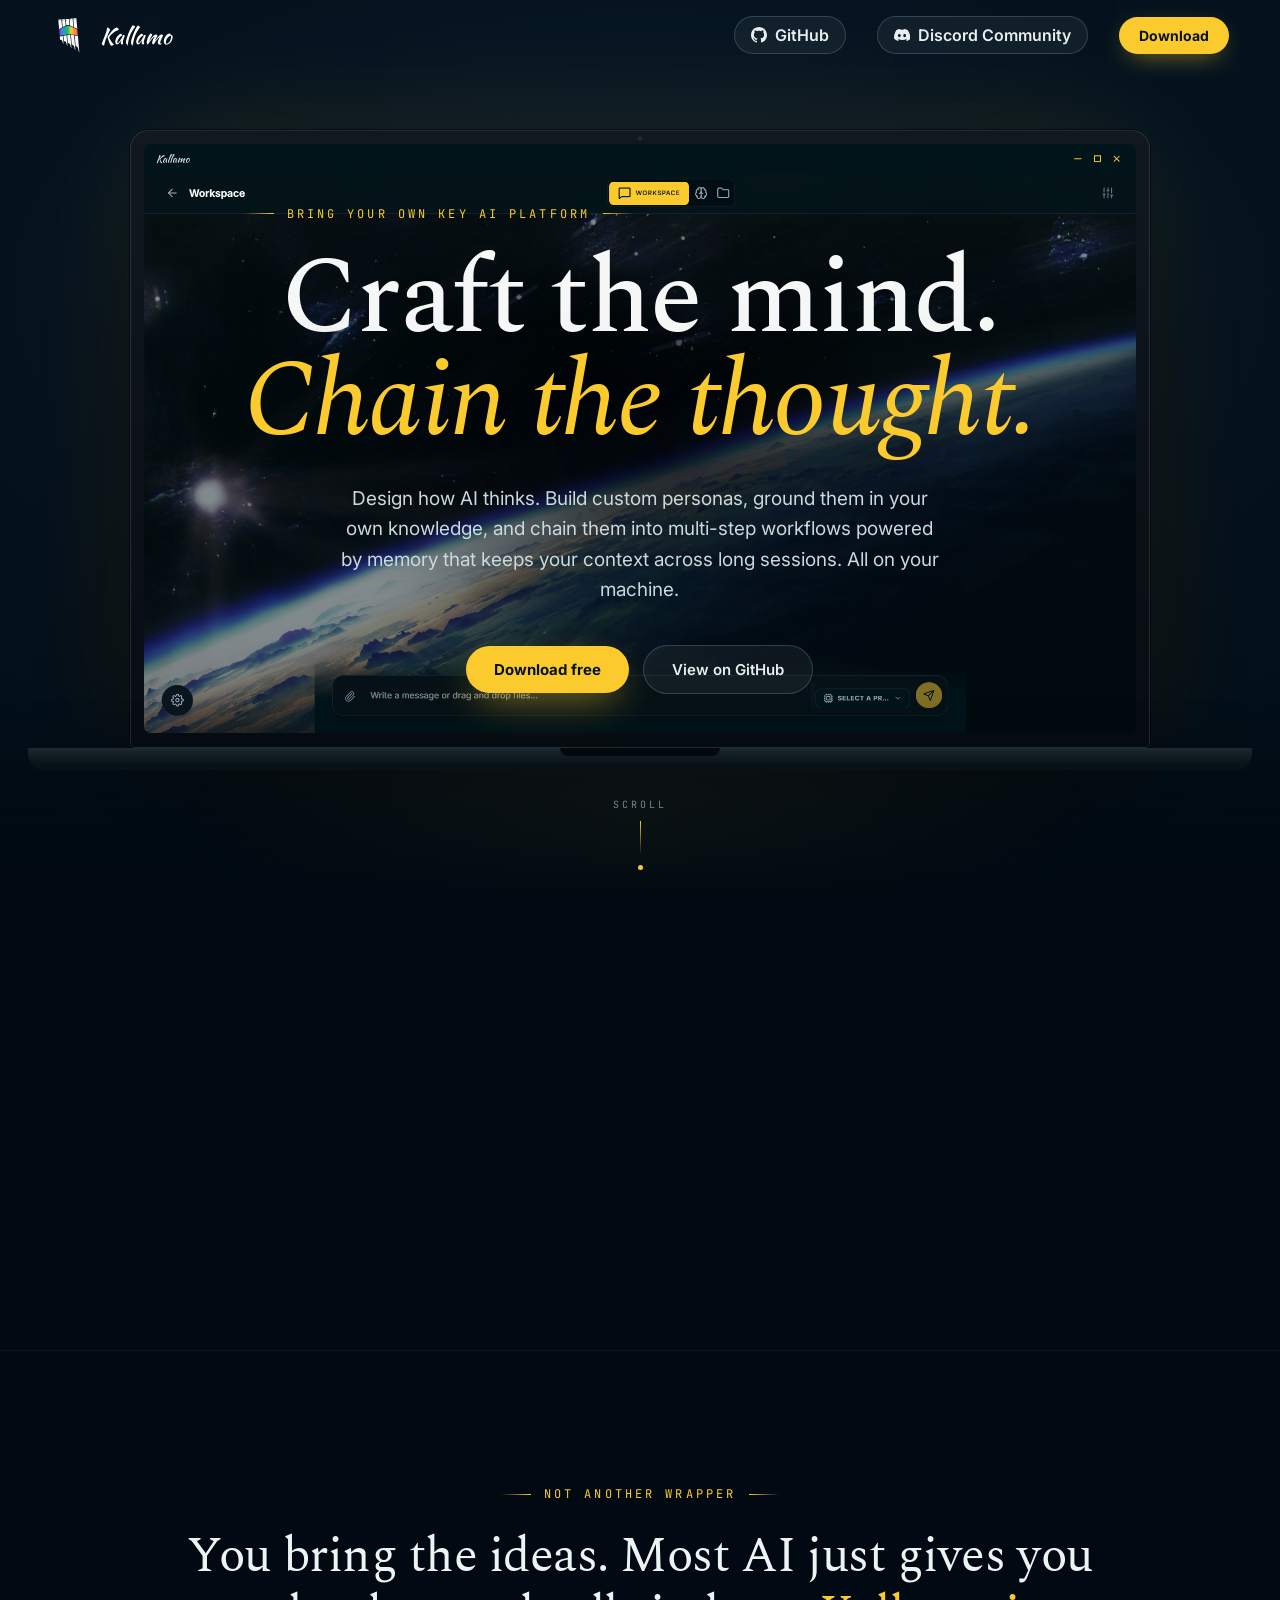
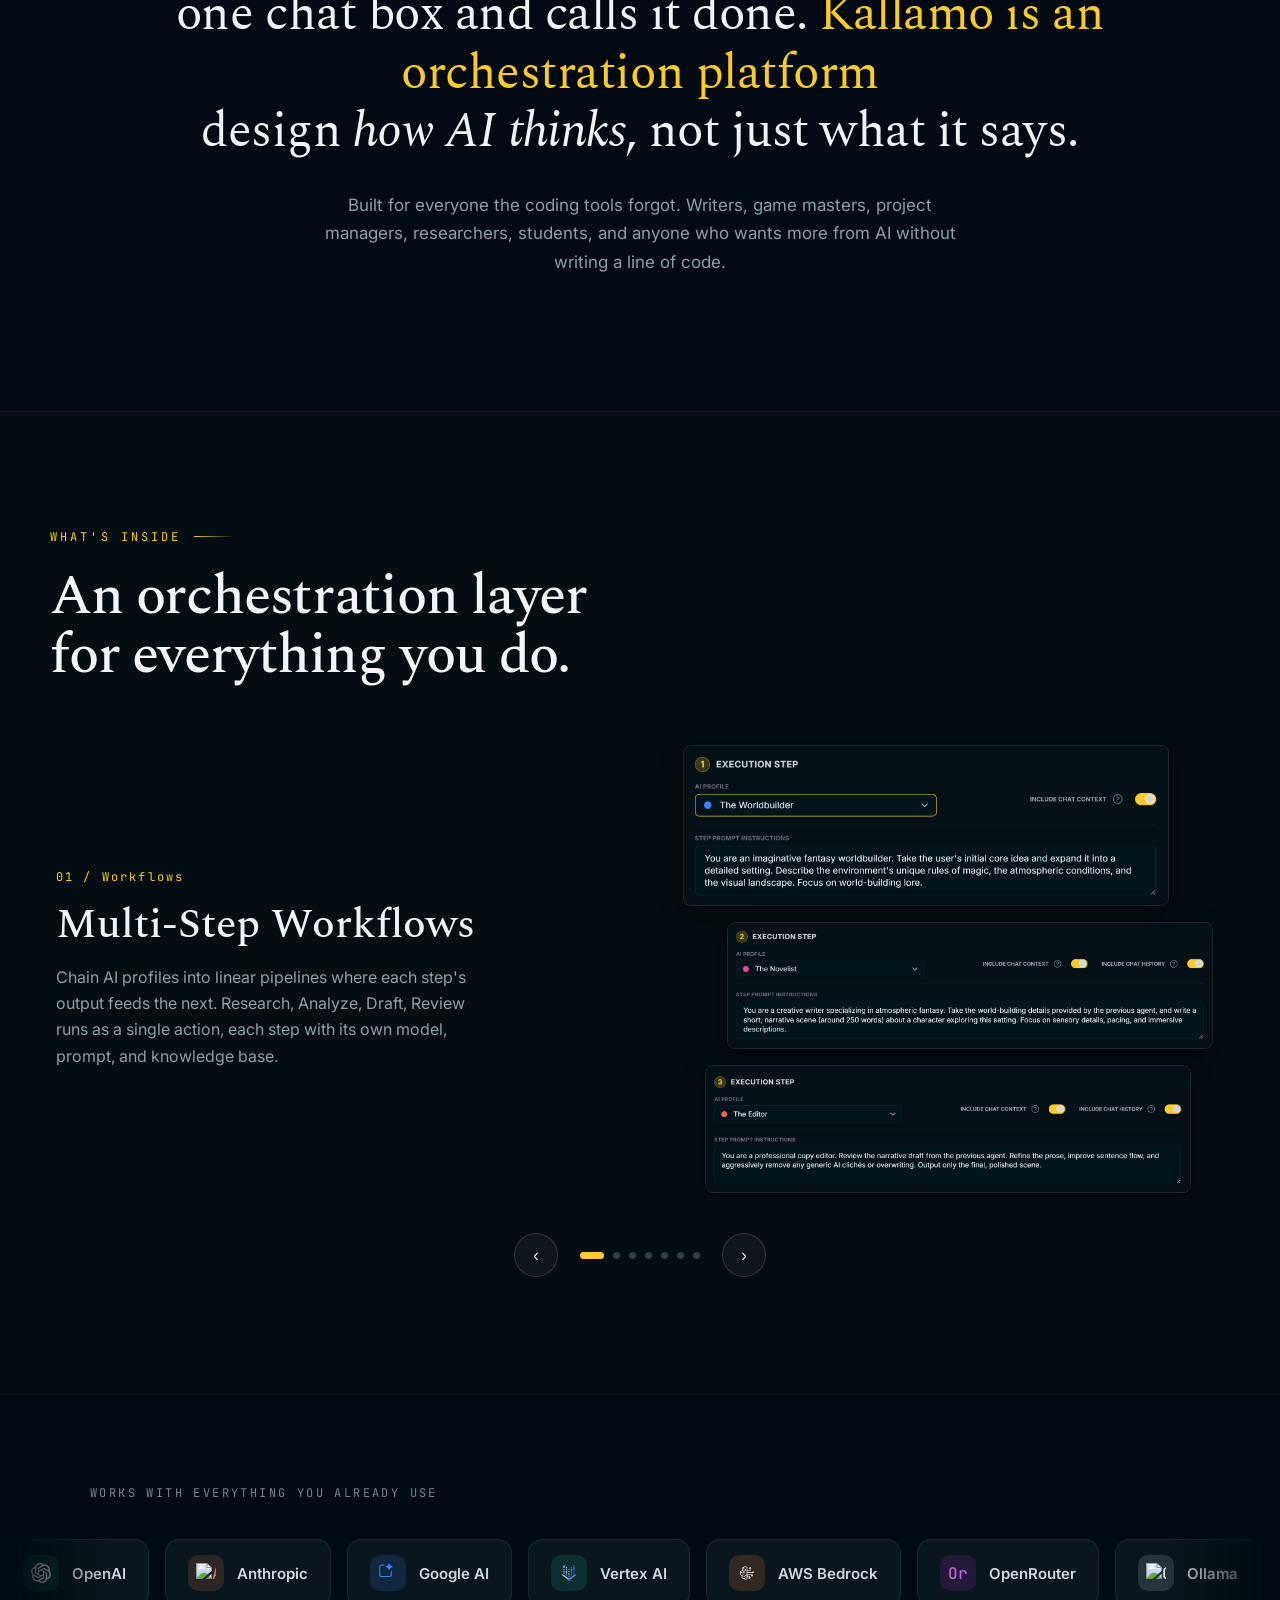
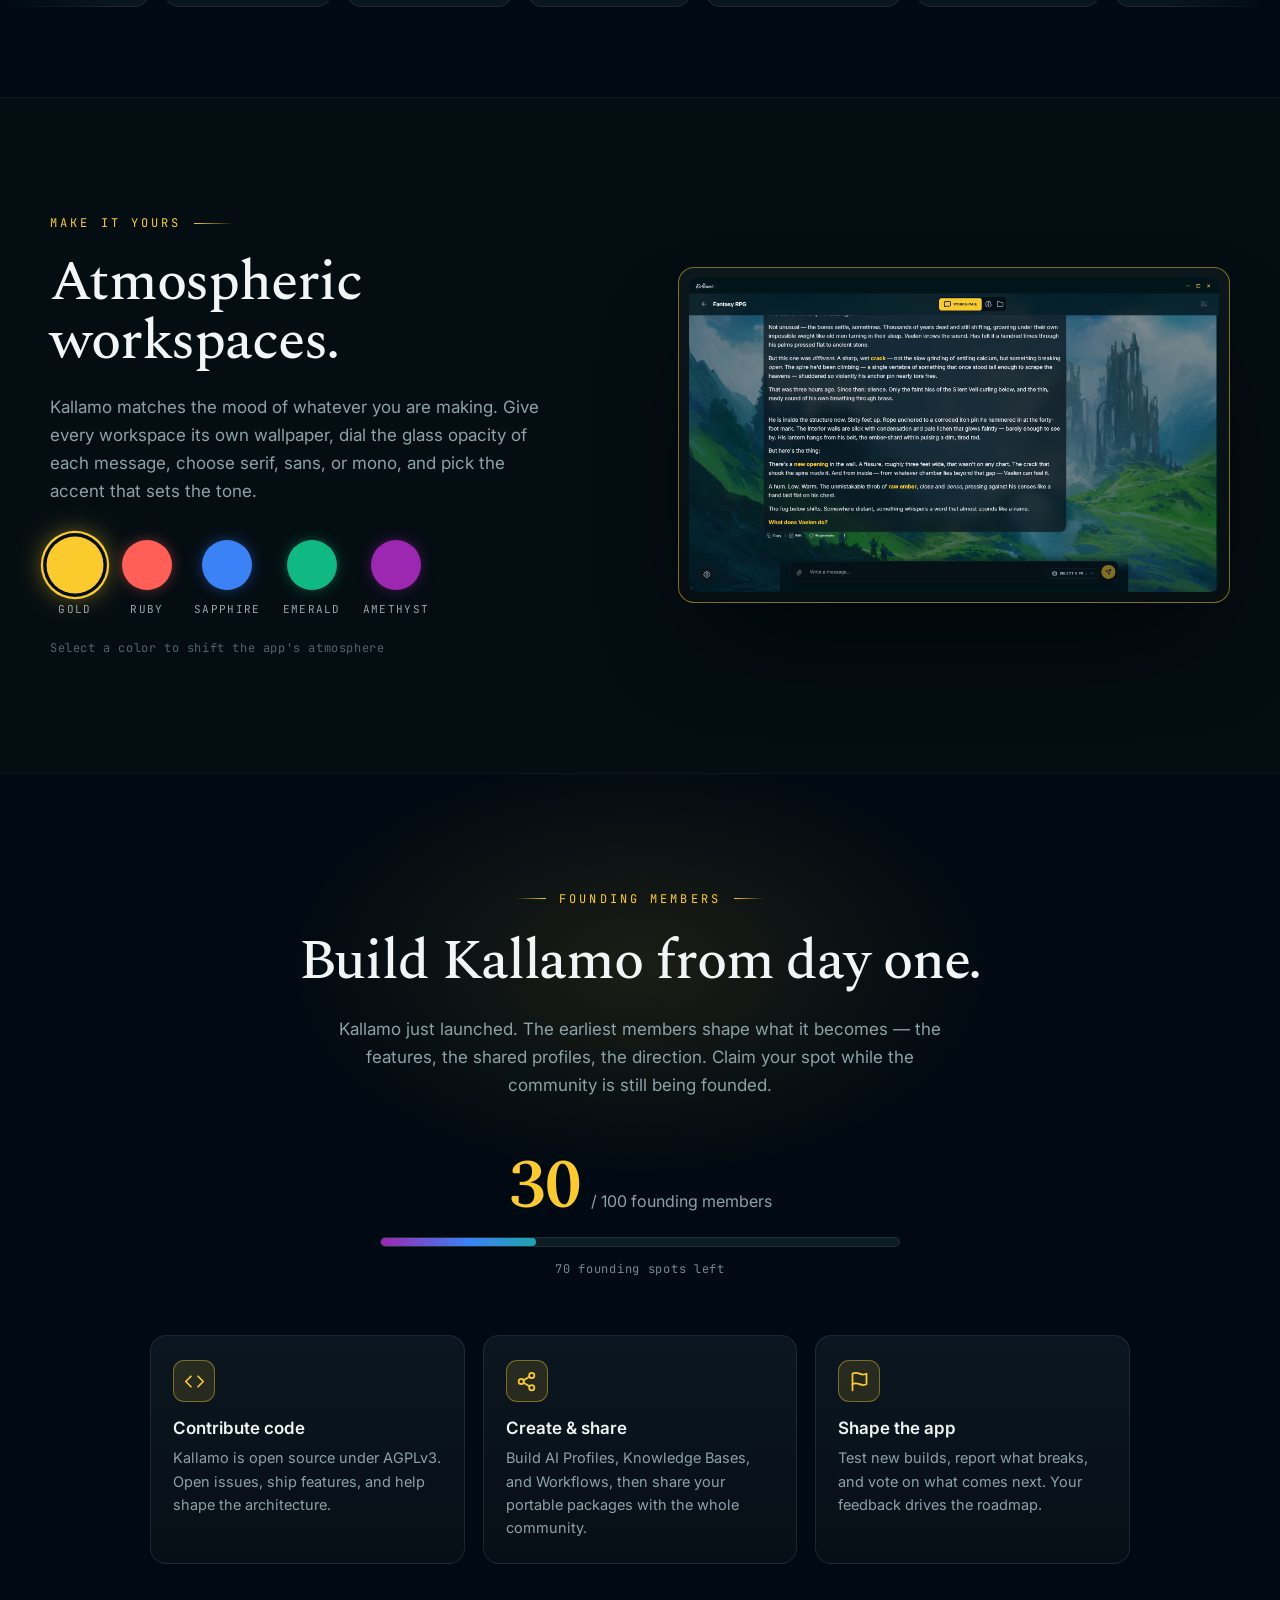
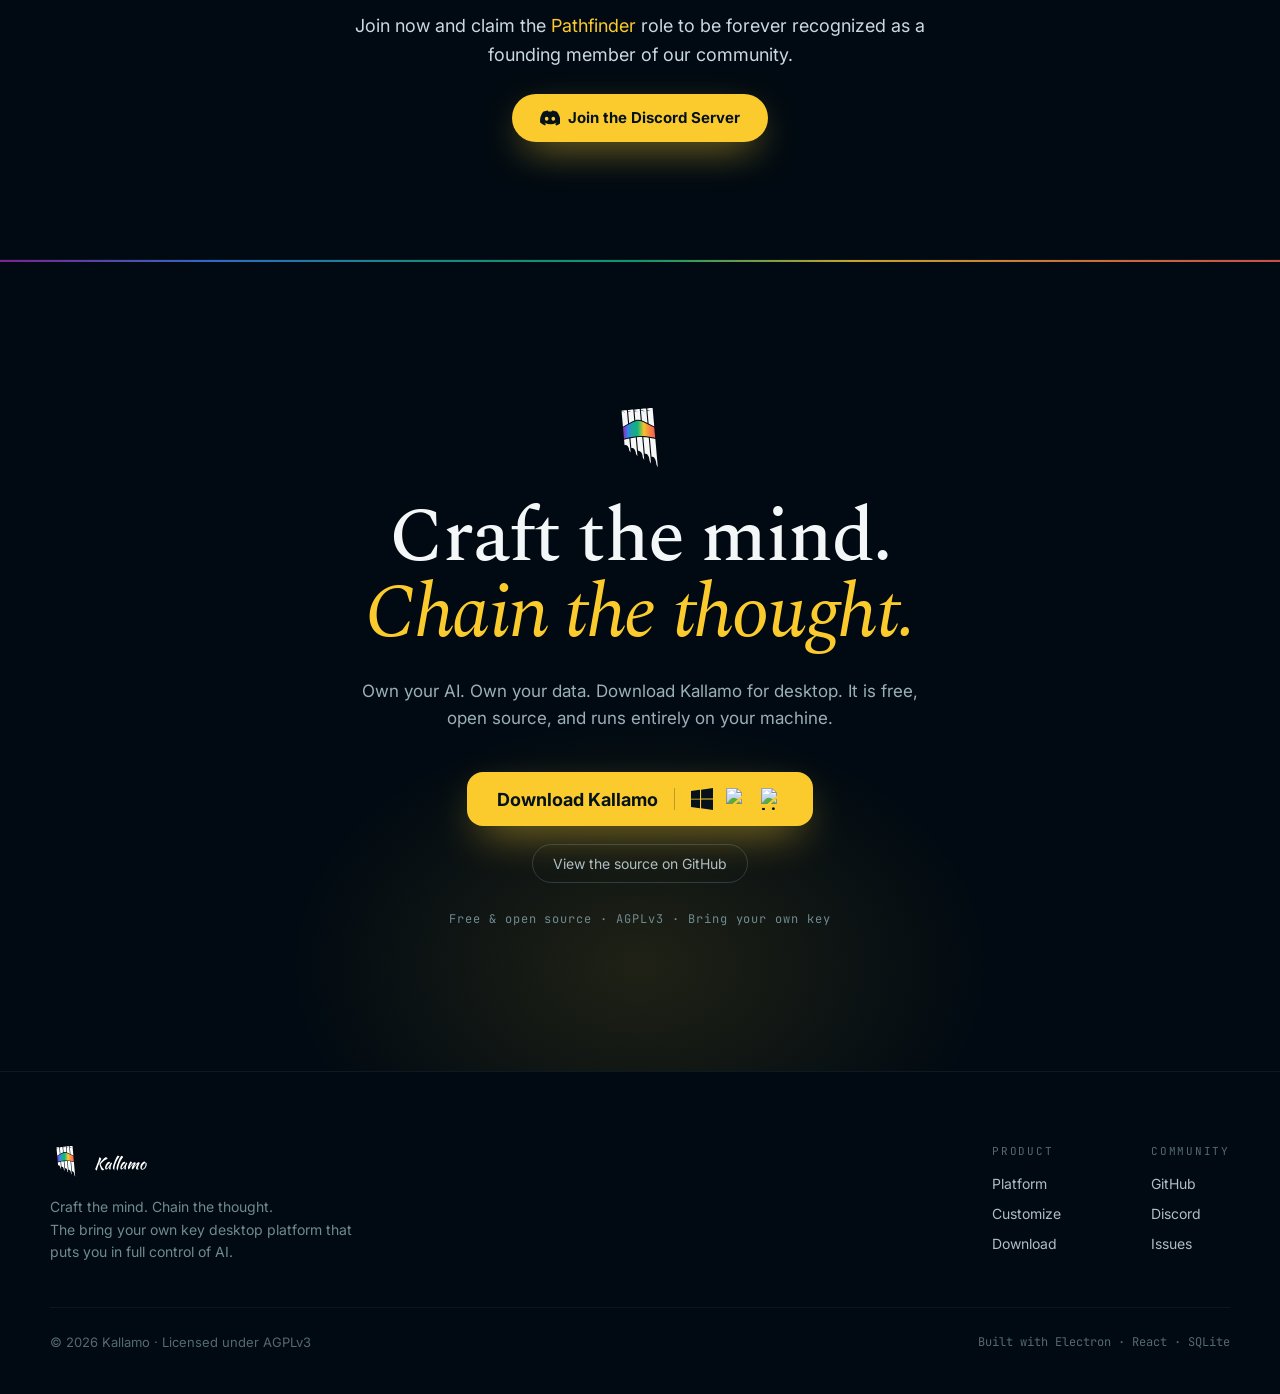
==== index.html @ 747aa19b "Initial commit of Kallamo landing page" ====
<!DOCTYPE html>
<html lang="en">

<head>
  <meta charset="utf-8">
  <meta name="viewport" content="width=device-width, initial-scale=1">
  <title>Kallamo — Orchestrate AI, don't just chat with it</title>
  <meta name="description"
    content="Kallamo is a bring-your-own-key desktop platform for orchestrating AI. Build custom personas, ground them in your own knowledge, and chain them into multi-step workflows that remember everything. Free, open source, runs on your machine.">
  <meta name="theme-color" content="#010a12">
  <link rel="icon" href="assets/logo.svg" type="image/svg+xml">

  <meta property="og:type" content="website">
  <meta property="og:url" content="https://kallamo.github.io/">
  <meta property="og:title" content="Kallamo — Orchestrate AI, don't just chat with it">
  <meta property="og:description"
    content="Build custom AI personas, feed them your own documents, chain them into multi-step workflows, and let them remember across sessions. Bring your own key — your data stays on your machine.">
  <meta property="og:image" content="https://kallamo.github.io/assets/kallamo-preview.png">

  <meta name="twitter:card" content="summary_large_image">
  <meta name="twitter:title" content="Kallamo — Orchestrate AI, don't just chat with it">
  <meta name="twitter:description"
    content="A bring-your-own-key desktop platform for orchestrating AI: personas, knowledge, and chained workflows that remember everything.">
  <meta name="twitter:image" content="https://kallamo.github.io/assets/kallamo-preview.png">

  <link rel="preconnect" href="https://fonts.googleapis.com">
  <link rel="preconnect" href="https://fonts.gstatic.com" crossorigin>
  <link
    href="https://fonts.googleapis.com/css2?family=Inter:wght@400;500;600;700&family=JetBrains+Mono:wght@400;500&family=Spectral:ital,wght@0,300;0,400;0,500;0,600;1,400;1,500&display=swap"
    rel="stylesheet">
  <link rel="stylesheet" href="style.css">
</head>

<body>

  <header class="site-header">
    <div class="site-header__bg" id="kl-headerbg" aria-hidden="true"></div>
    <a class="brand" href="#top">
      <img class="brand__mark" src="assets/logo.svg" alt="Kallamo logo">
      <img class="brand__type" src="assets/logotype.svg" alt="Kallamo">
    </a>
    <nav class="site-nav">
      <a class="btn-pill btn-pill--ghost" href="https://github.com/Kallamo/Kallamo" target="_blank" rel="noopener">
        <svg xmlns="http://www.w3.org/2000/svg" viewBox="0 0 24 24" width="16" height="16" fill="currentColor">
          <path
            d="M12 0c-6.626 0-12 5.373-12 12 0 5.302 3.438 9.8 8.207 11.387.599.111.793-.261.793-.577v-2.234c-3.338.726-4.033-1.416-4.033-1.416-.546-1.387-1.333-1.756-1.333-1.756-1.089-.745.083-.729.083-.729 1.205.084 1.839 1.237 1.839 1.237 1.07 1.834 2.807 1.304 3.492.997.107-.775.418-1.305.762-1.604-2.665-.305-5.467-1.334-5.467-5.931 0-1.311.469-2.381 1.236-3.221-.124-.303-.535-1.524.117-3.176 0 0 1.008-.322 3.301 1.23.957-.266 1.983-.399 3.003-.404 1.02.005 2.047.138 3.006.404 2.291-1.552 3.297-1.23 3.297-1.23.653 1.653.242 2.874.118 3.176.77.84 1.235 1.911 1.235 3.221 0 4.609-2.807 5.624-5.479 5.921.43.372.823 1.102.823 2.222v3.293c0 .319.192.694.801.576 4.765-1.589 8.199-6.086 8.199-11.386 0-6.627-5.373-12-12-12z" />
        </svg>
        GitHub
      </a>
      <a class="btn-pill btn-pill--ghost" href="https://discord.com/invite/CE4C9JRS9H" target="_blank" rel="noopener">
        <svg xmlns="http://www.w3.org/2000/svg" viewBox="0 0 127.14 96.36" width="16" height="16" fill="currentColor">
          <path
            d="M107.7,8.07A105.15,105.15,0,0,0,77.26,0a77.19,77.19,0,0,0-3.3,6.83A96.67,96.67,0,0,0,53.22,6.83,77.19,77.19,0,0,0,49.88,0,105.15,105.15,0,0,0,19.44,8.07C3.66,31.58-1.86,54.65,1,77.53A105.73,105.73,0,0,0,32,96.36a77.7,77.7,0,0,0,6.63-10.85,68.43,68.43,0,0,1-10.5-5c1.1-.8,2.17-1.64,3.2-2.5a75.6,75.6,0,0,0,71.7,0c1,1,2.1,1.7,3.2,2.5a68.43,68.43,0,0,1-10.5,5,77.7,77.7,0,0,0,6.63,10.85,105.73,105.73,0,0,0,31-18.83C129.07,50.12,122.9,27.28,107.7,8.07ZM42.45,65.69C36.18,65.69,31,60,31,53S36.18,40.36,42.45,40.36,53.83,46,53.83,53,48.72,65.69,42.45,65.69Zm42.24,0C78.41,65.69,73.24,60,73.24,53S78.41,40.36,84.69,40.36,96.07,46,96.07,53,91,65.69,84.69,65.69Z" />
        </svg>
        Discord Community
      </a>
      <a class="btn-pill btn-pill--gold" href="download.html">Download</a>
    </nav>
  </header>

  <section class="hero" id="top" data-screen-label="Hero">
    <div class="hero__stage">
      <div class="hero__glow" id="kl-glow" aria-hidden="true"></div>
      <span class="hero__twinkle hero__twinkle--a" aria-hidden="true"></span>
      <span class="hero__twinkle hero__twinkle--b" aria-hidden="true"></span>
      <span class="hero__twinkle hero__twinkle--c" aria-hidden="true"></span>

      <div class="hero__mockwrap">
        <div class="hero__mock" id="kl-mock">
          <div class="device">
            <div class="device__screen">
              <span class="device__cam"></span>
              <img src="assets/ws-space.png" alt="Kallamo workspace">
            </div>
            <div class="device__base"><span class="device__notch"></span></div>
          </div>
        </div>
      </div>

      <div class="hero__text" id="kl-text">
        <div class="hero__textinner">
          <div class="hero__veil" aria-hidden="true"></div>
          <div class="hero__content">
            <div class="eyebrow">
              <span class="eyebrow__line eyebrow__line--l"></span>
              <span class="eyebrow__label">Bring your own key AI platform</span>
              <span class="eyebrow__line eyebrow__line--r"></span>
            </div>
            <h1 class="hero__title">Craft the mind.<br><span class="accent-italic">Chain the thought.</span></h1>
            <p class="hero__lede">Design how AI thinks. Build custom personas, ground them in your own knowledge, and
              chain them into multi-step workflows powered by memory that keeps your context across long sessions. All
              on your machine.</p>
            <div class="hero__actions">
              <a class="btn-pill btn-pill--gold btn-pill--lg" href="https://github.com/Kallamo/Kallamo/releases/latest"
                target="_blank" rel="noopener">Download free</a>
              <a class="btn-pill btn-pill--ghost btn-pill--lg" href="https://github.com/Kallamo/Kallamo" target="_blank"
                rel="noopener">View on GitHub</a>
            </div>
          </div>
        </div>
      </div>

      <div class="hero__fade" aria-hidden="true"></div>
      <div class="hero__cue" id="kl-cue">
        <span class="hero__cue-label">Scroll</span>
        <span class="hero__cue-line"></span>
        <span class="hero__cue-dot"></span>
      </div>
    </div>
  </section>

  <section class="statement">
    <div class="statement__inner" data-reveal>
      <div class="eyebrow eyebrow--center">
        <span class="eyebrow__line eyebrow__line--l"></span>
        <span class="eyebrow__label">Not another wrapper</span>
        <span class="eyebrow__line eyebrow__line--r"></span>
      </div>
      <h2 class="statement__head">You bring the ideas. Most AI just gives you one chat box and calls it done. <span
          class="accent">Kallamo is an orchestration platform</span> <br> design <em>how AI thinks</em>, not just what
        it
        says.</h2>
      <p class="statement__sub">Built for everyone the coding tools forgot. Writers, game masters, project managers,
        researchers, students, and anyone who wants more from AI without writing a line of code.</p>
    </div>
  </section>

  <section class="features" id="features" data-screen-label="Platform">
    <div class="features__inner">
      <div class="features__head" data-reveal>
        <div class="kicker">
          <span class="kicker__label">What's inside</span>
          <span class="kicker__line"></span>
        </div>
        <h2 class="section-title">An orchestration layer<br>for everything you do.</h2>
      </div>

      <div class="carousel" id="cs-root" data-reveal>
        <div class="carousel__viewport" id="cs-viewport">
          <div class="carousel__track" id="cs-track">

            <div class="slide">
              <div class="slide__copy">
                <div class="slide__index">01 / Workflows</div>
                <h3 class="slide__title">Multi-Step Workflows</h3>
                <p class="slide__text">Chain AI profiles into linear pipelines where each step's output feeds the next.
                  Research, Analyze, Draft, Review runs as a single action, each step with its own model, prompt, and
                  knowledge base.</p>
              </div>
              <div class="panel panel--workflow-steps">
                <img class="wf-step wf-step--1" src="assets/WorkflowStep1.png" alt="Workflow Step 1">
                <img class="wf-step wf-step--2" src="assets/WorkflowStep2.png" alt="Workflow Step 2">
                <img class="wf-step wf-step--3" src="assets/WorkflowStep3.png" alt="Workflow Step 3">
              </div>
            </div>

            <div class="slide">
              <div class="slide__copy">
                <div class="slide__index">02 / Retrieval</div>
                <h3 class="slide__title">Hybrid RAG Engine</h3>
                <p class="slide__text">Ground every answer in your own documents. Dense vector search fused with keyword
                  BM25 through Reciprocal Rank Fusion, all stored locally in SQLite.</p>
              </div>
              <div class="panel panel--rag">
                <div class="rag__rows">
                  <div class="rag__row rag__row--blue"><span class="rag__name">Vector search</span><span
                      class="rag__tag">cosine</span></div>
                  <div class="rag__row rag__row--teal"><span class="rag__name">Keyword BM25</span><span
                      class="rag__tag">FTS5</span></div>
                </div>
                <div class="rag__fuse"><span class="rag__rule"></span>Reciprocal Rank Fusion<span
                    class="rag__rule"></span></div>
                <div class="rag__out"><span class="rag__chip">Ranked context &#8594; answer</span></div>
              </div>
            </div>

            <div class="slide">
              <div class="slide__copy">
                <div class="slide__index">03 / Agent</div>
                <h3 class="slide__title">Agentic RAG Mode</h3>
                <p class="slide__text">For deeper research, an autonomous Thought to Action loop decides which knowledge
                  bases to search and which files to read in full, then writes a research brief before answering.</p>
              </div>
              <div class="panel panel--agent">
                <div class="agent__line"><span class="agent__kind agent__kind--gold">THOUGHT</span><span
                    class="agent__say">Which sources answer this?</span></div>
                <div class="agent__tools">
                  <span class="agent__tool">Search KB</span>
                  <span class="agent__tool">Read file</span>
                  <span class="agent__tool">Recall memory</span>
                </div>
                <div class="agent__line"><span class="agent__kind agent__kind--teal">ACTION</span><span
                    class="agent__say">Synthesize research brief</span></div>
                <div class="agent__loop">&#8635; loops up to 2 turns, then answers</div>
              </div>
            </div>

            <div class="slide">
              <div class="slide__copy">
                <div class="slide__index">04 / Memory</div>
                <h3 class="slide__title">Smart Chat Memory</h3>
                <p class="slide__text">When a conversation grows past your token threshold, older messages auto archive
                  into vectorized memory blocks that stay searchable forever. Recall details from thousands of messages
                  ago.</p>
              </div>
              <div class="panel panel--memory-screenshot">
                <img class="memory-screenshot" src="assets/Summarization.png"
                  alt="Smart Chat Memory summarization screenshot">
              </div>
            </div>

            <div class="slide">
              <div class="slide__copy">
                <div class="slide__index">05 / Knowledge</div>
                <h3 class="slide__title">Knowledge Base Manager</h3>
                <p class="slide__text">Build and organize knowledge bases visually. Drop in PDFs, DOCX, and text, watch
                  them chunk and vectorize, then attach any base to any profile in a click.</p>
              </div>
              <div class="panel panel--kb-manager">
                <img class="kb-manager-screenshot" src="assets/KBManager.png" alt="Knowledge Base Manager screenshot">
              </div>
            </div>

            <div class="slide">
              <div class="slide__copy">
                <div class="slide__index">06 / Portability</div>
                <h3 class="slide__title">Portable Profiles</h3>
                <p class="slide__text">Export any persona, workflow, or knowledge base as a shareable package. Hand your
                  RPG narrator or project planner to anyone, complete with prompts, files, and config.</p>
              </div>
              <div class="panel--portable">
                <img class="portable-screenshot" src="assets/ExportProfile.png"
                  alt="Portable profiles export screenshot">
                <div class="portable-tags-box">
                  <div class="pkg__exts">
                    <span class="pkg__ext">.klp for profiles</span>
                    <span class="pkg__ext">.klw for workflows</span>
                    <span class="pkg__ext">.klkb for knowledge bases</span>
                  </div>
                </div>
              </div>
            </div>

            <div class="slide">
              <div class="slide__copy">
                <div class="slide__index">07 / Providers</div>
                <h3 class="slide__title">Bring Your Own Key</h3>
                <p class="slide__text">Connect OpenAI, Anthropic, Google, Bedrock, OpenRouter, or any local model. Keys
                  are encrypted at rest. Use the cheapest model to brainstorm and the strongest for final output, all in
                  one workflow.</p>
              </div>
              <div class="panel panel--keys">
                <div class="key__row"><span class="key__name">OpenAI</span><span
                    class="key__val">sk-&bull;&bull;&bull;&bull;&bull;&bull;2f</span><span class="key__dot"></span>
                </div>
                <div class="key__row"><span class="key__name">Anthropic</span><span
                    class="key__val">sk-ant-&bull;&bull;&bull;&bull;9c</span><span class="key__dot"></span></div>
                <div class="key__row"><span class="key__name">Local · Ollama</span><span
                    class="key__val">localhost:11434</span><span class="key__dot"></span></div>
                <div class="key__note">encrypted at rest · safeStorage</div>
              </div>
            </div>

          </div>
        </div>

        <div class="carousel__controls">
          <button class="carousel__arrow" id="cs-prev" aria-label="Previous">&#8249;</button>
          <div class="carousel__dots">
            <button class="carousel__dot is-active" id="cs-dot-0" data-idx="0" aria-label="Slide 1"></button>
            <button class="carousel__dot" id="cs-dot-1" data-idx="1" aria-label="Slide 2"></button>
            <button class="carousel__dot" id="cs-dot-2" data-idx="2" aria-label="Slide 3"></button>
            <button class="carousel__dot" id="cs-dot-3" data-idx="3" aria-label="Slide 4"></button>
            <button class="carousel__dot" id="cs-dot-4" data-idx="4" aria-label="Slide 5"></button>
            <button class="carousel__dot" id="cs-dot-5" data-idx="5" aria-label="Slide 6"></button>
            <button class="carousel__dot" id="cs-dot-6" data-idx="6" aria-label="Slide 7"></button>
          </div>
          <button class="carousel__arrow" id="cs-next" aria-label="Next">&#8250;</button>
        </div>
      </div>
    </div>
  </section>

  <section class="marquee-section">
    <div class="marquee-section__head" data-reveal>
      <p class="marquee-section__label">Works with everything you already use</p>
    </div>
    <div class="marquee">
      <div class="marquee__row" id="kl-marquee-row">
        <div class="prov"><span class="prov__logo prov__logo--oa"><svg xmlns="http://www.w3.org/2000/svg" width="256"
              height="260" preserveAspectRatio="xMidYMid" viewBox="0 0 256 260">
              <path fill="#ffffff"
                d="M239.184 106.203a64.716 64.716 0 0 0-5.576-53.103C219.452 28.459 191 15.784 163.213 21.74A65.586 65.586 0 0 0 52.096 45.22a64.716 64.716 0 0 0-43.23 31.36c-14.31 24.602-11.061 55.634 8.033 76.74a64.665 64.665 0 0 0 5.525 53.102c14.174 24.65 42.644 37.324 70.446 31.36a64.72 64.72 0 0 0 48.754 21.744c28.481.025 53.714-18.361 62.414-45.481a64.767 64.767 0 0 0 43.229-31.36c14.137-24.558 10.875-55.423-8.083-76.483Zm-97.56 136.338a48.397 48.397 0 0 1-31.105-11.255l1.535-.87 51.67-29.825a8.595 8.595 0 0 0 4.247-7.367v-72.85l21.845 12.636c.218.111.37.32.409.563v60.367c-.056 26.818-21.783 48.545-48.601 48.601Zm-104.466-44.61a48.345 48.345 0 0 1-5.781-32.589l1.534.921 51.722 29.826a8.339 8.339 0 0 0 8.441 0l63.181-36.425v25.221a.87.87 0 0 1-.358.665l-52.335 30.184c-23.257 13.398-52.97 5.431-66.404-17.803ZM23.549 85.38a48.499 48.499 0 0 1 25.58-21.333v61.39a8.288 8.288 0 0 0 4.195 7.316l62.874 36.272-21.845 12.636a.819.819 0 0 1-.767 0L41.353 151.53c-23.211-13.454-31.171-43.144-17.804-66.405v.256Zm179.466 41.695-63.08-36.63L161.73 77.86a.819.819 0 0 1 .768 0l52.233 30.184a48.6 48.6 0 0 1-7.316 87.635v-61.391a8.544 8.544 0 0 0-4.4-7.213Zm21.742-32.69-1.535-.922-51.619-30.081a8.39 8.39 0 0 0-8.492 0L99.98 99.808V74.587a.716.716 0 0 1 .307-.665l52.233-30.133a48.652 48.652 0 0 1 72.236 50.391v.205ZM88.061 139.097l-21.845-12.585a.87.87 0 0 1-.41-.614V65.685a48.652 48.652 0 0 1 79.757-37.346l-1.535.87-51.67 29.825a8.595 8.595 0 0 0-4.246 7.367l-.051 72.697Zm11.868-25.58 28.138-16.217 28.188 16.218v32.434l-28.086 16.218-28.188-16.218-.052-32.434Z" />
            </svg></span><span class="prov__name">OpenAI</span>
        </div>
        <div class="prov"><span class="prov__logo prov__logo--an"><img class="prov__ico"
              src="https://cdn.simpleicons.org/anthropic/d97757" alt="An"></span><span
            class="prov__name">Anthropic</span></div>
        <div class="prov"><span class="prov__logo prov__logo--go"><svg xmlns="http://www.w3.org/2000/svg"
              viewBox="0 0 32 32" fill="currentColor" fill-rule="evenodd">
              <title>AI Studio (Google)</title>
              <path
                d="M9.921 4.196H6.328A2.705 2.705 0 003.623 6.9v11.362a2.705 2.705 0 002.705 2.705h11.363a2.705 2.705 0 002.705-2.705v-4.756l1.623-1.113v5.87a4.329 4.329 0 01-4.328 4.328H6.328A4.329 4.329 0 012 18.263V6.901a4.328 4.328 0 014.328-4.329h4.545l-.952 1.624z" />
              <path
                d="M17.82 0c.145 0 .268.104.299.246a7 7 0 001.9 3.484 7 7 0 003.485 1.901c.142.031.246.154.246.3a.308.308 0 01-.246.298A7 7 0 0020.02 8.13a7 7 0 00-1.912 3.535.297.297 0 01-.288.238.297.297 0 01-.288-.238A7 7 0 0015.62 8.13a7 7 0 00-3.535-1.912.297.297 0 01-.238-.288c0-.14.1-.26.238-.288A7 7 0 0015.62 3.73 7.001 7.001 0 0017.521.246.308.308 0 0117.82 0z" />
            </svg></span><span class="prov__name">Google
            AI</span></div>
        <div class="prov"><span class="prov__logo prov__logo--vx"><svg xmlns="http://www.w3.org/2000/svg"
              viewBox="0 0 24 24">
              <path
                d="M20 13.89a.77.77 0 0 0-1-.16l-7 5.14v.22a.72.72 0 1 1 0 1.43.74.74 0 0 0 .45-.15l7.41-5.47a.76.76 0 0 0 .14-1.01Z"
                style="fill:#669df6" />
              <path
                d="M12 20.52a.72.72 0 0 1 0-1.43v-.22l-7-5.14a.76.76 0 0 0-1 .16.74.74 0 0 0 .16 1l7.41 5.47a.73.73 0 0 0 .44.15Z"
                style="fill:#aecbfa" />
              <path
                d="M12 18.34a1.47 1.47 0 1 0 1.47 1.47A1.47 1.47 0 0 0 12 18.34Zm0 2.18a.72.72 0 1 1 .72-.71.71.71 0 0 1-.72.71Z"
                style="fill:#4285f4" />
              <path d="M6 6.11a.76.76 0 0 1-.75-.75V3.48a.76.76 0 1 1 1.51 0v1.88a.76.76 0 0 1-.76.75Z"
                style="fill:#aecbfa" />
              <circle cx="5.98" cy="12" r=".76" style="fill:#aecbfa" />
              <circle cx="5.98" cy="9.79" r=".76" style="fill:#aecbfa" />
              <circle cx="5.98" cy="7.57" r=".76" style="fill:#aecbfa" />
              <path d="M18 8.31a.76.76 0 0 1-.75-.76V5.67a.75.75 0 1 1 1.5 0v1.88a.75.75 0 0 1-.75.76Z"
                style="fill:#4285f4" />
              <circle cx="18.02" cy="12.01" r=".76" style="fill:#4285f4" />
              <circle cx="18.02" cy="9.76" r=".76" style="fill:#4285f4" />
              <circle cx="18.02" cy="3.48" r=".76" style="fill:#4285f4" />
              <path d="M12 15a.76.76 0 0 1-.75-.75v-1.91a.76.76 0 0 1 1.51 0v1.89A.76.76 0 0 1 12 15Z"
                style="fill:#669df6" />
              <circle cx="12" cy="16.45" r=".76" style="fill:#669df6" />
              <circle cx="12" cy="10.14" r=".76" style="fill:#669df6" />
              <circle cx="12" cy="7.92" r=".76" style="fill:#669df6" />
              <path d="M15 10.54a.76.76 0 0 1-.75-.75V7.91a.76.76 0 1 1 1.51 0v1.88a.76.76 0 0 1-.76.75Z"
                style="fill:#4285f4" />
              <circle cx="15.01" cy="5.69" r=".76" style="fill:#4285f4" />
              <circle cx="15.01" cy="14.19" r=".76" style="fill:#4285f4" />
              <circle cx="15.01" cy="11.97" r=".76" style="fill:#4285f4" />
              <circle cx="8.99" cy="14.19" r=".76" style="fill:#aecbfa" />
              <circle cx="8.99" cy="7.92" r=".76" style="fill:#aecbfa" />
              <circle cx="8.99" cy="5.69" r=".76" style="fill:#aecbfa" />
              <path d="M9 12.73a.76.76 0 0 1-.76-.73v-1.9a.75.75 0 1 1 1.5 0V12a.75.75 0 0 1-.74.73Z"
                style="fill:#aecbfa" />
            </svg></span><span class="prov__name">Vertex
            AI</span></div>
        <div class="prov"><span class="prov__logo prov__logo--br">
            <svg viewBox="0 0 64 64" xmlns="http://www.w3.org/2000/svg" xmlns:xlink="http://www.w3.org/1999/xlink">
              <title>Icon-Architecture/48/Arch_Amazon-Bedrock_48</title>
              <g id="Icon-Architecture/48/Arch_Amazon-Bedrock_48" stroke="none" stroke-width="1" fill="none"
                fill-rule="evenodd">
                <g id="Icon-Service/48/Amazon-Bedrock_48" transform="translate(10.000000, 10.000000)" fill="#FFFFFF">
                  <path
                    d="M41,20.9998818 C40.448,20.9998818 40,20.5508818 40,19.9998818 C40,19.4488818 40.448,18.9998818 41,18.9998818 C41.552,18.9998818 42,19.4488818 42,19.9998818 C42,20.5508818 41.552,20.9998818 41,20.9998818 L41,20.9998818 Z M16.977,41.8478818 L13.774,40.1018818 L17.515,37.8568818 L16.485,36.1428818 L11.738,38.9908818 L7,36.4058818 L7,30.5658818 L11.515,27.8568818 L10.485,26.1428818 L6,28.8338818 L2,26.4338818 L2,22.6178818 L7.447,19.8948818 L6.553,18.1048818 L2,20.3818818 L2,17.6178818 L6.956,15.1398818 L11,17.5658818 L11,20.3818818 L7.553,22.1048818 L8.447,23.8948818 L12.003,22.1168818 L15.557,23.8768818 L16.443,22.0848818 L13,20.3798818 L13,17.5658818 L17.515,14.8568818 C17.815,14.6768818 18,14.3508818 18,13.9998818 L18,8.99988178 L16,8.99988178 L16,13.4338818 L12,15.8338818 L8,13.4338818 L8,6.58788178 L11,4.92188178 L11,10.9998818 L13,10.9998818 L13,3.81088178 L16.024,2.12988178 L21.002,4.61588178 L21.001,26.4498818 L10.463,33.1558818 L11.537,34.8438818 L21.001,28.8218818 L21,39.4338818 L16.977,41.8478818 Z M38,28.9998818 C38.552,28.9998818 39,29.4488818 39,29.9998818 C39,30.5508818 38.552,30.9998818 38,30.9998818 C37.448,30.9998818 37,30.5508818 37,29.9998818 C37,29.4488818 37.448,28.9998818 38,28.9998818 L38,28.9998818 Z M30,38.9998818 C29.448,38.9998818 29,38.5508818 29,37.9998818 C29,37.4488818 29.448,36.9998818 30,36.9998818 C30.552,36.9998818 31,37.4488818 31,37.9998818 C31,38.5508818 30.552,38.9998818 30,38.9998818 L30,38.9998818 Z M32,5.99988178 C32.552,5.99988178 33,6.44888178 33,6.99988178 C33,7.55088178 32.552,7.99988178 32,7.99988178 C31.448,7.99988178 31,7.55088178 31,6.99988178 C31,6.44888178 31.448,5.99988178 32,5.99988178 L32,5.99988178 Z M41,16.9998818 C39.698,16.9998818 38.598,17.8388818 38.184,18.9998818 L23.001,18.9998818 L23.001,14.9998818 L32,14.9998818 C32.553,14.9998818 33,14.5518818 33,13.9998818 L33,9.81588178 C34.161,9.40188178 35,8.30188178 35,6.99988178 C35,5.34588178 33.654,3.99988178 32,3.99988178 C30.346,3.99988178 29,5.34588178 29,6.99988178 C29,8.30188178 29.839,9.40188178 31,9.81588178 L31,12.9998818 L23.001,12.9998818 L23.002,3.99788178 C23.002,3.61888178 22.788,3.27288178 22.449,3.10388178 L16.447,0.104881781 C16.151,-0.0421182195 15.803,-0.0341182195 15.515,0.125881781 L6.515,5.12588178 C6.197,5.30188178 6,5.63688178 6,5.99988178 L6,13.3818818 L0.553,16.1048818 C0.214,16.2748818 0,16.6208818 0,16.9998818 L0,26.9998818 C0,27.3508818 0.185,27.6768818 0.485,27.8568818 L5,30.5658818 L5,36.9998818 C5,37.3658818 5.2,37.7028818 5.521,37.8778818 L16.521,43.8778818 C16.671,43.9588818 16.835,43.9998818 17,43.9998818 C17.179,43.9998818 17.356,43.9518818 17.515,43.8568818 L22.515,40.8568818 C22.815,40.6768818 23,40.3508818 23,39.9998818 L23,32.9998818 L29,32.9998818 L29,35.1838818 C27.839,35.5978818 27,36.6978818 27,37.9998818 C27,39.6538818 28.346,40.9998818 30,40.9998818 C31.654,40.9998818 33,39.6538818 33,37.9998818 C33,36.6978818 32.161,35.5978818 31,35.1838818 L31,31.9998818 C31,31.4478818 30.553,30.9998818 30,30.9998818 L23,30.9998818 L23.001,26.9998818 L33.586,26.9998818 L35.301,28.7148818 C35.113,29.1058818 35,29.5378818 35,29.9998818 C35,31.6538818 36.346,32.9998818 38,32.9998818 C39.654,32.9998818 41,31.6538818 41,29.9998818 C41,28.3458818 39.654,26.9998818 38,26.9998818 C37.538,26.9998818 37.106,27.1128818 36.715,27.3008818 L34.707,25.2928818 C34.52,25.1048818 34.266,24.9998818 34,24.9998818 L23.001,24.9998818 L23.001,20.9998818 L38.184,20.9998818 C38.598,22.1608818 39.698,22.9998818 41,22.9998818 C42.654,22.9998818 44,21.6538818 44,19.9998818 C44,18.3458818 42.654,16.9998818 41,16.9998818 L41,16.9998818 Z"
                    id="Fill-3"></path>
                </g>
              </g>
            </svg>
          </span><span class="prov__name">AWS
            Bedrock</span></div>
        <div class="prov"><span class="prov__logo prov__logo--or">Or</span><span class="prov__name">OpenRouter</span>
        </div>
        <div class="prov"><span class="prov__logo prov__logo--ol"><img class="prov__ico"
              src="https://cdn.simpleicons.org/ollama/cfe3ea" alt="Ol"></span><span class="prov__name">Ollama</span>
        </div>
        <div class="prov"><span class="prov__logo prov__logo--lm"><svg xmlns="http://www.w3.org/2000/svg"
              viewBox="0 0 24 24" fill="#ffffff" fill-rule="evenodd">
              <title>LM Studio</title>
              <path
                d="M2.84 2a1.273 1.273 0 100 2.547h14.107a1.273 1.273 0 100-2.547H2.84zM7.935 5.33a1.273 1.273 0 000 2.548H22.04a1.274 1.274 0 000-2.547H7.935zM3.624 9.935c0-.704.57-1.274 1.274-1.274h14.106a1.274 1.274 0 010 2.547H4.898c-.703 0-1.274-.57-1.274-1.273zM1.273 12.188a1.273 1.273 0 100 2.547H15.38a1.274 1.274 0 000-2.547H1.273zM3.624 16.792c0-.704.57-1.274 1.274-1.274h14.106a1.273 1.273 0 110 2.547H4.898c-.703 0-1.274-.57-1.274-1.273zM13.029 18.849a1.273 1.273 0 100 2.547h9.698a1.273 1.273 0 100-2.547h-9.698z"
                fill-opacity=".3" />
              <path
                d="M2.84 2a1.273 1.273 0 100 2.547h10.287a1.274 1.274 0 000-2.547H2.84zM7.935 5.33a1.273 1.273 0 000 2.548H18.22a1.274 1.274 0 000-2.547H7.935zM3.624 9.935c0-.704.57-1.274 1.274-1.274h10.286a1.273 1.273 0 010 2.547H4.898c-.703 0-1.274-.57-1.274-1.273zM1.273 12.188a1.273 1.273 0 100 2.547H11.56a1.274 1.274 0 000-2.547H1.273zM3.624 16.792c0-.704.57-1.274 1.274-1.274h10.286a1.273 1.273 0 110 2.547H4.898c-.703 0-1.274-.57-1.274-1.273zM13.029 18.849a1.273 1.273 0 100 2.547h5.78a1.273 1.273 0 100-2.547h-5.78z" />
            </svg></span><span class="prov__name">LM Studio</span>
        </div>
      </div>
    </div>
  </section>

  <section class="customize" id="customize" data-screen-label="Customize">
    <div class="customize__inner">
      <div class="customize__copy" data-reveal>
        <div class="kicker">
          <span class="kicker__label">Make it yours</span>
          <span class="kicker__line"></span>
        </div>
        <h2 class="section-title">Atmospheric workspaces.</h2>
        <p class="customize__text">Kallamo matches the mood of whatever you are making. Give every workspace its own
          wallpaper, dial the glass opacity of each message, choose serif, sans, or mono, and pick the accent that sets
          the tone.</p>
        <div class="swatches">
          <div class="swatch"><button class="swatch__btn" id="cl-sw-0" data-idx="0" aria-label="Gold"
              style="background:#FBCB2D"></button><span class="swatch__name">Gold</span></div>
          <div class="swatch"><button class="swatch__btn" id="cl-sw-1" data-idx="1" aria-label="Ruby"
              style="background:#ff5f56"></button><span class="swatch__name">Ruby</span></div>
          <div class="swatch"><button class="swatch__btn" id="cl-sw-2" data-idx="2" aria-label="Sapphire"
              style="background:#3b82f6"></button><span class="swatch__name">Sapphire</span></div>
          <div class="swatch"><button class="swatch__btn" id="cl-sw-3" data-idx="3" aria-label="Emerald"
              style="background:#10b981"></button><span class="swatch__name">Emerald</span></div>
          <div class="swatch"><button class="swatch__btn" id="cl-sw-4" data-idx="4" aria-label="Amethyst"
              style="background:#9c27b0"></button><span class="swatch__name">Amethyst</span></div>
        </div>
        <p class="swatches__hint">Select a color to shift the app's atmosphere</p>
      </div>
      <div class="customize__media" data-reveal>
        <div class="customize__glow" id="cl-glow" aria-hidden="true"></div>
        <div class="customize__frame" id="cl-imgframe">
          <img id="cl-img" src="assets/ws-gold.png" alt="Kallamo workspace accent preview">
        </div>
      </div>
    </div>
  </section>

  <section class="community" id="community" data-screen-label="Community">
    <div class="community__glow" aria-hidden="true"></div>
    <div class="community__inner">
      <div class="community__head" data-reveal>
        <div class="eyebrow eyebrow--center">
          <span class="eyebrow__line eyebrow__line--l"></span>
          <span class="eyebrow__label">Founding members</span>
          <span class="eyebrow__line eyebrow__line--r"></span>
        </div>
        <h2 class="community__title">Build Kallamo from day one.</h2>
        <p class="community__sub">Kallamo just launched. The earliest members shape what it becomes — the features, the
          shared profiles, the direction. Claim your spot while the community is still being founded.</p>
      </div>

      <div class="community__counter" id="cm-counter" data-reveal>
        <div class="counter__row">
          <span class="counter__now" id="cm-count">&mdash;</span>
          <span class="counter__goal">/ <span id="cm-goal">100</span> founding members</span>
        </div>
        <div class="counter__bar"><span class="counter__fill" id="cm-fill"></span></div>
        <p class="counter__hint" id="cm-hint">Spots are filling as we build.</p>
      </div>

      <div class="community__cards" data-reveal>
        <div class="ccard">
          <span class="ccard__ic"><svg viewBox="0 0 24 24" fill="none" stroke="currentColor" stroke-width="2"
              stroke-linecap="round" stroke-linejoin="round">
              <polyline points="16 18 22 12 16 6"></polyline>
              <polyline points="8 6 2 12 8 18"></polyline>
            </svg></span>
          <h3 class="ccard__title">Contribute code</h3>
          <p class="ccard__text">Kallamo is open source under AGPLv3. Open issues, ship features, and help shape the
            architecture.</p>
        </div>
        <div class="ccard">
          <span class="ccard__ic"><svg viewBox="0 0 24 24" fill="none" stroke="currentColor" stroke-width="2"
              stroke-linecap="round" stroke-linejoin="round">
              <circle cx="18" cy="5" r="3"></circle>
              <circle cx="6" cy="12" r="3"></circle>
              <circle cx="18" cy="19" r="3"></circle>
              <line x1="8.6" y1="13.5" x2="15.4" y2="17.5"></line>
              <line x1="15.4" y1="6.5" x2="8.6" y2="10.5"></line>
            </svg></span>
          <h3 class="ccard__title">Create &amp; share</h3>
          <p class="ccard__text">Build AI Profiles, Knowledge Bases, and Workflows, then share your portable packages
            with the whole community.</p>
        </div>
        <div class="ccard">
          <span class="ccard__ic"><svg viewBox="0 0 24 24" fill="none" stroke="currentColor" stroke-width="2"
              stroke-linecap="round" stroke-linejoin="round">
              <path d="M4 15s1-1 4-1 5 2 8 2 4-1 4-1V3s-1 1-4 1-5-2-8-2-4 1-4 1z"></path>
              <line x1="4" y1="22" x2="4" y2="15"></line>
            </svg></span>
          <h3 class="ccard__title">Shape the app</h3>
          <p class="ccard__text">Test new builds, report what breaks, and vote on what comes next. Your feedback drives
            the roadmap.</p>
        </div>
      </div>

      <p class="community__invite" data-reveal>Join now and claim the <span class="accent">Pathfinder</span> role to be
        forever recognized as a founding member of our community.</p>

      <div class="community__cta" data-reveal>
        <a class="btn-pill btn-pill--gold btn-pill--lg" href="https://discord.com/invite/CE4C9JRS9H" target="_blank"
          rel="noopener">
          <svg xmlns="http://www.w3.org/2000/svg" viewBox="0 0 127.14 96.36" width="20" height="20" fill="currentColor">
            <path
              d="M107.7,8.07A105.15,105.15,0,0,0,77.26,0a77.19,77.19,0,0,0-3.3,6.83A96.67,96.67,0,0,0,53.22,6.83,77.19,77.19,0,0,0,49.88,0,105.15,105.15,0,0,0,19.44,8.07C3.66,31.58-1.86,54.65,1,77.53A105.73,105.73,0,0,0,32,96.36a77.7,77.7,0,0,0,6.63-10.85,68.43,68.43,0,0,1-10.5-5c1.1-.8,2.17-1.64,3.2-2.5a75.6,75.6,0,0,0,71.7,0c1,1,2.1,1.7,3.2,2.5a68.43,68.43,0,0,1-10.5,5,77.7,77.7,0,0,0,6.63,10.85,105.73,105.73,0,0,0,31-18.83C129.07,50.12,122.9,27.28,107.7,8.07ZM42.45,65.69C36.18,65.69,31,60,31,53S36.18,40.36,42.45,40.36,53.83,46,53.83,53,48.72,65.69,42.45,65.69Zm42.24,0C78.41,65.69,73.24,60,73.24,53S78.41,40.36,84.69,40.36,96.07,46,96.07,53,91,65.69,84.69,65.69Z" />
          </svg>
          Join the Discord Server
        </a>
      </div>
    </div>
  </section>

  <section class="download" data-screen-label="Download">
    <div class="download__rainbow" aria-hidden="true"></div>
    <div class="download__glow" aria-hidden="true"></div>
    <div class="download__inner" data-reveal>
      <img class="download__logo" src="assets/logo.svg" alt="">
      <h2 class="download__head">Craft the mind.<br><span class="accent-italic">Chain the thought.</span></h2>
      <p class="download__sub">Own your AI. Own your data. Download Kallamo for desktop. It is free, open source, and
        runs entirely on your machine.</p>

      <div class="download__cta">
        <a class="dlbtn-main" href="download.html">
          Download Kallamo
          <span class="dlbtn-main__os">
            <svg class="os-ico os-ico--win" viewBox="0 0 24 24" aria-hidden="true">
              <path d="M0 3.4 9.8 2v9.6H0zM11 1.85 24 0v11.4H11zM0 12.6h9.8V22L0 20.6zM11 12.6H24V24l-13-1.85z"></path>
            </svg>
            <img class="os-ico" src="https://cdn.simpleicons.org/apple/05121a" alt="macOS">
            <img class="os-ico" src="https://cdn.simpleicons.org/linux/05121a" alt="Linux">
          </span>
        </a>
        <a class="download__github" href="https://github.com/Kallamo/Kallamo" target="_blank" rel="noopener">View the
          source on GitHub</a>
      </div>
      <p class="download__meta">Free &amp; open source · AGPLv3 · Bring your own key</p>
    </div>
  </section>

  <footer class="site-footer">
    <div class="site-footer__top">
      <div class="site-footer__brand">
        <div class="site-footer__logo">
          <img src="assets/logo.svg" alt="Kallamo">
          <img src="assets/logotype.svg" alt="Kallamo">
        </div>
        <p class="site-footer__tag">Craft the mind. Chain the thought. <br> The bring your own key desktop platform that
          puts
          you in full control of AI.</p>
      </div>
      <div class="site-footer__cols">
        <div class="site-footer__col">
          <span class="site-footer__heading">Product</span>
          <a href="#features">Platform</a>
          <a href="#customize">Customize</a>
          <a href="download.html">Download</a>
        </div>
        <div class="site-footer__col">
          <span class="site-footer__heading">Community</span>
          <a href="https://github.com/Kallamo/Kallamo" target="_blank" rel="noopener">GitHub</a>
          <a href="https://discord.com/invite/CE4C9JRS9H" target="_blank" rel="noopener">Discord</a>
          <a href="https://github.com/Kallamo/Kallamo/issues" target="_blank" rel="noopener">Issues</a>
        </div>
      </div>
    </div>
    <div class="site-footer__bottom">
      <span>&copy; 2026 Kallamo · Licensed under AGPLv3</span>
      <span class="site-footer__built">Built with Electron · React · SQLite</span>
    </div>
  </footer>

  <script src="script.js"></script>
</body>

</html>
---- style.css ----
/* ===== Tokens ===== */
:root {
  --bg: #010a12;
  --bg-alt: #040d12;
  --accent: #FBCB2D;
  --accent-rgb: 251, 203, 45;
  --gold: var(--accent);
  --teal: #19ac9b;
  --card: #0a161d;
  --panel-a: #0b1620;
  --panel-b: #070f16;
  --inset: #0e1c25;
  --text: #f3f4f6;
  --text-soft: #cad9dd;
  --text-mut: #8ba2a8;
  --text-dim: #6f8a90;
  --text-faint: #54696e;
  --line: rgba(140, 180, 190, 0.12);
  --line-strong: rgba(140, 180, 190, 0.24);
  --line-soft: rgba(130, 170, 180, 0.07);
  --gold-soft: rgba(var(--accent-rgb), 0.5);
  --font-sans: 'Inter', system-ui, sans-serif;
  --font-serif: 'Spectral', Georgia, serif;
  --font-mono: 'JetBrains Mono', monospace;
}

/* ===== Base ===== */
* {
  box-sizing: border-box;
}

html {
  scroll-behavior: smooth;
}

html,
body {
  height: auto;
  min-height: 100%;
  overflow-x: hidden;
}

body {
  margin: 0;
  background: var(--bg);
  color: var(--text);
  font-family: var(--font-sans);
  -webkit-font-smoothing: antialiased;
  text-rendering: optimizeLegibility;
}

img {
  display: block;
}

.accent {
  color: var(--gold);
}

.accent-italic {
  font-style: italic;
  font-weight: 400;
  color: var(--gold);
}

@keyframes kallamo-cue {

  0%,
  100% {
    transform: translateY(0);
    opacity: 0.3;
  }

  50% {
    transform: translateY(7px);
    opacity: 1;
  }
}

@keyframes kl-marquee {
  from {
    transform: translateX(0);
  }

  to {
    transform: translateX(-50%);
  }
}

@keyframes kl-twinkle {

  0%,
  100% {
    opacity: 0.25;
  }

  50% {
    opacity: 0.9;
  }
}

[data-reveal] {
  opacity: 0;
  transform: translateY(28px);
  transition: opacity 0.85s cubic-bezier(.2, .7, .2, 1), transform 0.85s cubic-bezier(.2, .7, .2, 1);
}

[data-reveal].is-revealed {
  opacity: 1;
  transform: none;
}

/* ===== Shared bits ===== */
.eyebrow {
  display: flex;
  align-items: center;
  gap: 13px;
  margin-bottom: 26px;
}

.eyebrow--center {
  justify-content: center;
}

.eyebrow__label {
  font-family: var(--font-mono);
  font-size: 12px;
  letter-spacing: 0.26em;
  text-transform: uppercase;
  color: var(--gold);
}

.eyebrow__line {
  width: 30px;
  height: 1px;
}

.eyebrow__line--l {
  background: linear-gradient(90deg, transparent, var(--gold));
}

.eyebrow__line--r {
  background: linear-gradient(90deg, var(--gold), transparent);
}

.kicker {
  display: flex;
  align-items: center;
  gap: 12px;
  margin-bottom: 22px;
}

.kicker__label {
  font-family: var(--font-mono);
  font-size: 12px;
  letter-spacing: 0.26em;
  text-transform: uppercase;
  color: var(--gold);
}

.kicker__line {
  width: 40px;
  height: 1px;
  background: linear-gradient(90deg, var(--gold), transparent);
}

.section-title {
  margin: 0;
  font-family: var(--font-serif);
  font-weight: 500;
  font-size: clamp(32px, 4.4vw, 58px);
  line-height: 1.05;
  letter-spacing: -0.02em;
  color: #f1f5f5;
}

.btn-pill {
  text-decoration: none;
  display: inline-flex;
  align-items: center;
  gap: 8px;
  border-radius: 999px;
  font-weight: 600;
  transition: transform 0.2s ease, box-shadow 0.2s ease, background 0.2s ease, border-color 0.2s ease;
}

.btn-pill--gold {
  background: var(--gold);
  color: #05121a;
  font-weight: 700;
  padding: 10px 20px;
  font-size: 14px;
  box-shadow: 0 8px 26px -10px rgba(var(--accent-rgb), 0.7);
}

.btn-pill--gold:hover {
  transform: translateY(-1px);
  box-shadow: 0 12px 30px -8px rgba(var(--accent-rgb), 0.85);
}

.btn-pill--ghost {
  background: rgba(255, 255, 255, 0.05);
  color: #e7eeef;
  border: 1px solid rgba(140, 180, 190, 0.26);
  padding: 8px 16px;
}

.btn-pill--ghost:hover {
  background: rgba(255, 255, 255, 0.1);
  border-color: rgba(140, 180, 190, 0.45);
  transform: translateY(-2px);
}

.btn-pill--lg {
  padding: 14px 28px;
  font-size: 15px;
}

.btn-pill--gold.btn-pill--lg {
  box-shadow: 0 14px 40px -12px rgba(var(--accent-rgb), 0.7);
}

.btn-pill--gold.btn-pill--lg:hover {
  transform: translateY(-2px);
}

/* ===== Header ===== */
.site-header {
  position: fixed;
  top: 0;
  left: 0;
  right: 0;
  z-index: 60;
  display: flex;
  align-items: center;
  justify-content: space-between;
  padding: 16px clamp(20px, 4vw, 52px);
}

.site-header__bg {
  position: absolute;
  inset: 0;
  background: rgba(2, 12, 18, 0.82);
  backdrop-filter: blur(16px);
  -webkit-backdrop-filter: blur(16px);
  border-bottom: 1px solid rgba(130, 170, 180, 0.12);
  pointer-events: none;
  transition: opacity 0.45s ease;
  opacity: 0;
}

.brand {
  position: relative;
  display: flex;
  align-items: center;
  gap: 13px;
  text-decoration: none;
}

.brand__mark {
  height: 38px;
  width: auto;
}

.brand__type {
  height: 25px;
  width: auto;
}

.site-nav {
  position: relative;
  display: flex;
  align-items: center;
  gap: clamp(18px, 2.4vw, 36px);
}

.site-nav__link {
  text-decoration: none;
  color: #aec2c7;
  font-size: 14px;
  font-weight: 500;
  transition: color 0.2s ease;
}

.site-nav__link:hover {
  color: #fff;
}

/* ===== Hero ===== */
.hero {
  position: relative;
  height: 150vh;
  background: var(--bg);
}

.hero__stage {
  position: sticky;
  top: 0;
  height: 100vh;
  overflow: hidden;
  background: radial-gradient(125% 95% at 50% 32%, #0a1c2c 0%, #05121d 48%, #010a12 100%);
}

.hero__glow {
  position: absolute;
  left: 50%;
  top: 52%;
  width: 1300px;
  max-width: 130vw;
  height: 760px;
  background: radial-gradient(closest-side, rgba(var(--accent-rgb), 0.12), rgba(var(--accent-rgb), 0) 70%);
  pointer-events: none;
  transform: translateX(-50%);
}

.hero__twinkle {
  position: absolute;
  border-radius: 50%;
  background: #cfe3ea;
}

.hero__twinkle--a {
  left: 22%;
  top: 26%;
  width: 4px;
  height: 4px;
  opacity: 0.6;
  animation: kl-twinkle 3.4s ease-in-out infinite;
}

.hero__twinkle--b {
  left: 78%;
  top: 20%;
  width: 3px;
  height: 3px;
  opacity: 0.5;
  animation: kl-twinkle 4.2s ease-in-out infinite 0.6s;
}

.hero__twinkle--c {
  left: 64%;
  top: 34%;
  width: 3px;
  height: 3px;
  opacity: 0.5;
  animation: kl-twinkle 3.8s ease-in-out infinite 1.1s;
}

.hero__mockwrap {
  position: absolute;
  inset: 0;
  display: flex;
  align-items: center;
  justify-content: center;
  padding: 0 24px;
}

.hero__mock {
  transform: scale(1);
  transform-origin: center center;
  will-change: transform, opacity;
}

.device {
  width: min(1020px, 90vw);
}

.device__screen {
  position: relative;
  background: linear-gradient(#11181e, #070d12);
  padding: 13px 13px 14px;
  border-radius: 18px 18px 5px 5px;
  border: 1px solid rgba(150, 185, 195, 0.18);
  box-shadow: 0 60px 150px -34px rgba(0, 0, 0, 0.92), 0 0 0 1px rgba(0, 0, 0, 0.5), 0 0 120px -22px rgba(var(--accent-rgb), 0.16);
}

.device__screen img {
  width: 100%;
  height: auto;
  border-radius: 7px;
}

.device__cam {
  position: absolute;
  top: 5px;
  left: 50%;
  transform: translateX(-50%);
  width: 5px;
  height: 5px;
  border-radius: 50%;
  background: #1c2a33;
}

.device__base {
  position: relative;
  height: 22px;
  width: 120%;
  margin-left: -10%;
  background: linear-gradient(#27343b, #0c161b 72%);
  border-radius: 0 0 16px 16px;
  box-shadow: 0 44px 64px -26px rgba(0, 0, 0, 0.8);
}

.device__notch {
  position: absolute;
  top: 0;
  left: 50%;
  transform: translateX(-50%);
  width: 160px;
  height: 8px;
  background: #05090b;
  border-radius: 0 0 11px 11px;
}

.hero__text {
  position: absolute;
  inset: 0;
  display: flex;
  align-items: center;
  justify-content: center;
  text-align: center;
  z-index: 5;
  pointer-events: none;
  transform: scale(1);
  will-change: transform, opacity;
}

.hero__textinner {
  position: relative;
  padding: 24px;
}

.hero__veil {
  position: absolute;
  left: 50%;
  top: 50%;
  transform: translate(-50%, -50%);
  width: 900px;
  max-width: 96vw;
  height: 560px;
  background: radial-gradient(closest-side, rgba(1, 8, 14, 0.82), rgba(1, 8, 14, 0) 72%);
  filter: blur(8px);
  pointer-events: none;
}

.hero__content {
  position: relative;
}

.hero__title {
  margin: 0;
  font-family: var(--font-serif);
  font-weight: 500;
  font-size: clamp(48px, 8.4vw, 110px);
  line-height: 0.96;
  letter-spacing: -0.015em;
  color: #f6f8f8;
  text-shadow: 0 10px 60px rgba(0, 0, 0, 0.7);
}

.hero__title .accent-italic {
  color: var(--gold);
}

.hero__lede {
  max-width: 600px;
  margin: 30px auto 0;
  font-size: clamp(16px, 1.5vw, 19px);
  line-height: 1.6;
  color: var(--text-soft);
}

.hero__actions {
  display: flex;
  align-items: center;
  justify-content: center;
  gap: 14px;
  margin-top: 40px;
  pointer-events: auto;
}

.hero__fade {
  position: absolute;
  left: 0;
  right: 0;
  bottom: 0;
  height: 200px;
  background: linear-gradient(to bottom, rgba(1, 10, 18, 0), var(--bg));
  pointer-events: none;
  z-index: 6;
}

.hero__cue {
  position: absolute;
  left: 50%;
  bottom: 30px;
  transform: translateX(-50%);
  display: flex;
  flex-direction: column;
  align-items: center;
  gap: 10px;
  z-index: 7;
}

.hero__cue-label {
  font-family: var(--font-mono);
  font-size: 10px;
  letter-spacing: 0.3em;
  text-transform: uppercase;
  color: var(--text-dim);
}

.hero__cue-line {
  width: 1px;
  height: 34px;
  background: linear-gradient(to bottom, var(--gold), transparent);
}

.hero__cue-dot {
  width: 5px;
  height: 5px;
  border-radius: 50%;
  background: var(--gold);
  animation: kallamo-cue 1.8s ease-in-out infinite;
}

/* ===== Statement ===== */
.statement {
  position: relative;
  z-index: 2;
  background: var(--bg);
  padding: clamp(96px, 15vh, 190px) clamp(24px, 5vw, 40px);
  border-top: 1px solid var(--line-soft);
}

.statement__inner {
  max-width: 940px;
  margin: 0 auto;
  text-align: center;
}

.statement__head {
  margin: 0;
  font-family: var(--font-serif);
  font-weight: 400;
  font-size: clamp(28px, 3.8vw, 52px);
  line-height: 1.2;
  letter-spacing: -0.01em;
  color: #eef3f4;
}

.statement__head em {
  font-style: italic;
}

.statement__sub {
  max-width: 660px;
  margin: 30px auto 0;
  font-size: 17px;
  line-height: 1.65;
  color: var(--text-mut);
}

/* ===== Features ===== */
.features {
  position: relative;
  z-index: 2;
  background: var(--bg-alt);
  padding: clamp(90px, 13vh, 160px) clamp(24px, 5vw, 40px);
  border-top: 1px solid var(--line-soft);
}

.features__inner {
  max-width: 1180px;
  margin: 0 auto;
}

.features__head {
  max-width: 760px;
  margin-bottom: 54px;
}

.features__head .section-title {
  font-weight: 500;
}

.carousel__viewport {
  overflow: hidden;
  border-radius: 22px;
}

.carousel__track {
  display: flex;
  transition: transform 0.7s cubic-bezier(.5, 0, .15, 1);
  will-change: transform;
}

.slide {
  flex: 0 0 100%;
  display: grid;
  grid-template-columns: repeat(auto-fit, minmax(290px, 1fr));
  gap: clamp(28px, 5vw, 64px);
  align-items: center;
  padding: 6px;
}

.slide__index {
  font-family: var(--font-mono);
  font-size: 12px;
  letter-spacing: 0.18em;
  color: var(--gold);
  margin-bottom: 18px;
}

.slide__title {
  margin: 0 0 16px;
  font-family: var(--font-serif);
  font-weight: 500;
  font-size: clamp(28px, 3.4vw, 42px);
  line-height: 1.06;
  color: #eef3f4;
}

.slide__text {
  margin: 0;
  font-size: 16px;
  line-height: 1.65;
  color: var(--text-mut);
  max-width: 440px;
}

.panel {
  position: relative;
  background: linear-gradient(var(--panel-a), var(--panel-b));
  border: 1px solid rgba(140, 180, 190, 0.14);
  border-radius: 18px;
  padding: 26px;
  box-shadow: 0 40px 80px -44px rgba(0, 0, 0, 0.8);
  min-height: 322px;
  display: flex;
  flex-direction: column;
  justify-content: center;
}

.panel--workflow-steps {
  display: flex;
  flex-direction: column;
  gap: 16px;
  width: 100%;
  border: none;
  background: transparent;
  box-shadow: none;
  padding: 0;
}

.wf-step {
  position: relative;
  width: 88%;
  height: auto;
  border-radius: 8px;
  border: 1px solid rgba(150, 185, 195, 0.16);
  box-shadow: 0 8px 22px rgba(0, 0, 0, 0.45);
  image-rendering: -webkit-optimize-contrast;
}

.wf-step--1 {
  align-self: flex-start;
  margin-left: 2%;
}

.wf-step--2 {
  align-self: flex-end;
  margin-right: 2%;
}

.wf-step--3 {
  align-self: flex-start;
  margin-left: 6%;
}

.panel--kb-manager {
  position: relative;
  width: 100%;
  display: flex;
  justify-content: center;
  align-items: center;
  overflow: visible;
  padding: 0;
  border: none;
  background: transparent;
  box-shadow: none;
}

.kb-manager-screenshot {
  width: 100%;
  height: auto;
  border-radius: 12px;
  border: 1px solid rgba(150, 185, 195, 0.18);
  box-shadow: 0 20px 45px rgba(0, 0, 0, 0.7);
  image-rendering: -webkit-optimize-contrast;
  transition: width 0.2s ease, margin 0.2s ease;
}

@media (min-width: 768px) {
  .kb-manager-screenshot {
    width: 114%;
    margin-left: -14%;
  }
}

.panel--memory-screenshot {
  position: relative;
  width: 100%;
  display: flex;
  justify-content: center;
  align-items: center;
  overflow: visible;
  padding: 0;
  border: none;
  background: transparent;
  box-shadow: none;
}

.memory-screenshot {
  display: block;
  width: auto;
  max-width: 100%;
  height: auto;
  max-height: 240px;
  border-radius: 12px;
  border: 1px solid rgba(150, 185, 195, 0.18);
  box-shadow: 0 20px 45px rgba(0, 0, 0, 0.7);
  image-rendering: -webkit-optimize-contrast;
  margin: 0 auto;
}

@media (min-width: 768px) {
  .memory-screenshot {
    max-height: 300px;
  }
}

.portable-screenshot {
  display: block;
  width: auto;
  max-width: 100%;
  height: auto;
  max-height: 280px;
  border-radius: 12px;
  border: 1px solid rgba(150, 185, 195, 0.18);
  box-shadow: 0 20px 45px rgba(0, 0, 0, 0.7);
  image-rendering: -webkit-optimize-contrast;
  margin: 0 auto;
}

@media (min-width: 768px) {
  .portable-screenshot {
    max-height: 380px;
  }
}

.panel--rag {
  gap: 16px;
}

.panel--agent {
  gap: 13px;
}

.panel--memory {
  gap: 14px;
}

.panel--portable {
  display: flex;
  flex-direction: column;
  align-items: center;
  justify-content: center;
  gap: 18px;
  width: 100%;
}

.portable-tags-box {
  background: linear-gradient(var(--panel-a), var(--panel-b));
  border: 1px solid rgba(140, 180, 190, 0.14);
  border-radius: 12px;
  padding: 8px 14px;
  box-shadow: 0 12px 28px -8px rgba(0, 0, 0, 0.5);
  display: inline-flex;
  justify-content: center;
  align-items: center;
}

.portable-tags-box .pkg__ext {
  font-size: 9.5px;
  padding: 4px 10px;
  border-color: rgba(140, 180, 190, 0.15);
}

.panel--keys {
  gap: 11px;
}

.rag__rows {
  display: flex;
  flex-direction: column;
  gap: 12px;
}

.rag__row {
  display: flex;
  justify-content: space-between;
  align-items: center;
  padding: 13px 16px;
  background: var(--inset);
  border-radius: 11px;
}

.rag__row--blue {
  border: 1px solid rgba(59, 130, 246, 0.3);
}

.rag__row--teal {
  border: 1px solid rgba(16, 185, 129, 0.3);
}

.rag__name {
  font-size: 14px;
  color: #dbe6e9;
  font-weight: 600;
}

.rag__tag {
  font-family: var(--font-mono);
  font-size: 11px;
  color: var(--text-dim);
}

.rag__fuse {
  display: flex;
  align-items: center;
  justify-content: center;
  gap: 12px;
  font-family: var(--font-mono);
  font-size: 12px;
  color: var(--text-dim);
}

.rag__rule {
  height: 1px;
  flex: 1;
  background: rgba(140, 180, 190, 0.25);
}

.rag__out {
  display: flex;
  justify-content: center;
}

.rag__chip {
  padding: 13px 22px;
  background: rgba(var(--accent-rgb), 0.12);
  border: 1px solid rgba(var(--accent-rgb), 0.45);
  border-radius: 11px;
  color: var(--gold);
  font-weight: 600;
  font-size: 14px;
}

.agent__line {
  display: flex;
  align-items: center;
  gap: 12px;
  padding: 13px 16px;
  background: var(--inset);
  border: 1px solid var(--line);
  border-radius: 11px;
}

.agent__kind {
  font-family: var(--font-mono);
  font-size: 11px;
}

.agent__kind--gold {
  color: var(--gold);
}

.agent__kind--teal {
  color: var(--teal);
}

.agent__say {
  font-size: 14px;
  color: #b8c8cc;
}

.agent__tools {
  display: flex;
  gap: 9px;
  flex-wrap: wrap;
}

.agent__tool {
  font-size: 12.5px;
  color: #cdd9dc;
  padding: 8px 14px;
  background: rgba(140, 180, 190, 0.08);
  border: 1px solid rgba(140, 180, 190, 0.16);
  border-radius: 999px;
}

.agent__loop {
  font-family: var(--font-mono);
  font-size: 11px;
  color: var(--text-dim);
  text-align: center;
}

.mem__meter-head {
  display: flex;
  justify-content: space-between;
  font-family: var(--font-mono);
  font-size: 11px;
  color: var(--text-dim);
  margin-bottom: 8px;
}

.mem__bar {
  height: 8px;
  border-radius: 999px;
  background: var(--inset);
  overflow: hidden;
}

.mem__fill {
  display: block;
  height: 100%;
  width: 100%;
  background: linear-gradient(90deg, var(--teal), var(--gold));
}

.mem__blocks {
  display: flex;
  flex-direction: column;
  gap: 10px;
}

.mem__block {
  display: flex;
  align-items: center;
  gap: 12px;
  padding: 12px 15px;
  background: var(--inset);
  border: 1px solid var(--line);
  border-radius: 11px;
}

.mem__dot {
  width: 8px;
  height: 8px;
  border-radius: 50%;
  background: var(--teal);
  flex: none;
}

.mem__name {
  font-size: 13.5px;
  color: #b8c8cc;
  flex: 1;
}

.mem__state {
  font-family: var(--font-mono);
  font-size: 10.5px;
  color: var(--text-dim);
}

.kb__search {
  display: flex;
  align-items: center;
  gap: 10px;
  padding: 11px 15px;
  background: var(--inset);
  border: 1px solid rgba(140, 180, 190, 0.14);
  border-radius: 11px;
  font-size: 13px;
  color: var(--text-dim);
}

.kb__search-ic {
  width: 13px;
  height: 13px;
  border-radius: 50%;
  border: 1.5px solid var(--text-dim);
  flex: none;
}

.kb__file {
  display: flex;
  align-items: center;
  gap: 12px;
  padding: 12px 15px;
  background: var(--inset);
  border: 1px solid var(--line);
  border-radius: 11px;
}

.kb__type {
  font-family: var(--font-mono);
  font-size: 10px;
  padding: 3px 7px;
  border-radius: 5px;
}

.kb__type--pdf {
  color: #ff8c42;
  background: rgba(255, 140, 66, 0.12);
}

.kb__type--docx {
  color: #3b82f6;
  background: rgba(59, 130, 246, 0.12);
}

.kb__type--txt {
  color: #93a9ae;
  background: rgba(147, 169, 174, 0.12);
}

.kb__name {
  font-size: 13.5px;
  color: #c8d6d9;
  flex: 1;
}

.kb__chunks {
  font-family: var(--font-mono);
  font-size: 10.5px;
  color: var(--teal);
}

.pkg {
  border: 1px dashed rgba(var(--accent-rgb), 0.4);
  border-radius: 14px;
  padding: 20px;
  background: rgba(var(--accent-rgb), 0.04);
}

.pkg__head {
  display: flex;
  align-items: center;
  justify-content: space-between;
  margin-bottom: 16px;
}

.pkg__file {
  font-family: var(--font-mono);
  font-size: 13px;
  color: var(--gold);
}

.pkg__tag {
  font-family: var(--font-mono);
  font-size: 10.5px;
  color: var(--text-dim);
}

.pkg__items {
  display: flex;
  flex-direction: column;
  gap: 9px;
}

.pkg__item {
  font-size: 13px;
  color: #c8d6d9;
  padding: 9px 13px;
  background: var(--inset);
  border-radius: 9px;
}

.pkg__exts {
  display: flex;
  gap: 9px;
  justify-content: center;
  flex-wrap: wrap;
}

.pkg__ext {
  font-family: var(--font-mono);
  font-size: 11px;
  color: #93a9ae;
  padding: 7px 13px;
  border: 1px solid rgba(140, 180, 190, 0.2);
  border-radius: 999px;
}

.key__row {
  display: flex;
  align-items: center;
  gap: 12px;
  padding: 12px 15px;
  background: var(--inset);
  border: 1px solid var(--line);
  border-radius: 11px;
}

.key__name {
  font-size: 13.5px;
  color: #dbe6e9;
  font-weight: 600;
  flex: 1;
}

.key__val {
  font-family: var(--font-mono);
  font-size: 12px;
  color: var(--text-dim);
  letter-spacing: 1px;
}

.key__dot {
  width: 8px;
  height: 8px;
  border-radius: 50%;
  background: var(--teal);
  flex: none;
}

.key__note {
  font-family: var(--font-mono);
  font-size: 11px;
  color: var(--text-dim);
  text-align: center;
  margin-top: 4px;
}

.carousel__controls {
  display: flex;
  align-items: center;
  justify-content: center;
  gap: 22px;
  margin-top: 34px;
}

.carousel__arrow {
  width: 44px;
  height: 44px;
  border-radius: 50%;
  background: rgba(255, 255, 255, 0.04);
  border: 1px solid var(--line-strong);
  color: #dbe6e9;
  font-size: 18px;
  cursor: pointer;
  display: flex;
  align-items: center;
  justify-content: center;
  transition: background 0.2s ease, border-color 0.2s ease;
}

.carousel__arrow:hover {
  background: rgba(255, 255, 255, 0.1);
  border-color: var(--gold-soft);
}

.carousel__dots {
  display: flex;
  align-items: center;
  gap: 9px;
}

.carousel__dot {
  width: 7px;
  height: 7px;
  border-radius: 999px;
  border: none;
  padding: 0;
  cursor: pointer;
  background: rgba(150, 180, 190, 0.3);
  transition: width 0.3s ease, background 0.3s ease;
}

.carousel__dot.is-active {
  width: 24px;
  background: var(--gold);
}

/* ===== Providers marquee ===== */
.marquee-section {
  position: relative;
  z-index: 2;
  background: var(--bg);
  padding: clamp(70px, 10vh, 120px) 0;
  border-top: 1px solid var(--line-soft);
  overflow: hidden;
}

.marquee-section__head {
  max-width: 1180px;
  margin: 0 auto 38px;
  padding: 0 clamp(24px, 5vw, 40px);
}

.marquee-section__label {
  margin: 0;
  font-family: var(--font-mono);
  font-size: 12px;
  letter-spacing: 0.2em;
  text-transform: uppercase;
  color: var(--text-dim);
}

.marquee {
  position: relative;
  -webkit-mask-image: linear-gradient(90deg, transparent, #000 9%, #000 91%, transparent);
  mask-image: linear-gradient(90deg, transparent, #000 9%, #000 91%, transparent);
}

.marquee__row {
  display: flex;
  gap: 16px;
  width: max-content;
  animation: kl-marquee 38s linear infinite;
}

.marquee__row:hover {
  animation-play-state: paused;
}

.prov {
  display: flex;
  align-items: center;
  gap: 13px;
  padding: 15px 22px;
  background: var(--card);
  border: 1px solid var(--line);
  border-radius: 14px;
  white-space: nowrap;
}

.prov__logo {
  width: 36px;
  height: 36px;
  border-radius: 10px;
  font-family: var(--font-mono);
  font-weight: 500;
  display: flex;
  align-items: center;
  justify-content: center;
}

.prov__name {
  font-size: 15px;
  font-weight: 600;
  color: #cdd9dc;
}

.prov__logo--oa {
  background: rgba(16, 185, 129, 0.16);
  color: #10b981;
}

.prov__logo--an {
  background: rgba(217, 119, 87, 0.16);
  color: #d97757;
}

.prov__logo--go {
  background: rgba(59, 130, 246, 0.16);
  color: #3b82f6;
}

.prov__logo--vx {
  background: rgba(25, 172, 155, 0.16);
  color: var(--teal);
}

.prov__logo--br {
  background: rgba(255, 140, 66, 0.16);
  color: #ff8c42;
}

.prov__logo--or {
  background: rgba(156, 39, 176, 0.18);
  color: #c264d4;
}

.prov__logo--ol {
  background: rgba(207, 227, 234, 0.14);
  color: #cfe3ea;
}

.prov__logo--lm {
  background: rgba(var(--accent-rgb), 0.16);
  color: var(--gold);
}

.prov__ico {
  width: 20px;
  height: 20px;
  display: block;
}

.prov__logo svg {
  width: 20px;
  height: 20px;
  display: block;
}

/* ===== Single download CTA (home) ===== */
.download__cta {
  display: flex;
  flex-direction: column;
  align-items: center;
  gap: 18px;
}

.dlbtn-main {
  text-decoration: none;
  display: inline-flex;
  align-items: center;
  gap: 16px;
  background: var(--accent);
  color: #05121a;
  padding: 16px 30px;
  border-radius: 16px;
  font-weight: 700;
  font-size: 18px;
  box-shadow: 0 16px 44px -14px rgba(var(--accent-rgb), 0.7);
  transition: transform 0.2s ease;
}

.dlbtn-main:hover {
  transform: translateY(-3px);
}

.dlbtn-main__os {
  display: inline-flex;
  align-items: center;
  gap: 13px;
  padding-left: 16px;
  border-left: 1px solid rgba(5, 18, 26, 0.25);
}

.os-ico {
  width: 22px;
  height: 22px;
  display: block;
}

.os-ico--win {
  fill: #05121a;
}

.download__github {
  display: inline-flex;
  align-items: center;
  gap: 8px;
  color: #aebfc3;
  text-decoration: none;
  font-size: 14px;
  border: 1px solid var(--line-strong);
  padding: 10px 20px;
  border-radius: 999px;
  transition: background 0.2s ease, border-color 0.2s ease, color 0.2s ease;
}

.download__github:hover {
  background: rgba(255, 255, 255, 0.06);
  border-color: rgba(140, 180, 190, 0.45);
  color: #fff;
}

/* ===== Download page ===== */
.dlpage {
  min-height: 100vh;
  display: flex;
  flex-direction: column;
}

.dlpage__bar {
  display: flex;
  align-items: center;
  justify-content: space-between;
  padding: 18px clamp(20px, 4vw, 52px);
  border-bottom: 1px solid var(--line-soft);
}

.dlpage__back {
  display: inline-flex;
  align-items: center;
  gap: 8px;
  color: #aec2c7;
  text-decoration: none;
  font-size: 14px;
  font-weight: 500;
  transition: color 0.2s ease;
}

.dlpage__back:hover {
  color: #fff;
}

.dlpage__main {
  flex: 1;
  display: flex;
  flex-direction: column;
  align-items: center;
  justify-content: center;
  text-align: center;
  padding: clamp(60px, 10vh, 110px) clamp(24px, 5vw, 40px);
  position: relative;
  overflow: hidden;
}

.dlpage__glow {
  position: absolute;
  left: 50%;
  top: 30%;
  width: 900px;
  max-width: 120vw;
  height: 600px;
  background: radial-gradient(closest-side, rgba(var(--accent-rgb), 0.12), transparent 70%);
  transform: translateX(-50%);
  pointer-events: none;
}

.dlpage__logo {
  height: 60px;
  width: auto;
  margin: 0 auto 26px;
  position: relative;
}

.dlpage__title {
  position: relative;
  margin: 0;
  font-family: var(--font-serif);
  font-weight: 500;
  font-size: clamp(34px, 5vw, 60px);
  line-height: 1.02;
  letter-spacing: -0.02em;
  color: #f4f7f7;
}

.dlpage__sub {
  position: relative;
  max-width: 540px;
  margin: 22px auto 44px;
  font-size: 17px;
  line-height: 1.6;
  color: #9bb0b5;
}

.dlpicker {
  position: relative;
  width: 100%;
  max-width: 800px;
  display: grid;
  grid-template-columns: 250px 1fr;
  gap: 18px;
  text-align: left;
}

.dlpicker__menu {
  display: flex;
  flex-direction: column;
  gap: 10px;
}

.dlpicker__item {
  display: flex;
  align-items: center;
  gap: 14px;
  width: 100%;
  text-align: left;
  background: var(--card);
  border: 1px solid var(--line);
  border-radius: 14px;
  padding: 14px 16px;
  cursor: pointer;
  color: #dbe6e9;
  font-family: var(--font-sans);
  transition: border-color 0.2s ease, background 0.2s ease, transform 0.2s ease;
}

.dlpicker__item:hover {
  border-color: var(--line-strong);
  transform: translateY(-1px);
}

.dlpicker__item.is-active {
  border-color: rgba(var(--accent-rgb), 0.55);
  background: rgba(var(--accent-rgb), 0.07);
}

.dlpicker__item-ic {
  width: 28px;
  height: 28px;
  flex: none;
  display: flex;
  align-items: center;
  justify-content: center;
  color: var(--accent);
}

.dlpicker__item-ic svg,
.dlpicker__item-ic img {
  width: 22px;
  height: 22px;
  display: block;
}

.dlpicker__item-tx {
  display: flex;
  flex-direction: column;
}

.dlpicker__item-tx b {
  font-size: 15px;
  font-weight: 600;
}

.dlpicker__item-tx small {
  font-family: var(--font-mono);
  font-size: 11px;
  color: var(--text-dim);
  margin-top: 2px;
}

.dlpicker__panel {
  background: linear-gradient(var(--panel-a), var(--panel-b));
  border: 1px solid var(--line);
  border-radius: 18px;
  padding: 38px 34px;
  display: flex;
  flex-direction: column;
  align-items: flex-start;
  justify-content: center;
  min-height: 320px;
}

.dlpicker__os-ico {
  width: 52px;
  height: 52px;
  display: flex;
  align-items: center;
  justify-content: center;
  color: var(--accent);
  margin-bottom: 18px;
}

.dlpicker__os-ico svg,
.dlpicker__os-ico img {
  width: 44px;
  height: 44px;
  display: block;
}

.dlpicker__os-name {
  margin: 0 0 12px;
  font-family: var(--font-serif);
  font-weight: 500;
  font-size: 30px;
  line-height: 1;
  color: #f1f5f5;
}

.dlpicker__os-desc {
  margin: 0 0 28px;
  font-size: 15px;
  line-height: 1.6;
  color: var(--text-mut);
  max-width: 440px;
  min-height: 48px;
}

.dlpicker__cta {
  align-self: flex-start;
}

.dlpicker__meta {
  margin: 18px 0 0;
  font-family: var(--font-mono);
  font-size: 12px;
  color: var(--text-dim);
}

.dlpicker__warn {
  display: flex;
  gap: 10px;
  align-items: flex-start;
  margin-top: 20px;
  padding: 12px 14px;
  background: rgba(var(--accent-rgb), 0.07);
  border: 1px solid rgba(var(--accent-rgb), 0.28);
  border-radius: 11px;
  max-width: 440px;
}

.dlpicker__warn[hidden] {
  display: none;
}

.dlpicker__warn svg {
  width: 16px;
  height: 16px;
  flex: none;
  color: var(--accent);
  margin-top: 2px;
}

.dlpicker__warn span {
  font-size: 13px;
  line-height: 1.55;
  color: #c7d3d7;
}

@media (max-width: 620px) {
  .dlpicker {
    grid-template-columns: 1fr;
  }

  .dlpicker__menu {
    flex-direction: row;
    flex-wrap: wrap;
  }

  .dlpicker__item {
    flex: 1 1 140px;
  }
}

/* ===== Customize ===== */
.customize {
  position: relative;
  z-index: 2;
  background: var(--bg-alt);
  padding: clamp(90px, 13vh, 160px) clamp(24px, 5vw, 40px);
  border-top: 1px solid var(--line-soft);
}

.customize__inner {
  max-width: 1180px;
  margin: 0 auto;
  display: grid;
  grid-template-columns: repeat(auto-fit, minmax(320px, 1fr));
  gap: clamp(40px, 6vw, 90px);
  align-items: center;
}

.customize__media {
  transition-delay: 0.12s;
}

.customize__text {
  margin: 0 0 34px;
  font-size: 17px;
  line-height: 1.65;
  color: var(--text-mut);
  max-width: 500px;
}

.customize__copy .section-title {
  margin-bottom: 22px;
}

.swatches {
  display: flex;
  flex-wrap: wrap;
  gap: 22px;
}

.swatch {
  display: flex;
  flex-direction: column;
  align-items: center;
  gap: 12px;
}

.swatch__btn {
  width: 50px;
  height: 50px;
  border-radius: 50%;
  border: none;
  padding: 0;
  cursor: pointer;
  transition: transform 0.25s ease, box-shadow 0.25s ease;
}

.swatch__name {
  font-family: var(--font-mono);
  font-size: 11px;
  letter-spacing: 0.12em;
  text-transform: uppercase;
  color: #93a9ae;
}

.swatches__hint {
  font-family: var(--font-mono);
  font-size: 12px;
  color: var(--text-dim);
  margin: 24px 0 0;
  opacity: 70%;
  letter-spacing: 0.05em;
}

.customize__media {
  position: relative;
}

.customize__glow {
  position: absolute;
  inset: -12% -8%;
  background: radial-gradient(closest-side, rgba(var(--accent-rgb), 0.22), transparent 70%);
  pointer-events: none;
  transition: background 0.5s ease;
}

.customize__frame {
  position: relative;
  background: linear-gradient(#0c171c, #060e11);
  padding: 10px;
  border-radius: 16px;
  border: 1px solid var(--gold-soft);
  box-shadow: 0 50px 110px -40px rgba(0, 0, 0, 0.85);
  transition: border-color 0.5s ease;
}

.customize__frame img {
  width: 100%;
  height: auto;
  border-radius: 9px;
}

/* ===== Download CTA ===== */
.download {
  position: relative;
  z-index: 2;
  background: var(--bg);
  padding: clamp(100px, 16vh, 200px) clamp(24px, 5vw, 40px);
  overflow: hidden;
  border-top: 1px solid var(--line-soft);
}

.download__rainbow {
  position: absolute;
  left: 0;
  right: 0;
  top: 0;
  height: 2px;
  background: linear-gradient(90deg, #9c27b0, #3b82f6, #19ac9b, #10b981, #fbca2d, #ff8c42, #ff5f56);
  opacity: 0.8;
}

.download__glow {
  position: absolute;
  left: 50%;
  bottom: -30%;
  width: 1000px;
  max-width: 120vw;
  height: 700px;
  background: radial-gradient(closest-side, rgba(var(--accent-rgb), 0.12), transparent 70%);
  transform: translateX(-50%);
  pointer-events: none;
}

.download__inner {
  position: relative;
  max-width: 820px;
  margin: 0 auto;
  text-align: center;
}

.download__logo {
  height: 66px;
  width: auto;
  margin: 0 auto 30px;
  opacity: 0.97;
}

.download__head {
  margin: 0;
  font-family: var(--font-serif);
  font-weight: 500;
  font-size: clamp(38px, 6vw, 76px);
  line-height: 1.0;
  letter-spacing: -0.02em;
  color: #f4f7f7;
}

.download__sub {
  max-width: 560px;
  margin: 26px auto 40px;
  font-size: 17px;
  line-height: 1.6;
  color: #9bb0b5;
}

.download__buttons {
  display: flex;
  flex-wrap: wrap;
  align-items: center;
  justify-content: center;
  gap: 14px;
}

.dlbtn {
  text-decoration: none;
  display: inline-flex;
  flex-direction: column;
  align-items: flex-start;
  gap: 2px;
  padding: 14px 26px;
  border-radius: 14px;
  min-width: 150px;
  background: rgba(255, 255, 255, 0.05);
  color: #eef3f4;
  border: 1px solid var(--line-strong);
  transition: background 0.2s ease, transform 0.2s ease, box-shadow 0.2s ease;
}

.dlbtn:hover {
  background: rgba(255, 255, 255, 0.1);
  transform: translateY(-3px);
}

.dlbtn__pre {
  font-family: var(--font-mono);
  font-size: 11px;
  letter-spacing: 0.1em;
  opacity: 0.6;
}

.dlbtn__os {
  font-size: 18px;
  font-weight: 700;
}

.dlbtn--primary {
  background: var(--gold);
  color: #05121a;
  border: none;
  box-shadow: 0 16px 44px -14px rgba(var(--accent-rgb), 0.7);
}

.dlbtn--primary .dlbtn__pre {
  opacity: 0.7;
}

.dlbtn--primary:hover {
  background: var(--gold);
  transform: translateY(-3px);
}

.download__meta {
  margin: 28px 0 0;
  font-family: var(--font-mono);
  font-size: 12px;
  letter-spacing: 0.08em;
  color: var(--text-dim);
}

.download__testers {
  margin: 18px 0 0;
  font-size: 14px;
  color: #9bb0b5;
}

.download__testers a {
  color: var(--gold);
  text-decoration: none;
}

.download__testers a:hover {
  text-decoration: underline;
}

/* ===== Footer ===== */
.site-footer {
  position: relative;
  z-index: 2;
  background: var(--bg);
  padding: clamp(56px, 8vh, 90px) clamp(24px, 5vw, 40px) 44px;
  border-top: 1px solid rgba(130, 170, 180, 0.1);
}

.site-footer__top {
  max-width: 1180px;
  margin: 0 auto;
  display: flex;
  flex-wrap: wrap;
  justify-content: space-between;
  gap: 40px;
}

.site-footer__brand {
  max-width: 320px;
}

.site-footer__logo {
  display: flex;
  align-items: center;
  gap: 12px;
  margin-bottom: 18px;
}

.site-footer__logo img:first-child {
  height: 34px;
  width: auto;
}

.site-footer__logo img:last-child {
  height: 18px;
  width: auto;
  margin-top: 3px;
}

.site-footer__tag {
  margin: 0;
  font-size: 14px;
  line-height: 1.6;
  color: var(--text-dim);
}

.site-footer__cols {
  display: flex;
  gap: clamp(40px, 8vw, 90px);
  flex-wrap: wrap;
}

.site-footer__col {
  display: flex;
  flex-direction: column;
  gap: 13px;
}

.site-footer__heading {
  font-family: var(--font-mono);
  font-size: 11px;
  letter-spacing: 0.16em;
  text-transform: uppercase;
  color: var(--text-faint);
  margin-bottom: 4px;
}

.site-footer__col a {
  text-decoration: none;
  font-size: 14px;
  color: #aebfc3;
  transition: color 0.2s ease;
}

.site-footer__col a:hover {
  color: #fff;
}

.site-footer__bottom {
  max-width: 1180px;
  margin: 44px auto 0;
  padding-top: 26px;
  border-top: 1px solid rgba(130, 170, 180, 0.08);
  display: flex;
  flex-wrap: wrap;
  justify-content: space-between;
  gap: 14px;
  font-size: 13px;
  color: var(--text-faint);
}

.site-footer__built {
  font-family: var(--font-mono);
  font-size: 12px;
}

/* ===== Community / founding members ===== */
.community {
  position: relative;
  z-index: 2;
  background: var(--bg);
  padding: clamp(90px, 13vh, 170px) clamp(24px, 5vw, 40px);
  border-top: 1px solid var(--line-soft);
  overflow: hidden;
}

.community__glow {
  position: absolute;
  left: 50%;
  top: -10%;
  width: 1000px;
  max-width: 120vw;
  height: 600px;
  background: radial-gradient(closest-side, rgba(var(--accent-rgb), 0.10), transparent 70%);
  transform: translateX(-50%);
  pointer-events: none;
  transition: background 0.5s ease;
}

.community__inner {
  position: relative;
  max-width: 980px;
  margin: 0 auto;
  text-align: center;
}

.community__title {
  margin: 0;
  font-family: var(--font-serif);
  font-weight: 500;
  font-size: clamp(30px, 4.4vw, 56px);
  line-height: 1.05;
  letter-spacing: -0.02em;
  color: #f1f5f5;
}

.community__sub {
  max-width: 620px;
  margin: 24px auto 0;
  font-size: 17px;
  line-height: 1.65;
  color: var(--text-mut);
}

.community__counter {
  max-width: 520px;
  margin: 54px auto 0;
}

.counter__row {
  display: flex;
  align-items: baseline;
  justify-content: center;
  gap: 10px;
  margin-bottom: 16px;
}

.counter__now {
  font-family: var(--font-serif);
  font-size: clamp(44px, 7vw, 68px);
  font-weight: 600;
  line-height: 1;
  color: var(--accent);
}

.counter__goal {
  font-size: 16px;
  color: var(--text-mut);
}

.counter__bar {
  height: 10px;
  border-radius: 999px;
  background: var(--inset);
  overflow: hidden;
  border: 1px solid var(--line);
}

.counter__fill {
  display: block;
  height: 100%;
  width: 0;
  background: linear-gradient(90deg, #9c27b0, #3b82f6, #19ac9b, #10b981, #fbca2d, #ff8c42, #ff5f56);
  background-size: 520px 100%;
  background-position: left center;
  background-repeat: no-repeat;
  border-radius: 999px;
  transition: width 1.1s cubic-bezier(.2, .7, .2, 1);
}

.counter__hint {
  margin: 14px 0 0;
  font-family: var(--font-mono);
  font-size: 12px;
  letter-spacing: 0.06em;
  color: var(--text-dim);
}

.community__cards {
  display: grid;
  grid-template-columns: repeat(auto-fit, minmax(240px, 1fr));
  gap: 18px;
  margin: 58px 0 0;
  text-align: left;
}

.ccard {
  background: linear-gradient(var(--panel-a), var(--panel-b));
  border: 1px solid rgba(140, 180, 190, 0.14);
  border-radius: 16px;
  padding: 24px 22px;
}

.ccard__ic {
  display: inline-flex;
  width: 42px;
  height: 42px;
  align-items: center;
  justify-content: center;
  border-radius: 11px;
  background: rgba(var(--accent-rgb), 0.12);
  border: 1px solid rgba(var(--accent-rgb), 0.4);
  color: var(--accent);
  margin-bottom: 16px;
}

.ccard__ic svg {
  width: 21px;
  height: 21px;
}

.ccard__title {
  margin: 0 0 8px;
  font-size: 17px;
  font-weight: 600;
  color: #eef3f4;
}

.ccard__text {
  margin: 0;
  font-size: 14.5px;
  line-height: 1.6;
  color: var(--text-mut);
}

.community__invite {
  text-align: center;
  font-size: clamp(15px, 1.6vw, 18px);
  color: var(--text-soft);
  max-width: 620px;
  margin: 48px auto 0px;
  line-height: 1.6;
}

.community__cta {
  margin: 24px 0 0;
}

/* ===== Responsive Header ===== */
@media (max-width: 767px) {
  .brand__type {
    display: none;
  }

  .site-header .btn-pill {
    padding: 6px 12px;
    font-size: 13px;
    gap: 6px;
  }

  .site-nav {
    gap: 8px;
  }
}

/* ===== Motion preferences ===== */
@media (prefers-reduced-motion: reduce) {
  [data-reveal] {
    opacity: 1;
    transform: none;
    transition: none;
  }

  .hero__cue-dot,
  .hero__twinkle,
  .marquee__row {
    animation: none;
  }
}
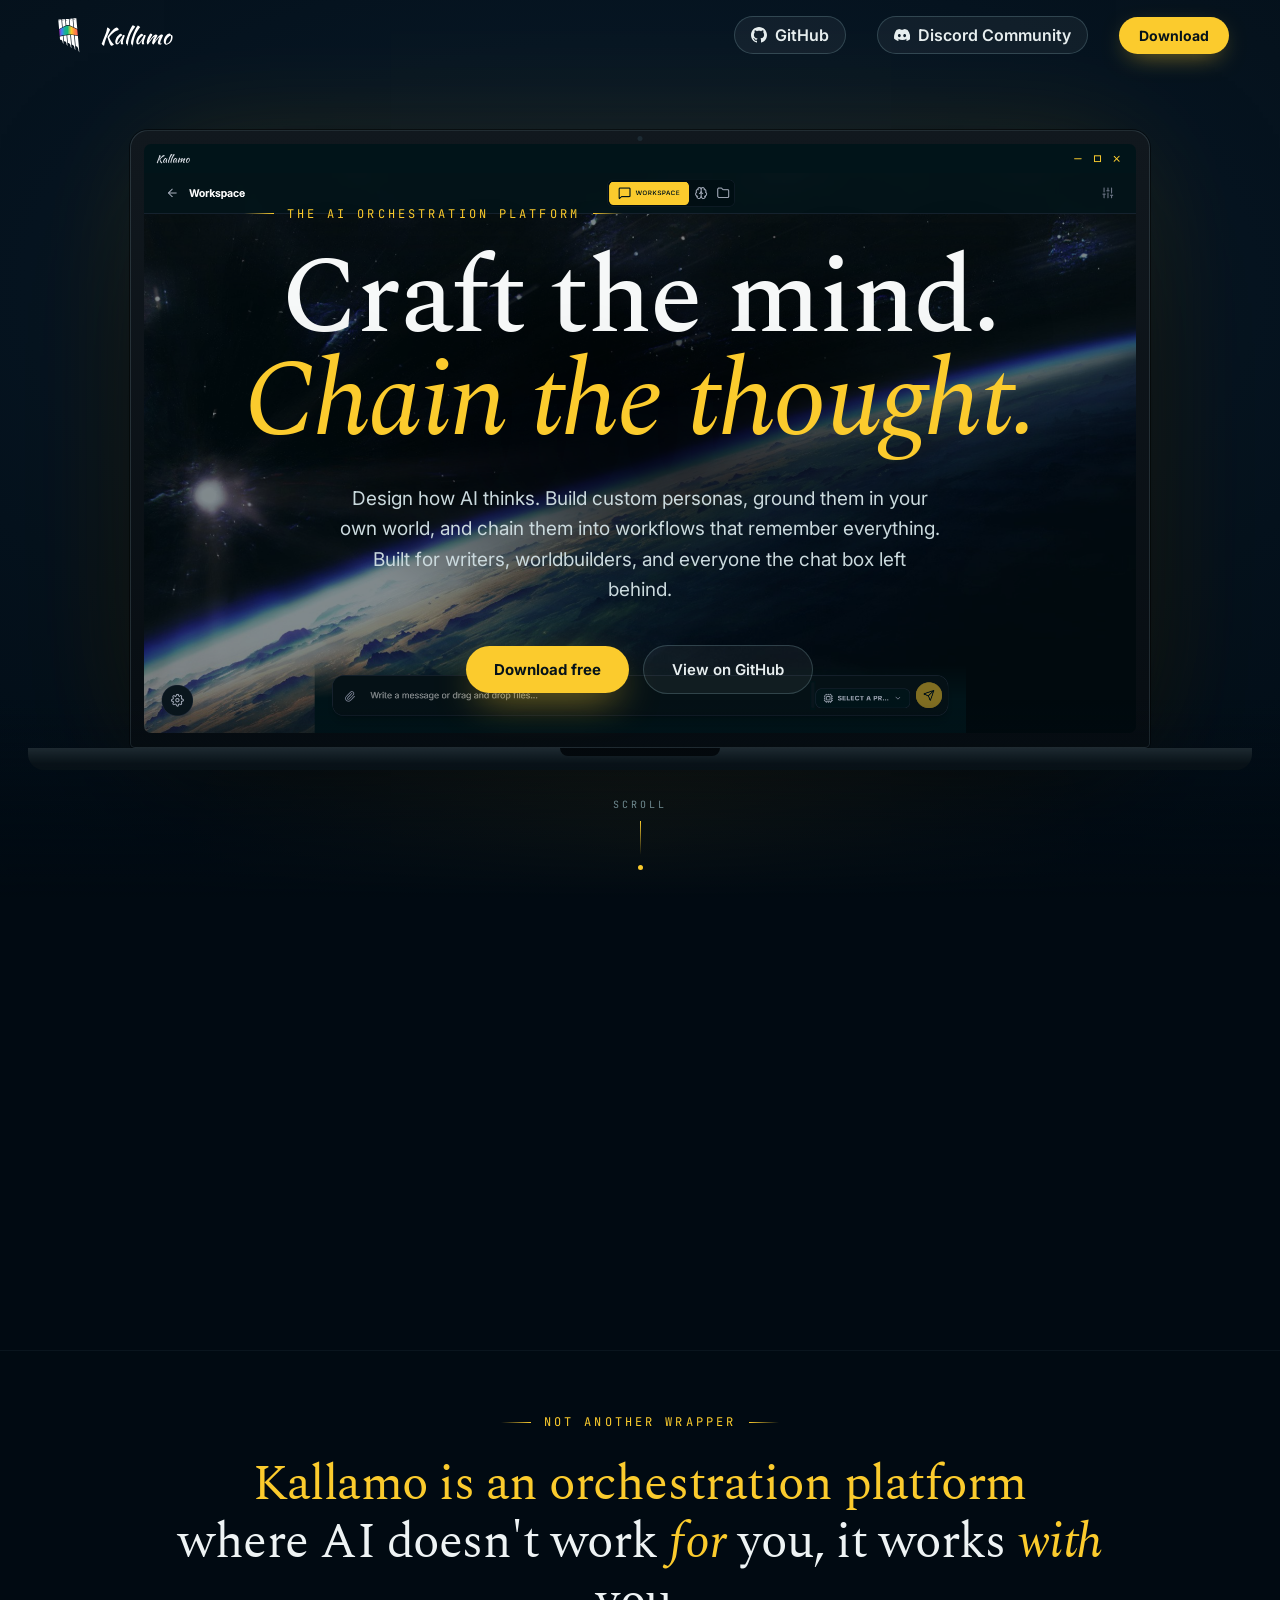
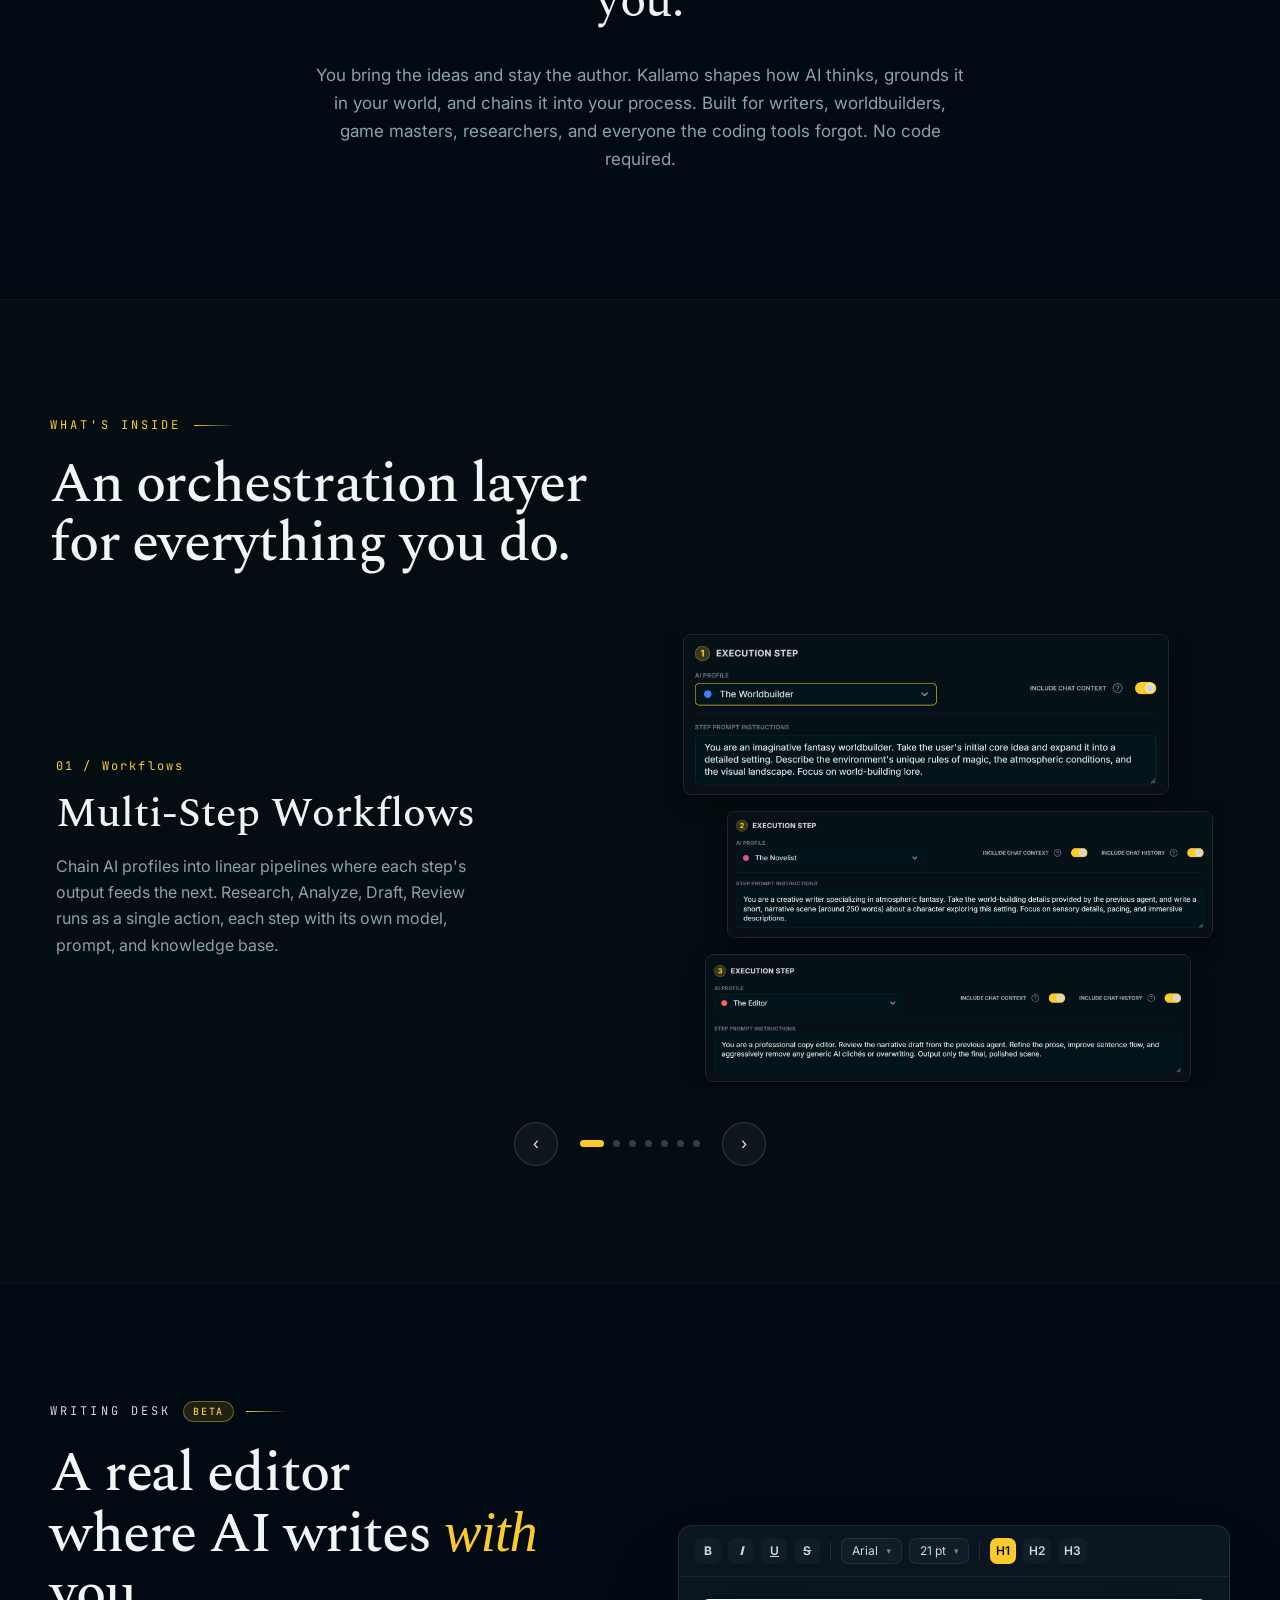
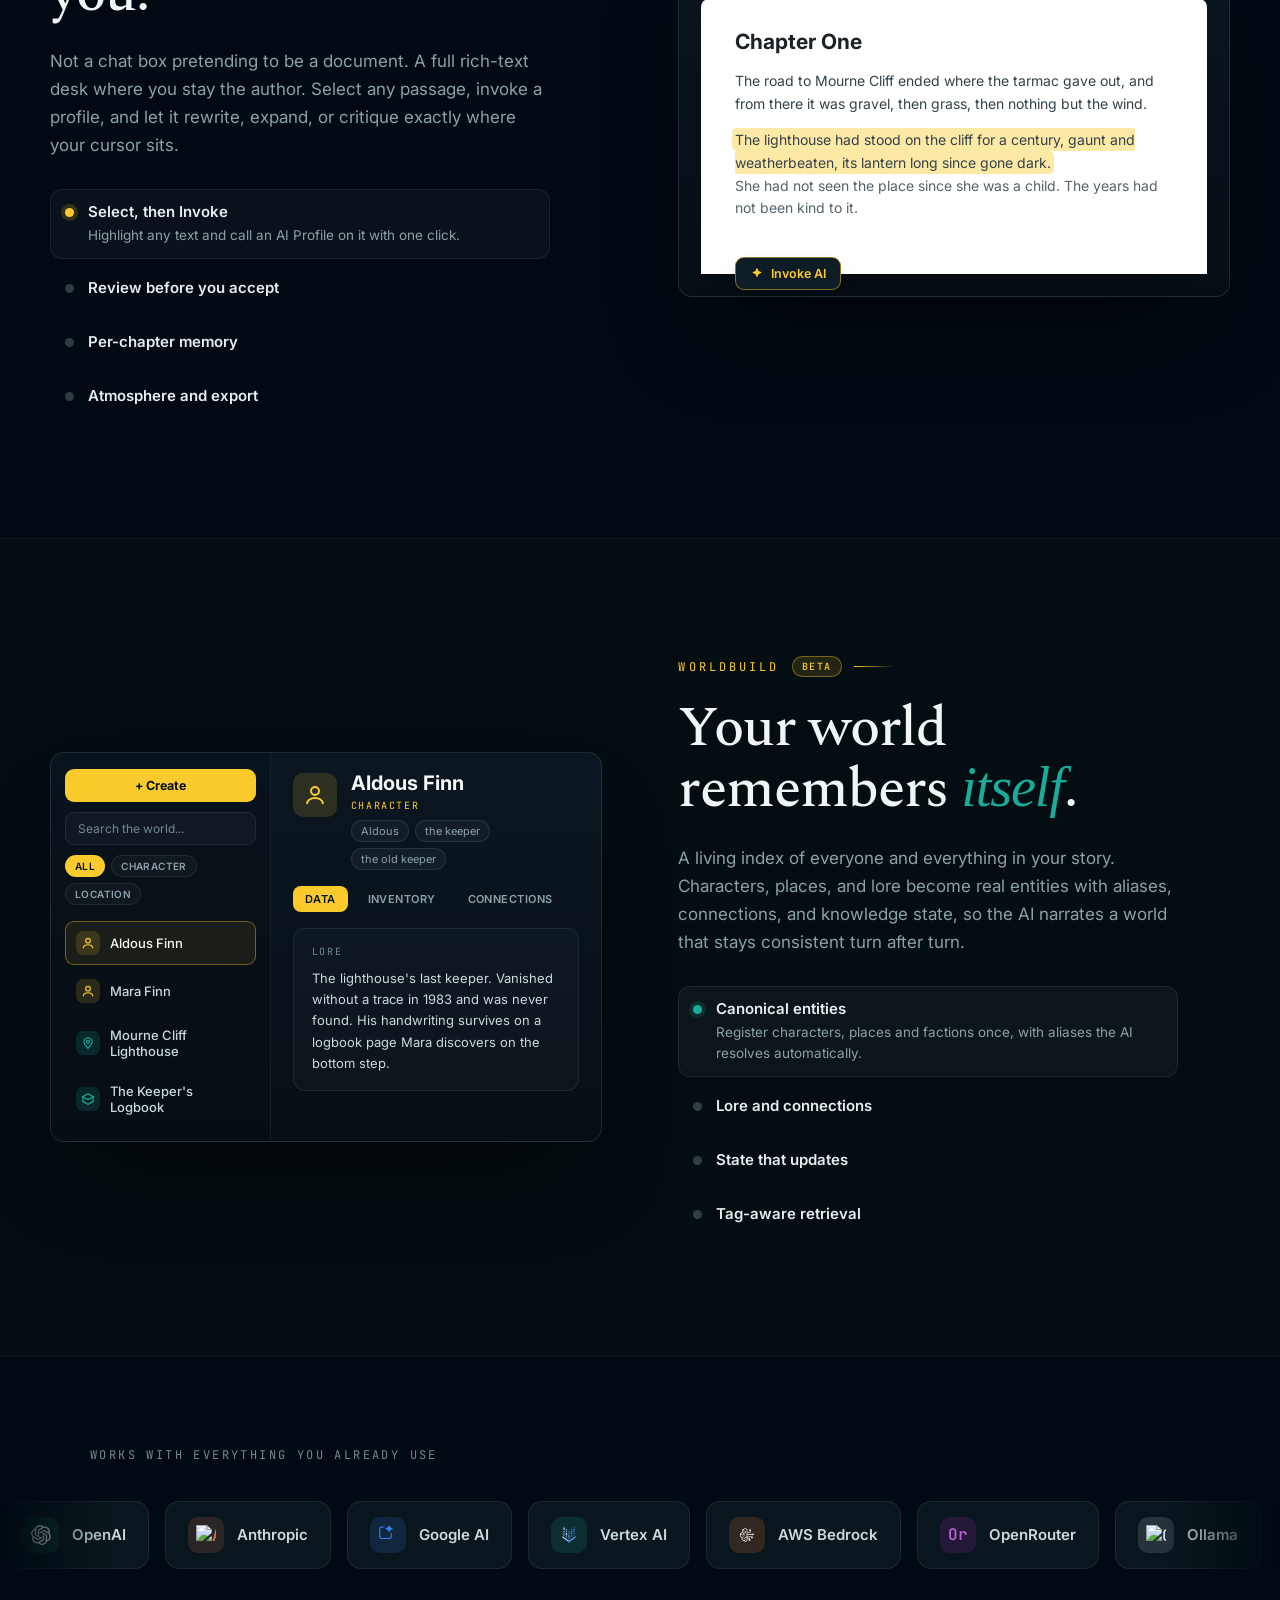
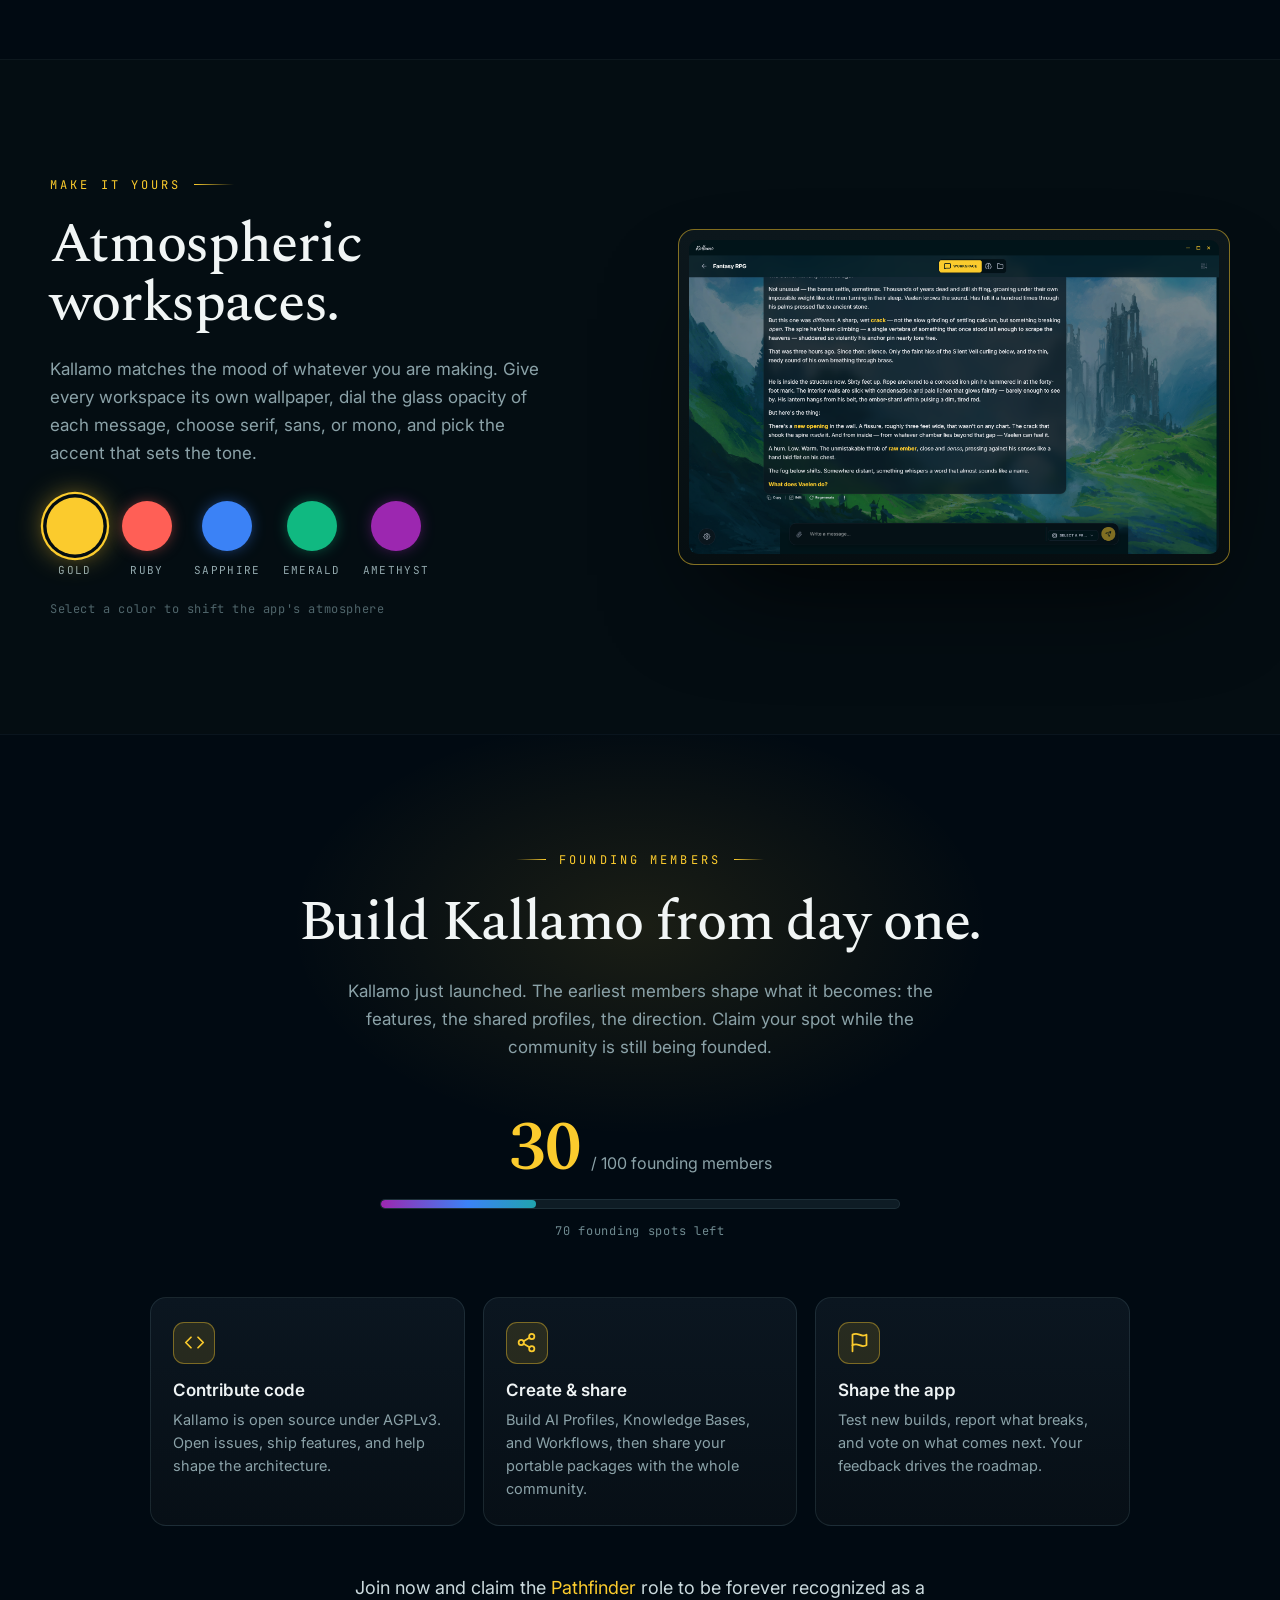
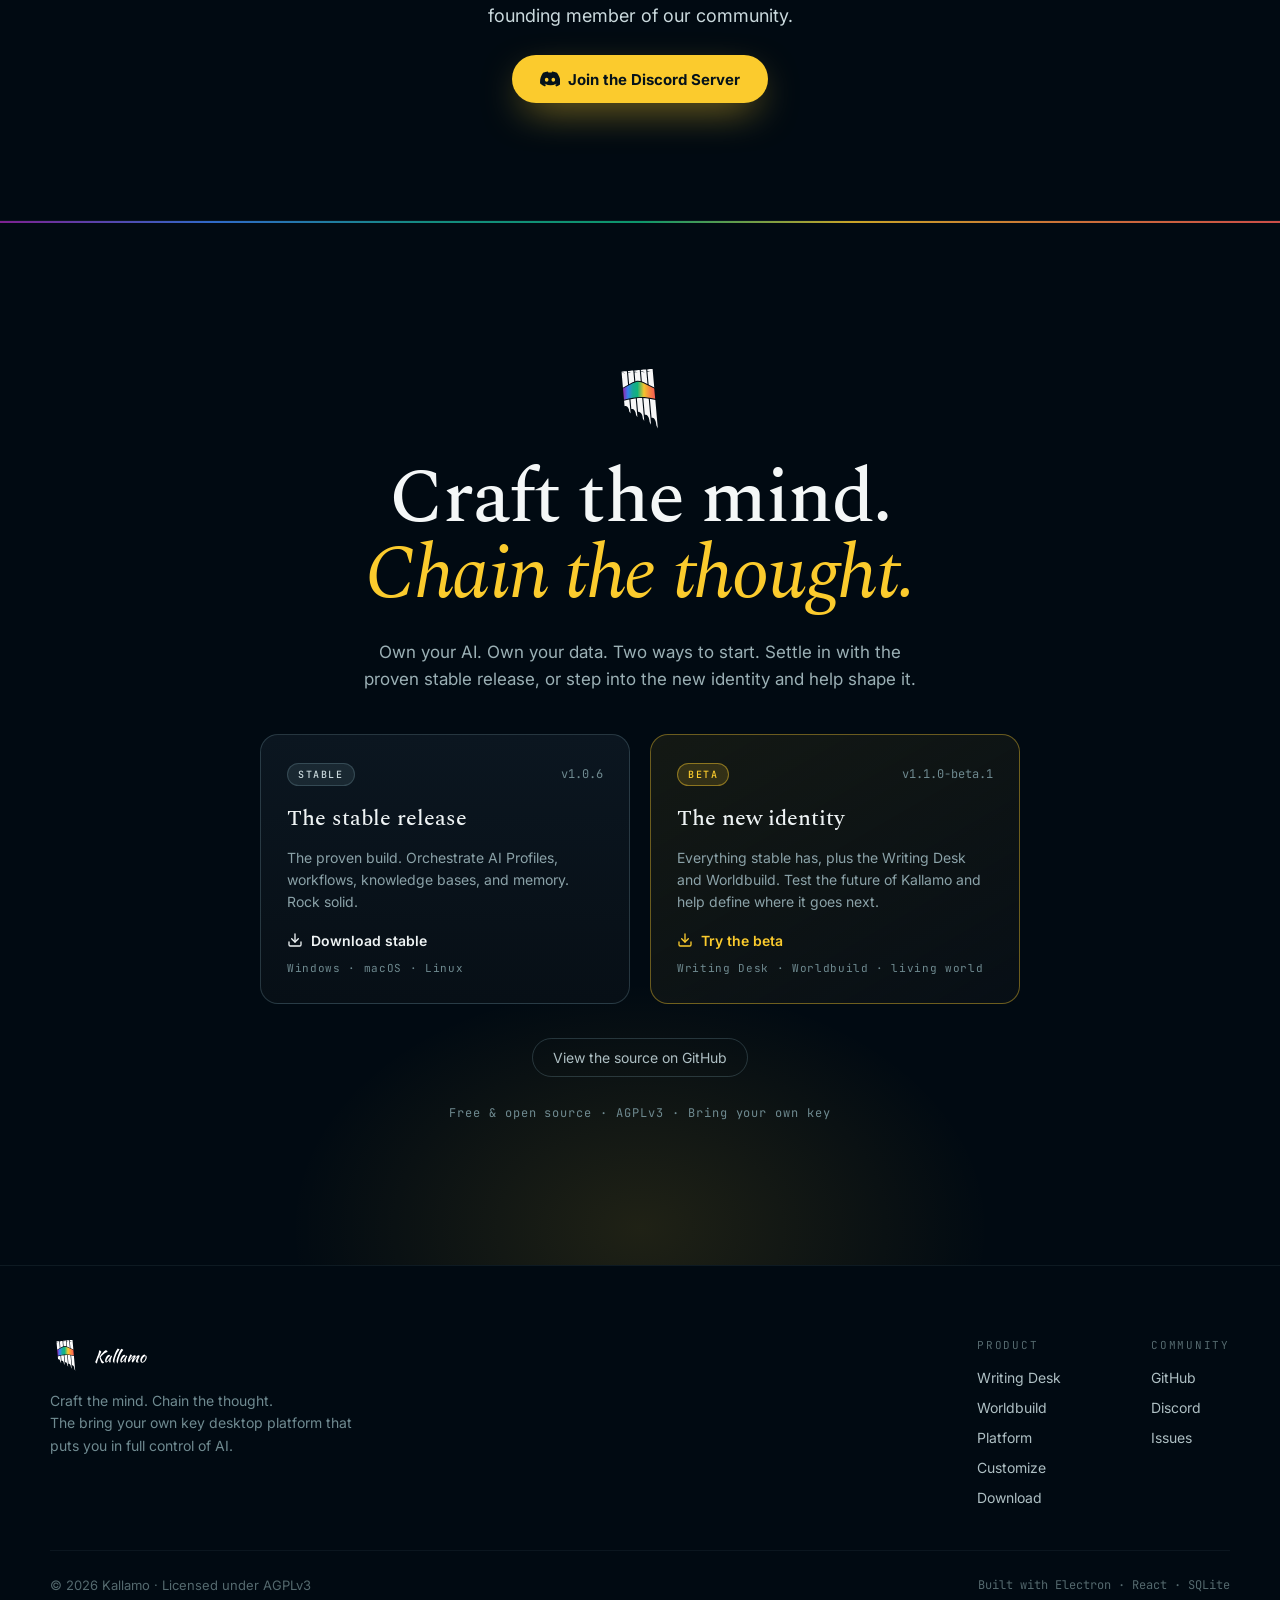
==== commit 8366e102: "feat(site): refresh identity around orchestration + Writing Desk & Worldbuild Rewrite the hero and s" ====
--- a/index.html
+++ b/index.html
@@ -6,7 +6,7 @@
   <meta name="viewport" content="width=device-width, initial-scale=1">
   <title>Kallamo — Orchestrate AI, don't just chat with it</title>
   <meta name="description"
-    content="Kallamo is a bring-your-own-key desktop platform for orchestrating AI. Build custom personas, ground them in your own knowledge, and chain them into multi-step workflows that remember everything. Free, open source, runs on your machine.">
+    content="Kallamo is a bring-your-own-key orchestration platform where AI works with you, not for you. Built for writers and worldbuilders: a real Writing Desk, a living Worldbuild index, custom AI personas, knowledge, and chained workflows. Free, open source, runs on your machine.">
   <meta name="theme-color" content="#010a12">
   <link rel="icon" href="assets/logo.svg" type="image/svg+xml">
 
@@ -54,7 +54,7 @@
         </svg>
         Discord Community
       </a>
-      <a class="btn-pill btn-pill--gold" href="download.html">Download</a>
+      <a class="btn-pill btn-pill--gold" href="#download">Download</a>
     </nav>
   </header>
 
@@ -83,16 +83,15 @@
           <div class="hero__content">
             <div class="eyebrow">
               <span class="eyebrow__line eyebrow__line--l"></span>
-              <span class="eyebrow__label">Bring your own key AI platform</span>
+              <span class="eyebrow__label">The AI orchestration platform</span>
               <span class="eyebrow__line eyebrow__line--r"></span>
             </div>
             <h1 class="hero__title">Craft the mind.<br><span class="accent-italic">Chain the thought.</span></h1>
-            <p class="hero__lede">Design how AI thinks. Build custom personas, ground them in your own knowledge, and
-              chain them into multi-step workflows powered by memory that keeps your context across long sessions. All
-              on your machine.</p>
+            <p class="hero__lede">Design how AI thinks. Build custom personas, ground them in your own world, and chain
+              them into workflows that remember everything. Built for writers, worldbuilders, and everyone the chat box
+              left behind.</p>
             <div class="hero__actions">
-              <a class="btn-pill btn-pill--gold btn-pill--lg" href="https://github.com/Kallamo/Kallamo/releases/latest"
-                target="_blank" rel="noopener">Download free</a>
+              <a class="btn-pill btn-pill--gold btn-pill--lg" href="#download">Download free</a>
               <a class="btn-pill btn-pill--ghost btn-pill--lg" href="https://github.com/Kallamo/Kallamo" target="_blank"
                 rel="noopener">View on GitHub</a>
             </div>
@@ -116,12 +115,12 @@
         <span class="eyebrow__label">Not another wrapper</span>
         <span class="eyebrow__line eyebrow__line--r"></span>
       </div>
-      <h2 class="statement__head">You bring the ideas. Most AI just gives you one chat box and calls it done. <span
-          class="accent">Kallamo is an orchestration platform</span> <br> design <em>how AI thinks</em>, not just what
-        it
-        says.</h2>
-      <p class="statement__sub">Built for everyone the coding tools forgot. Writers, game masters, project managers,
-        researchers, students, and anyone who wants more from AI without writing a line of code.</p>
+      <h2 class="statement__head"><span class="accent">Kallamo is an
+          orchestration platform</span> <br> where AI doesn't work <em>for</em> you, it
+        works <em>with</em> you.</h2>
+      <p class="statement__sub">You bring the ideas and stay the author. Kallamo shapes how AI thinks, grounds it in
+        your world, and chains it into your process. Built for writers, worldbuilders, game masters, researchers, and
+        everyone the coding tools forgot. No code required.</p>
     </div>
   </section>
 
@@ -276,6 +275,191 @@
             <button class="carousel__dot" id="cs-dot-6" data-idx="6" aria-label="Slide 7"></button>
           </div>
           <button class="carousel__arrow" id="cs-next" aria-label="Next">&#8250;</button>
+        </div>
+      </div>
+    </div>
+  </section>
+
+  <section class="spotlight" id="writing-desk" data-screen-label="Writing Desk">
+    <div class="spotlight__inner">
+      <div class="spotlight__copy" data-reveal>
+        <div class="kicker">
+          <span class="kicker__label">Writing Desk</span>
+          <span class="beta-tag">Beta</span>
+          <span class="kicker__line"></span>
+        </div>
+        <h2 class="section-title">A real editor<br>where AI writes <em>with</em> you.</h2>
+        <p class="spotlight__text">Not a chat box pretending to be a document. A full rich-text desk where you stay the
+          author. Select any passage, invoke a profile, and let it rewrite, expand, or critique exactly where your
+          cursor sits.</p>
+        <ul class="showcase__qualities" data-showcase="writing">
+          <li class="quality is-active">
+            <span class="quality__dot"></span>
+            <div class="quality__body"><b>Select, then Invoke</b><span>Highlight any text and call an AI Profile on it
+                with one click.</span></div>
+          </li>
+          <li class="quality">
+            <span class="quality__dot"></span>
+            <div class="quality__body"><b>Review before you accept</b><span>See the diff of every suggested rewrite and
+                accept or reject it inline.</span></div>
+          </li>
+          <li class="quality">
+            <span class="quality__dot"></span>
+            <div class="quality__body"><b>Per-chapter memory</b><span>Every chapter is vectorized, so the AI recalls
+                what you wrote hundreds of pages ago.</span></div>
+          </li>
+          <li class="quality">
+            <span class="quality__dot"></span>
+            <div class="quality__body"><b>Atmosphere and export</b><span>Set the mood with a wallpaper, then ship clean
+                DOCX and paginated PDF.</span></div>
+          </li>
+        </ul>
+      </div>
+
+      <div class="spotlight__media" data-reveal>
+        <div class="spotlight__glow" aria-hidden="true"></div>
+        <div class="wdmock" role="img"
+          aria-label="The Writing Desk editor with a selected paragraph and an Invoke AI button">
+          <div class="wdmock__bar">
+            <span class="wdmock__btn"><b>B</b></span>
+            <span class="wdmock__btn"><i>I</i></span>
+            <span class="wdmock__btn"><u>U</u></span>
+            <span class="wdmock__btn"><s>S</s></span>
+            <span class="wdmock__sep"></span>
+            <span class="wdmock__field">Arial <em>&#9662;</em></span>
+            <span class="wdmock__field">21 pt <em>&#9662;</em></span>
+            <span class="wdmock__sep"></span>
+            <span class="wdmock__btn wdmock__btn--on">H1</span>
+            <span class="wdmock__btn">H2</span>
+            <span class="wdmock__btn">H3</span>
+          </div>
+          <div class="wdmock__page">
+            <h4 class="wdmock__title">Chapter One</h4>
+            <p class="wdmock__p">The road to Mourne Cliff ended where the tarmac gave out, and from there it was
+              gravel, then grass, then nothing but the wind.</p>
+            <p class="wdmock__p wdmock__p--sel">The lighthouse had stood on the cliff for a century, gaunt and
+              weatherbeaten, its lantern long since gone dark.</p>
+            <p class="wdmock__p wdmock__p--mut">She had not seen the place since she was a child. The years had not
+              been kind to it.</p>
+            <span class="wdmock__invoke">
+              <svg viewBox="0 0 24 24" fill="none" stroke="currentColor" stroke-width="2" stroke-linecap="round"
+                stroke-linejoin="round" aria-hidden="true">
+                <path d="M12 3l1.9 4.6L18.5 9.5 13.9 11.4 12 16l-1.9-4.6L5.5 9.5l4.6-1.9z"></path>
+              </svg>
+              Invoke AI
+            </span>
+          </div>
+        </div>
+      </div>
+    </div>
+  </section>
+
+  <section class="spotlight spotlight--reverse spotlight--alt" id="worldbuild" data-screen-label="Worldbuild">
+    <div class="spotlight__inner">
+      <div class="spotlight__copy" data-reveal>
+        <div class="kicker">
+          <span class="kicker__label">Worldbuild</span>
+          <span class="beta-tag">Beta</span>
+          <span class="kicker__line"></span>
+        </div>
+        <h2 class="section-title">Your world<br>remembers <em>itself</em>.</h2>
+        <p class="spotlight__text">A living index of everyone and everything in your story. Characters, places, and lore
+          become real entities with aliases, connections, and knowledge state, so the AI narrates a world that stays
+          consistent turn after turn.</p>
+        <ul class="showcase__qualities" data-showcase="world">
+          <li class="quality is-active">
+            <span class="quality__dot"></span>
+            <div class="quality__body"><b>Canonical entities</b><span>Register characters, places and factions once,
+                with aliases the AI resolves automatically.</span></div>
+          </li>
+          <li class="quality">
+            <span class="quality__dot"></span>
+            <div class="quality__body"><b>Lore and connections</b><span>Give every entity its own lore, inventory, and
+                links to the rest of the world.</span></div>
+          </li>
+          <li class="quality">
+            <span class="quality__dot"></span>
+            <div class="quality__body"><b>State that updates</b><span>Facts and dispositions shift as the story moves,
+                captured at each summarization.</span></div>
+          </li>
+          <li class="quality">
+            <span class="quality__dot"></span>
+            <div class="quality__body"><b>Tag-aware retrieval</b><span>An agentic loop looks up entities and hops
+                relations to pull exactly the right lore.</span></div>
+          </li>
+        </ul>
+      </div>
+
+      <div class="spotlight__media" data-reveal>
+        <div class="spotlight__glow spotlight__glow--teal" aria-hidden="true"></div>
+        <div class="wbmock" role="img"
+          aria-label="The Worldbuild entity registry showing a character named Aldous Finn">
+          <div class="wbmock__side">
+            <span class="wbmock__create">+ Create</span>
+            <span class="wbmock__search">Search the world...</span>
+            <div class="wbmock__chips">
+              <span class="wbmock__chip wbmock__chip--on">All</span>
+              <span class="wbmock__chip">Character</span>
+              <span class="wbmock__chip">Location</span>
+            </div>
+            <ul class="wbmock__list">
+              <li class="wbmock__ent is-sel">
+                <span class="wbmock__ic wbmock__ic--gold"><svg viewBox="0 0 24 24" fill="none" stroke="currentColor"
+                    stroke-width="2">
+                    <circle cx="12" cy="8" r="4"></circle>
+                    <path d="M4 21c0-4 4-6 8-6s8 2 8 6"></path>
+                  </svg></span>
+                Aldous Finn
+              </li>
+              <li class="wbmock__ent">
+                <span class="wbmock__ic wbmock__ic--gold"><svg viewBox="0 0 24 24" fill="none" stroke="currentColor"
+                    stroke-width="2">
+                    <circle cx="12" cy="8" r="4"></circle>
+                    <path d="M4 21c0-4 4-6 8-6s8 2 8 6"></path>
+                  </svg></span>
+                Mara Finn
+              </li>
+              <li class="wbmock__ent">
+                <span class="wbmock__ic wbmock__ic--teal"><svg viewBox="0 0 24 24" fill="none" stroke="currentColor"
+                    stroke-width="2">
+                    <path d="M12 21s7-6.7 7-11a7 7 0 0 0-14 0c0 4.3 7 11 7 11z"></path>
+                    <circle cx="12" cy="10" r="2.5"></circle>
+                  </svg></span>
+                Mourne Cliff Lighthouse
+              </li>
+              <li class="wbmock__ent">
+                <span class="wbmock__ic wbmock__ic--teal"><svg viewBox="0 0 24 24" fill="none" stroke="currentColor"
+                    stroke-width="2">
+                    <path d="M21 8l-9-5-9 5 9 5 9-5z"></path>
+                    <path d="M3 8v8l9 5 9-5V8"></path>
+                  </svg></span>
+                The Keeper's Logbook
+              </li>
+            </ul>
+          </div>
+          <div class="wbmock__main">
+            <div class="wbmock__head">
+              <span class="wbmock__avatar"><svg viewBox="0 0 24 24" fill="none" stroke="currentColor" stroke-width="2">
+                  <circle cx="12" cy="8" r="4"></circle>
+                  <path d="M4 21c0-4 4-6 8-6s8 2 8 6"></path>
+                </svg></span>
+              <div class="wbmock__id">
+                <span class="wbmock__name">Aldous Finn</span>
+                <span class="wbmock__kind">Character</span>
+                <span class="wbmock__tags"><span>Aldous</span><span>the keeper</span><span>the old keeper</span></span>
+              </div>
+            </div>
+            <div class="wbmock__tabs">
+              <span class="wbmock__tab wbmock__tab--on">Data</span>
+              <span class="wbmock__tab">Inventory</span>
+              <span class="wbmock__tab">Connections</span>
+            </div>
+            <div class="wbmock__card">
+              <span class="wbmock__card-head">Lore</span>
+              <p class="wbmock__lore">The lighthouse's last keeper. Vanished without a trace in 1983 and was never
+                found. His handwriting survives on a logbook page Mara discovers on the bottom step.</p>
+            </div>
+          </div>
         </div>
       </div>
     </div>
@@ -420,7 +604,7 @@
           <span class="eyebrow__line eyebrow__line--r"></span>
         </div>
         <h2 class="community__title">Build Kallamo from day one.</h2>
-        <p class="community__sub">Kallamo just launched. The earliest members shape what it becomes — the features, the
+        <p class="community__sub">Kallamo just launched. The earliest members shape what it becomes: the features, the
           shared profiles, the direction. Claim your spot while the community is still being founded.</p>
       </div>
 
@@ -485,29 +669,59 @@
     </div>
   </section>
 
-  <section class="download" data-screen-label="Download">
+  <section class="download" id="download" data-screen-label="Download">
     <div class="download__rainbow" aria-hidden="true"></div>
     <div class="download__glow" aria-hidden="true"></div>
     <div class="download__inner" data-reveal>
       <img class="download__logo" src="assets/logo.svg" alt="">
       <h2 class="download__head">Craft the mind.<br><span class="accent-italic">Chain the thought.</span></h2>
-      <p class="download__sub">Own your AI. Own your data. Download Kallamo for desktop. It is free, open source, and
-        runs entirely on your machine.</p>
-
-      <div class="download__cta">
-        <a class="dlbtn-main" href="download.html">
-          Download Kallamo
-          <span class="dlbtn-main__os">
-            <svg class="os-ico os-ico--win" viewBox="0 0 24 24" aria-hidden="true">
-              <path d="M0 3.4 9.8 2v9.6H0zM11 1.85 24 0v11.4H11zM0 12.6h9.8V22L0 20.6zM11 12.6H24V24l-13-1.85z"></path>
+      <p class="download__sub">Own your AI. Own your data. Two ways to start. Settle in with the proven stable release,
+        or step into the new identity and help shape it.</p>
+
+      <div class="dlcards">
+        <a class="dlcard" href="download.html">
+          <div class="dlcard__top">
+            <span class="dlcard__tag dlcard__tag--stable">Stable</span>
+            <span class="dlcard__ver">v1.0.6</span>
+          </div>
+          <h3 class="dlcard__title">The stable release</h3>
+          <p class="dlcard__text">The proven build. Orchestrate AI Profiles, workflows,
+            knowledge bases, and memory. Rock solid.</p>
+          <span class="dlcard__cta">
+            <svg viewBox="0 0 24 24" fill="none" stroke="currentColor" stroke-width="2" stroke-linecap="round"
+              stroke-linejoin="round" aria-hidden="true">
+              <path d="M21 15v4a2 2 0 0 1-2 2H5a2 2 0 0 1-2-2v-4"></path>
+              <polyline points="7 10 12 15 17 10"></polyline>
+              <line x1="12" y1="15" x2="12" y2="3"></line>
             </svg>
-            <img class="os-ico" src="https://cdn.simpleicons.org/apple/05121a" alt="macOS">
-            <img class="os-ico" src="https://cdn.simpleicons.org/linux/05121a" alt="Linux">
+            Download stable
           </span>
+          <span class="dlcard__meta">Windows · macOS · Linux</span>
         </a>
-        <a class="download__github" href="https://github.com/Kallamo/Kallamo" target="_blank" rel="noopener">View the
-          source on GitHub</a>
-      </div>
+
+        <a class="dlcard dlcard--beta" href="download-beta.html">
+          <div class="dlcard__top">
+            <span class="dlcard__tag dlcard__tag--beta">Beta</span>
+            <span class="dlcard__ver">v1.1.0-beta.1</span>
+          </div>
+          <h3 class="dlcard__title">The new identity</h3>
+          <p class="dlcard__text">Everything stable has, plus the Writing Desk and Worldbuild. Test the future of
+            Kallamo and help define where it goes next.</p>
+          <span class="dlcard__cta">
+            <svg viewBox="0 0 24 24" fill="none" stroke="currentColor" stroke-width="2" stroke-linecap="round"
+              stroke-linejoin="round" aria-hidden="true">
+              <path d="M21 15v4a2 2 0 0 1-2 2H5a2 2 0 0 1-2-2v-4"></path>
+              <polyline points="7 10 12 15 17 10"></polyline>
+              <line x1="12" y1="15" x2="12" y2="3"></line>
+            </svg>
+            Try the beta
+          </span>
+          <span class="dlcard__meta">Writing Desk · Worldbuild · living world</span>
+        </a>
+      </div>
+
+      <a class="download__github" href="https://github.com/Kallamo/Kallamo" target="_blank" rel="noopener">View the
+        source on GitHub</a>
       <p class="download__meta">Free &amp; open source · AGPLv3 · Bring your own key</p>
     </div>
   </section>
@@ -526,9 +740,11 @@
       <div class="site-footer__cols">
         <div class="site-footer__col">
           <span class="site-footer__heading">Product</span>
+          <a href="#writing-desk">Writing Desk</a>
+          <a href="#worldbuild">Worldbuild</a>
           <a href="#features">Platform</a>
           <a href="#customize">Customize</a>
-          <a href="download.html">Download</a>
+          <a href="#download">Download</a>
         </div>
         <div class="site-footer__col">
           <span class="site-footer__heading">Community</span>
--- a/style.css
+++ b/style.css
@@ -529,7 +529,7 @@
   position: relative;
   z-index: 2;
   background: var(--bg);
-  padding: clamp(96px, 15vh, 190px) clamp(24px, 5vw, 40px);
+  padding: clamp(48px, 7vh, 90px) clamp(24px, 5vw, 40px) clamp(90px, 14vh, 170px);
   border-top: 1px solid var(--line-soft);
 }
 
@@ -551,6 +551,13 @@
 
 .statement__head em {
   font-style: italic;
+  color: var(--gold);
+}
+
+.hero__lede em {
+  font-style: italic;
+  color: #f6f8f8;
+  font-weight: 500;
 }
 
 .statement__sub {
@@ -1372,6 +1379,662 @@
   color: #fff;
 }
 
+/* ===== Flagship spotlights (Writing Desk / Worldbuild) ===== */
+.beta-tag {
+  font-family: var(--font-mono);
+  font-size: 10px;
+  font-weight: 500;
+  letter-spacing: 0.16em;
+  text-transform: uppercase;
+  color: var(--gold);
+  background: rgba(var(--accent-rgb), 0.12);
+  border: 1px solid rgba(var(--accent-rgb), 0.4);
+  border-radius: 999px;
+  padding: 3px 9px;
+}
+
+.spotlight {
+  position: relative;
+  z-index: 2;
+  background: var(--bg);
+  padding: clamp(90px, 13vh, 160px) clamp(24px, 5vw, 40px);
+  border-top: 1px solid var(--line-soft);
+}
+
+.spotlight--alt {
+  background: var(--bg-alt);
+}
+
+.spotlight__inner {
+  max-width: 1180px;
+  margin: 0 auto;
+  display: grid;
+  grid-template-columns: repeat(auto-fit, minmax(320px, 1fr));
+  gap: clamp(40px, 6vw, 84px);
+  align-items: center;
+}
+
+.spotlight__copy .kicker {
+  gap: 12px;
+}
+
+.spotlight__copy .kicker__label {
+  color: var(--text-soft);
+}
+
+.spotlight--alt .spotlight__copy .kicker__label {
+  color: var(--gold);
+}
+
+.spotlight__text {
+  margin: 24px 0 30px;
+  font-size: 17px;
+  line-height: 1.65;
+  color: var(--text-mut);
+  max-width: 500px;
+}
+
+.spotlight__copy .section-title {
+  margin: 0;
+}
+
+.spotlight__copy .section-title em {
+  font-style: italic;
+  color: var(--gold);
+}
+
+.spotlight--alt .spotlight__copy .section-title em {
+  color: var(--teal);
+}
+
+.spotlight__media {
+  position: relative;
+  transition-delay: 0.12s;
+}
+
+.spotlight__glow {
+  position: absolute;
+  inset: -14% -10%;
+  background: radial-gradient(closest-side, rgba(var(--accent-rgb), 0.18), transparent 70%);
+  pointer-events: none;
+}
+
+.spotlight__glow--teal {
+  background: radial-gradient(closest-side, rgba(25, 172, 155, 0.16), transparent 70%);
+}
+
+/* qualities slider (shared) */
+.showcase__qualities {
+  list-style: none;
+  margin: 0;
+  padding: 0;
+  display: flex;
+  flex-direction: column;
+  gap: 6px;
+  max-width: 500px;
+}
+
+.quality {
+  display: flex;
+  align-items: flex-start;
+  gap: 14px;
+  padding: 12px 14px;
+  border-radius: 12px;
+  border: 1px solid transparent;
+  transition: background 0.4s ease, border-color 0.4s ease;
+}
+
+.quality.is-active {
+  background: rgba(255, 255, 255, 0.035);
+  border-color: var(--line);
+}
+
+.quality__dot {
+  flex: none;
+  width: 9px;
+  height: 9px;
+  margin-top: 6px;
+  border-radius: 50%;
+  background: rgba(140, 180, 190, 0.3);
+  transition: background 0.4s ease, box-shadow 0.4s ease;
+}
+
+.quality.is-active .quality__dot {
+  background: var(--gold);
+  box-shadow: 0 0 0 4px rgba(var(--accent-rgb), 0.16);
+}
+
+.spotlight--alt .quality.is-active .quality__dot {
+  background: var(--teal);
+  box-shadow: 0 0 0 4px rgba(25, 172, 155, 0.16);
+}
+
+.quality__body {
+  display: flex;
+  flex-direction: column;
+  gap: 3px;
+}
+
+.quality__body b {
+  font-size: 15px;
+  font-weight: 600;
+  color: #e7eef0;
+}
+
+.quality__body span {
+  font-size: 13.5px;
+  line-height: 1.55;
+  color: var(--text-mut);
+  max-height: 0;
+  opacity: 0;
+  overflow: hidden;
+  transition: max-height 0.45s ease, opacity 0.45s ease, margin 0.45s ease;
+}
+
+.quality.is-active .quality__body span {
+  max-height: 70px;
+  opacity: 1;
+  margin-top: 1px;
+}
+
+/* ---- Writing Desk mockup ---- */
+.wdmock {
+  position: relative;
+  border-radius: 14px;
+  overflow: hidden;
+  background: linear-gradient(#0b1620, #070f16);
+  border: 1px solid rgba(140, 180, 190, 0.16);
+  box-shadow: 0 50px 100px -44px rgba(0, 0, 0, 0.85);
+  font-family: var(--font-sans);
+}
+
+.wdmock__bar {
+  display: flex;
+  align-items: center;
+  gap: 7px;
+  padding: 12px 16px;
+  border-bottom: 1px solid rgba(140, 180, 190, 0.1);
+  flex-wrap: wrap;
+}
+
+.wdmock__btn {
+  min-width: 26px;
+  height: 26px;
+  padding: 0 6px;
+  display: inline-flex;
+  align-items: center;
+  justify-content: center;
+  font-size: 12px;
+  font-weight: 600;
+  color: var(--text-soft);
+  border-radius: 7px;
+  background: rgba(255, 255, 255, 0.03);
+}
+
+.wdmock__btn--on {
+  background: var(--gold);
+  color: #05121a;
+}
+
+.wdmock__field {
+  display: inline-flex;
+  align-items: center;
+  gap: 8px;
+  height: 26px;
+  padding: 0 10px;
+  font-size: 12px;
+  color: var(--text-soft);
+  border-radius: 7px;
+  background: rgba(255, 255, 255, 0.03);
+  border: 1px solid rgba(140, 180, 190, 0.12);
+}
+
+.wdmock__field em {
+  font-style: normal;
+  color: var(--text-dim);
+  font-size: 9px;
+}
+
+.wdmock__sep {
+  width: 1px;
+  height: 18px;
+  background: rgba(140, 180, 190, 0.14);
+  margin: 0 3px;
+}
+
+.wdmock__page {
+  position: relative;
+  margin: 22px;
+  padding: 30px 34px 40px;
+  background: #ffffff;
+  border-radius: 8px 8px 0 0;
+  box-shadow: 0 30px 50px -30px rgba(0, 0, 0, 0.6);
+}
+
+.wdmock__title {
+  margin: 0 0 16px;
+  font-size: 21px;
+  font-weight: 700;
+  color: #1a2228;
+}
+
+.wdmock__p {
+  margin: 0 0 14px;
+  font-size: 14px;
+  line-height: 1.62;
+  color: #33414a;
+}
+
+.wdmock__p--mut {
+  color: #55636c;
+}
+
+.wdmock__p--sel {
+  display: inline;
+  background: rgba(251, 203, 45, 0.42);
+  box-shadow: 0 0 0 3px rgba(251, 203, 45, 0.42);
+  border-radius: 2px;
+}
+
+.wdmock__invoke {
+  position: absolute;
+  left: 34px;
+  bottom: -16px;
+  display: inline-flex;
+  align-items: center;
+  gap: 7px;
+  padding: 8px 14px;
+  border-radius: 9px;
+  background: #0e1c25;
+  border: 1px solid rgba(251, 203, 45, 0.5);
+  color: var(--gold);
+  font-size: 12.5px;
+  font-weight: 600;
+  box-shadow: 0 12px 24px -10px rgba(0, 0, 0, 0.7);
+  animation: wd-invoke 3.4s ease-in-out infinite;
+}
+
+.wdmock__invoke svg {
+  width: 14px;
+  height: 14px;
+  fill: var(--gold);
+  stroke: var(--gold);
+}
+
+@keyframes wd-invoke {
+  0%, 100% { transform: translateY(0); box-shadow: 0 12px 24px -10px rgba(0, 0, 0, 0.7); }
+  50% { transform: translateY(-3px); box-shadow: 0 18px 30px -10px rgba(251, 203, 45, 0.35); }
+}
+
+/* ---- Worldbuild mockup ---- */
+.wbmock {
+  position: relative;
+  display: grid;
+  grid-template-columns: 0.9fr 1.35fr;
+  border-radius: 14px;
+  overflow: hidden;
+  background: linear-gradient(#0b1620, #070f16);
+  border: 1px solid rgba(140, 180, 190, 0.16);
+  box-shadow: 0 50px 100px -44px rgba(0, 0, 0, 0.85);
+  font-family: var(--font-sans);
+  min-height: 340px;
+}
+
+.wbmock__side {
+  padding: 16px 14px;
+  border-right: 1px solid rgba(140, 180, 190, 0.1);
+  display: flex;
+  flex-direction: column;
+  gap: 10px;
+  background: rgba(0, 0, 0, 0.14);
+}
+
+.wbmock__create {
+  display: block;
+  text-align: center;
+  padding: 9px;
+  border-radius: 9px;
+  background: var(--gold);
+  color: #05121a;
+  font-size: 12.5px;
+  font-weight: 700;
+}
+
+.wbmock__search {
+  padding: 8px 12px;
+  border-radius: 9px;
+  background: rgba(255, 255, 255, 0.03);
+  border: 1px solid rgba(140, 180, 190, 0.12);
+  color: var(--text-dim);
+  font-size: 12px;
+}
+
+.wbmock__chips {
+  display: flex;
+  flex-wrap: wrap;
+  gap: 6px;
+}
+
+.wbmock__chip {
+  padding: 4px 9px;
+  border-radius: 999px;
+  font-size: 10px;
+  font-weight: 600;
+  letter-spacing: 0.04em;
+  text-transform: uppercase;
+  color: var(--text-mut);
+  background: rgba(255, 255, 255, 0.03);
+  border: 1px solid rgba(140, 180, 190, 0.12);
+}
+
+.wbmock__chip--on {
+  background: var(--gold);
+  color: #05121a;
+  border-color: transparent;
+}
+
+.wbmock__list {
+  list-style: none;
+  margin: 6px 0 0;
+  padding: 0;
+  display: flex;
+  flex-direction: column;
+  gap: 4px;
+}
+
+.wbmock__ent {
+  display: flex;
+  align-items: center;
+  gap: 10px;
+  padding: 9px 10px;
+  border-radius: 9px;
+  font-size: 13px;
+  font-weight: 500;
+  color: var(--text-soft);
+  border: 1px solid transparent;
+}
+
+.wbmock__ent.is-sel {
+  background: rgba(251, 203, 45, 0.08);
+  border-color: rgba(251, 203, 45, 0.4);
+  color: #f6f8f8;
+}
+
+.wbmock__ic {
+  flex: none;
+  width: 24px;
+  height: 24px;
+  border-radius: 7px;
+  display: inline-flex;
+  align-items: center;
+  justify-content: center;
+}
+
+.wbmock__ic svg {
+  width: 14px;
+  height: 14px;
+}
+
+.wbmock__ic--gold {
+  background: rgba(251, 203, 45, 0.14);
+  color: var(--gold);
+}
+
+.wbmock__ic--teal {
+  background: rgba(25, 172, 155, 0.16);
+  color: var(--teal);
+}
+
+.wbmock__main {
+  padding: 20px 22px;
+  display: flex;
+  flex-direction: column;
+  gap: 16px;
+}
+
+.wbmock__head {
+  display: flex;
+  align-items: flex-start;
+  gap: 14px;
+}
+
+.wbmock__avatar {
+  flex: none;
+  width: 44px;
+  height: 44px;
+  border-radius: 10px;
+  background: rgba(251, 203, 45, 0.14);
+  color: var(--gold);
+  display: inline-flex;
+  align-items: center;
+  justify-content: center;
+}
+
+.wbmock__avatar svg {
+  width: 24px;
+  height: 24px;
+}
+
+.wbmock__id {
+  display: flex;
+  flex-direction: column;
+  gap: 6px;
+}
+
+.wbmock__name {
+  font-size: 20px;
+  font-weight: 700;
+  color: #f6f8f8;
+  line-height: 1;
+}
+
+.wbmock__kind {
+  font-family: var(--font-mono);
+  font-size: 10px;
+  letter-spacing: 0.16em;
+  text-transform: uppercase;
+  color: var(--gold);
+}
+
+.wbmock__tags {
+  display: flex;
+  flex-wrap: wrap;
+  gap: 6px;
+  margin-top: 2px;
+}
+
+.wbmock__tags span {
+  padding: 3px 9px;
+  border-radius: 999px;
+  font-size: 11px;
+  color: var(--text-mut);
+  background: rgba(255, 255, 255, 0.04);
+  border: 1px solid rgba(140, 180, 190, 0.14);
+}
+
+.wbmock__tabs {
+  display: flex;
+  gap: 8px;
+}
+
+.wbmock__tab {
+  padding: 6px 12px;
+  border-radius: 8px;
+  font-size: 11px;
+  font-weight: 600;
+  letter-spacing: 0.04em;
+  text-transform: uppercase;
+  color: var(--text-mut);
+}
+
+.wbmock__tab--on {
+  background: var(--gold);
+  color: #05121a;
+}
+
+.wbmock__card {
+  padding: 16px 18px;
+  border-radius: 12px;
+  background: rgba(255, 255, 255, 0.025);
+  border: 1px solid rgba(140, 180, 190, 0.12);
+}
+
+.wbmock__card-head {
+  display: block;
+  font-family: var(--font-mono);
+  font-size: 10px;
+  letter-spacing: 0.16em;
+  text-transform: uppercase;
+  color: var(--text-dim);
+  margin-bottom: 10px;
+}
+
+.wbmock__lore {
+  margin: 0;
+  font-size: 13px;
+  line-height: 1.62;
+  color: var(--text-soft);
+}
+
+.spotlight--reverse .spotlight__copy {
+  order: 2;
+}
+
+@media (max-width: 720px) {
+  .spotlight--reverse .spotlight__copy {
+    order: 0;
+  }
+}
+
+@media (max-width: 460px) {
+  .wbmock {
+    grid-template-columns: 1fr;
+  }
+
+  .wbmock__side {
+    border-right: none;
+    border-bottom: 1px solid rgba(140, 180, 190, 0.1);
+  }
+}
+
+/* ===== Download cards (home) ===== */
+.dlcards {
+  display: grid;
+  grid-template-columns: repeat(auto-fit, minmax(260px, 1fr));
+  gap: 20px;
+  max-width: 760px;
+  margin: 0 auto;
+  text-align: left;
+}
+
+.dlcard {
+  display: flex;
+  flex-direction: column;
+  gap: 12px;
+  padding: 28px 26px;
+  border-radius: 18px;
+  background: linear-gradient(var(--panel-a), var(--panel-b));
+  border: 1px solid var(--line-strong);
+  text-decoration: none;
+  transition: transform 0.2s ease, border-color 0.2s ease, box-shadow 0.2s ease;
+}
+
+.dlcard:hover {
+  transform: translateY(-4px);
+  border-color: rgba(140, 180, 190, 0.4);
+  box-shadow: 0 30px 60px -30px rgba(0, 0, 0, 0.8);
+}
+
+.dlcard--beta {
+  border-color: rgba(var(--accent-rgb), 0.4);
+  background: linear-gradient(150deg, rgba(var(--accent-rgb), 0.08), var(--panel-b));
+}
+
+.dlcard--beta:hover {
+  border-color: var(--gold);
+  box-shadow: 0 30px 60px -28px rgba(var(--accent-rgb), 0.45);
+}
+
+.dlcard__top {
+  display: flex;
+  align-items: center;
+  justify-content: space-between;
+}
+
+.dlcard__tag {
+  font-family: var(--font-mono);
+  font-size: 10px;
+  font-weight: 500;
+  letter-spacing: 0.16em;
+  text-transform: uppercase;
+  border-radius: 999px;
+  padding: 4px 10px;
+}
+
+.dlcard__tag--stable {
+  color: var(--text-soft);
+  background: rgba(140, 180, 190, 0.12);
+  border: 1px solid var(--line-strong);
+}
+
+.dlcard__tag--beta {
+  color: var(--gold);
+  background: rgba(var(--accent-rgb), 0.14);
+  border: 1px solid rgba(var(--accent-rgb), 0.45);
+}
+
+.dlcard__ver {
+  font-family: var(--font-mono);
+  font-size: 12px;
+  color: var(--text-dim);
+}
+
+.dlcard__title {
+  margin: 4px 0 0;
+  font-family: var(--font-serif);
+  font-weight: 500;
+  font-size: 22px;
+  color: #eef3f4;
+}
+
+.dlcard__text {
+  margin: 0;
+  font-size: 14px;
+  line-height: 1.6;
+  color: var(--text-mut);
+  flex: 1;
+}
+
+.dlcard__cta {
+  display: inline-flex;
+  align-items: center;
+  gap: 8px;
+  margin-top: 6px;
+  font-weight: 600;
+  font-size: 14px;
+  color: #eef3f4;
+}
+
+.dlcard__cta svg {
+  width: 16px;
+  height: 16px;
+}
+
+.dlcard--beta .dlcard__cta {
+  color: var(--gold);
+}
+
+.dlcard__meta {
+  font-family: var(--font-mono);
+  font-size: 11px;
+  letter-spacing: 0.06em;
+  color: var(--text-dim);
+}
+
+.download .download__github {
+  margin: 34px auto 0;
+}
+
 /* ===== Download page ===== */
 .dlpage {
   min-height: 100vh;
@@ -1431,6 +2094,21 @@
   width: auto;
   margin: 0 auto 26px;
   position: relative;
+}
+
+.dlpage__channel {
+  position: relative;
+  display: inline-flex;
+  align-items: center;
+  gap: 10px;
+  margin-bottom: 18px;
+}
+
+.dlpage__ver {
+  font-family: var(--font-mono);
+  font-size: 12px;
+  letter-spacing: 0.06em;
+  color: var(--text-dim);
 }
 
 .dlpage__title {
@@ -2155,6 +2833,10 @@
 
 /* ===== Motion preferences ===== */
 @media (prefers-reduced-motion: reduce) {
+  .wdmock__invoke {
+    animation: none;
+  }
+
   [data-reveal] {
     opacity: 1;
     transform: none;
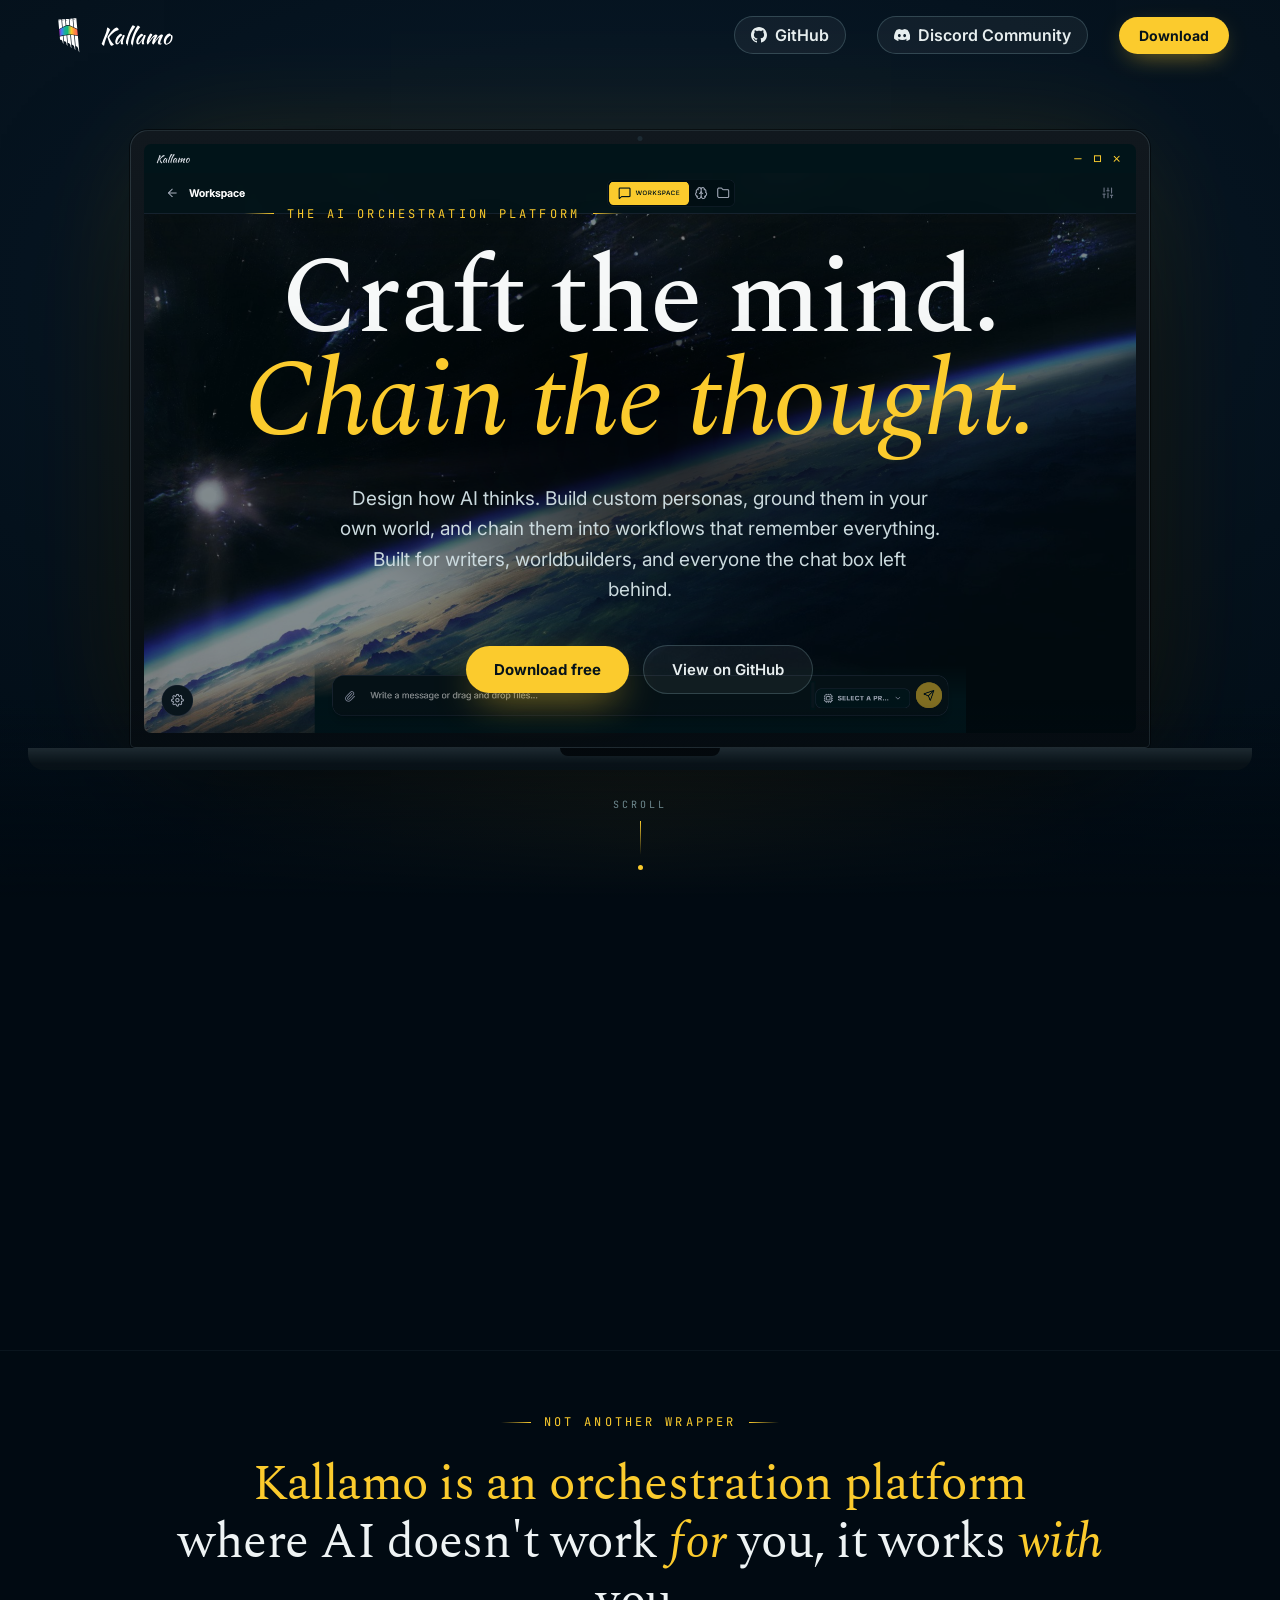
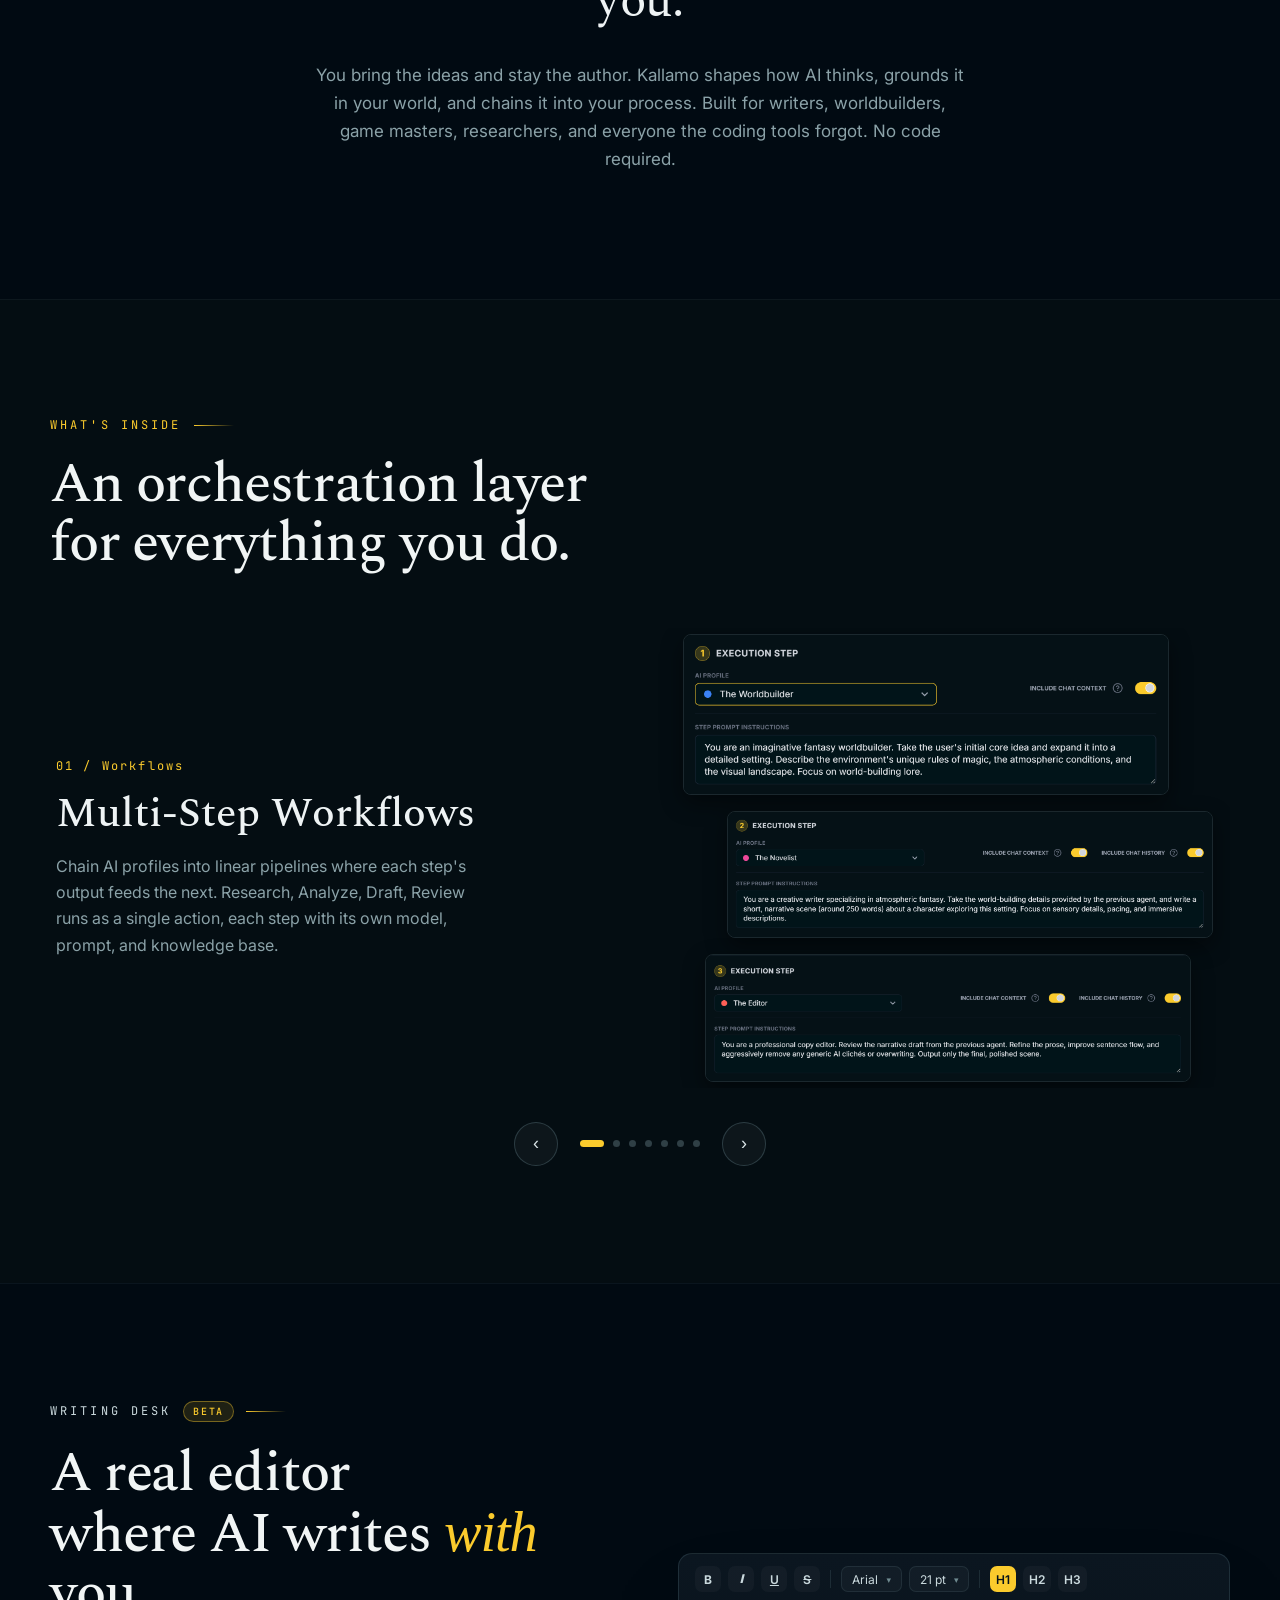
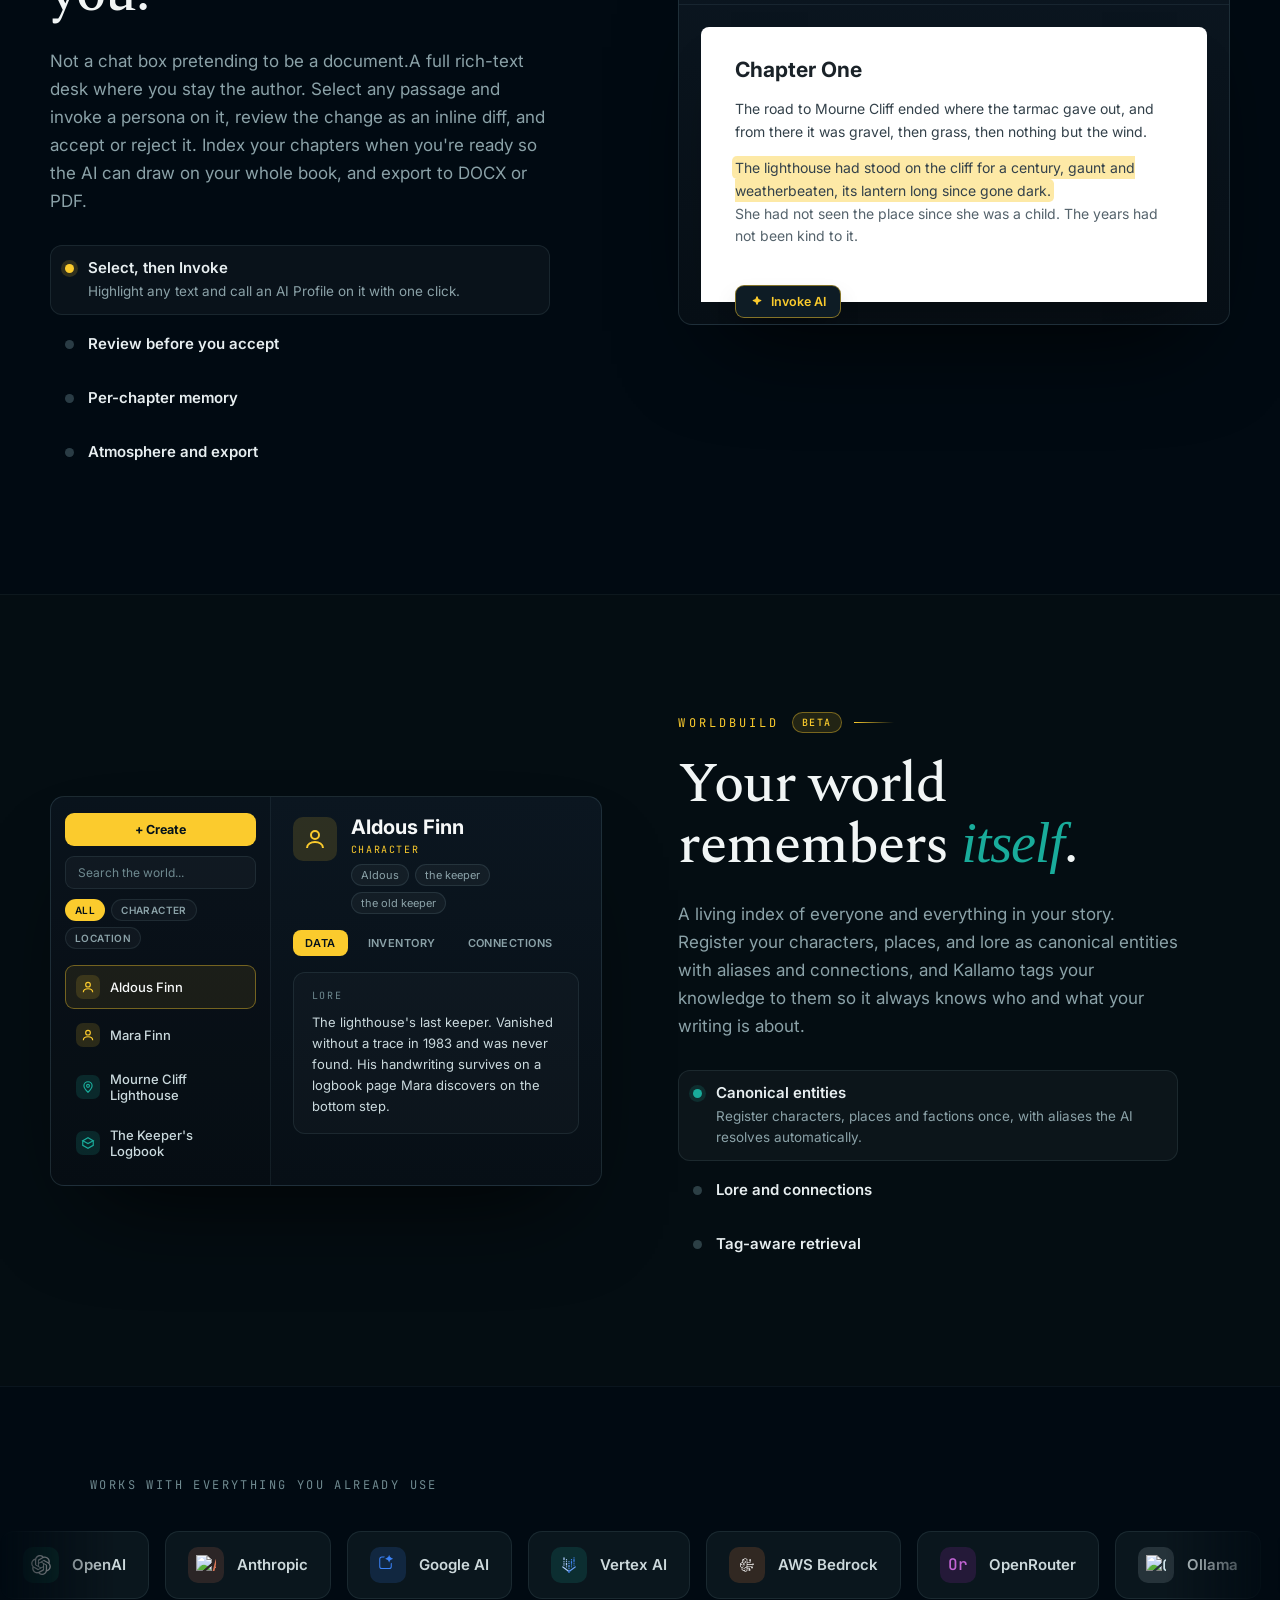
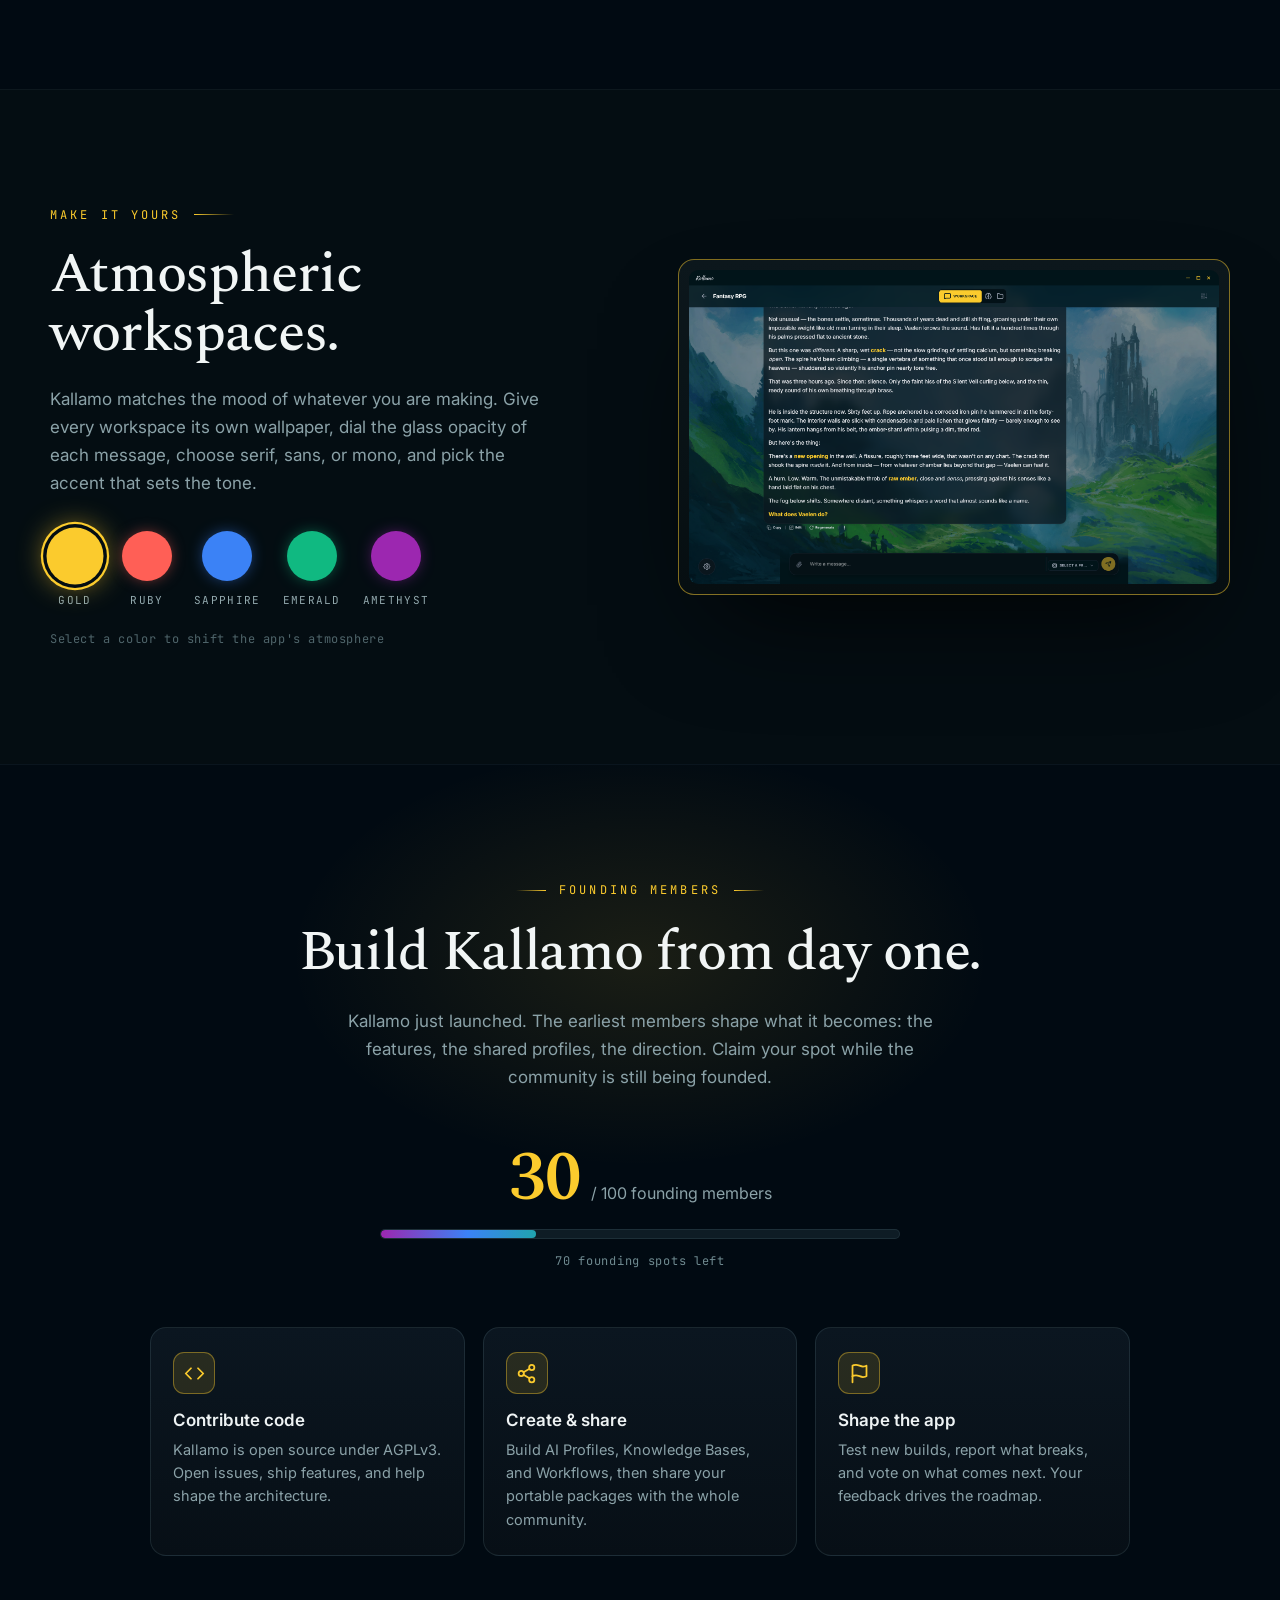
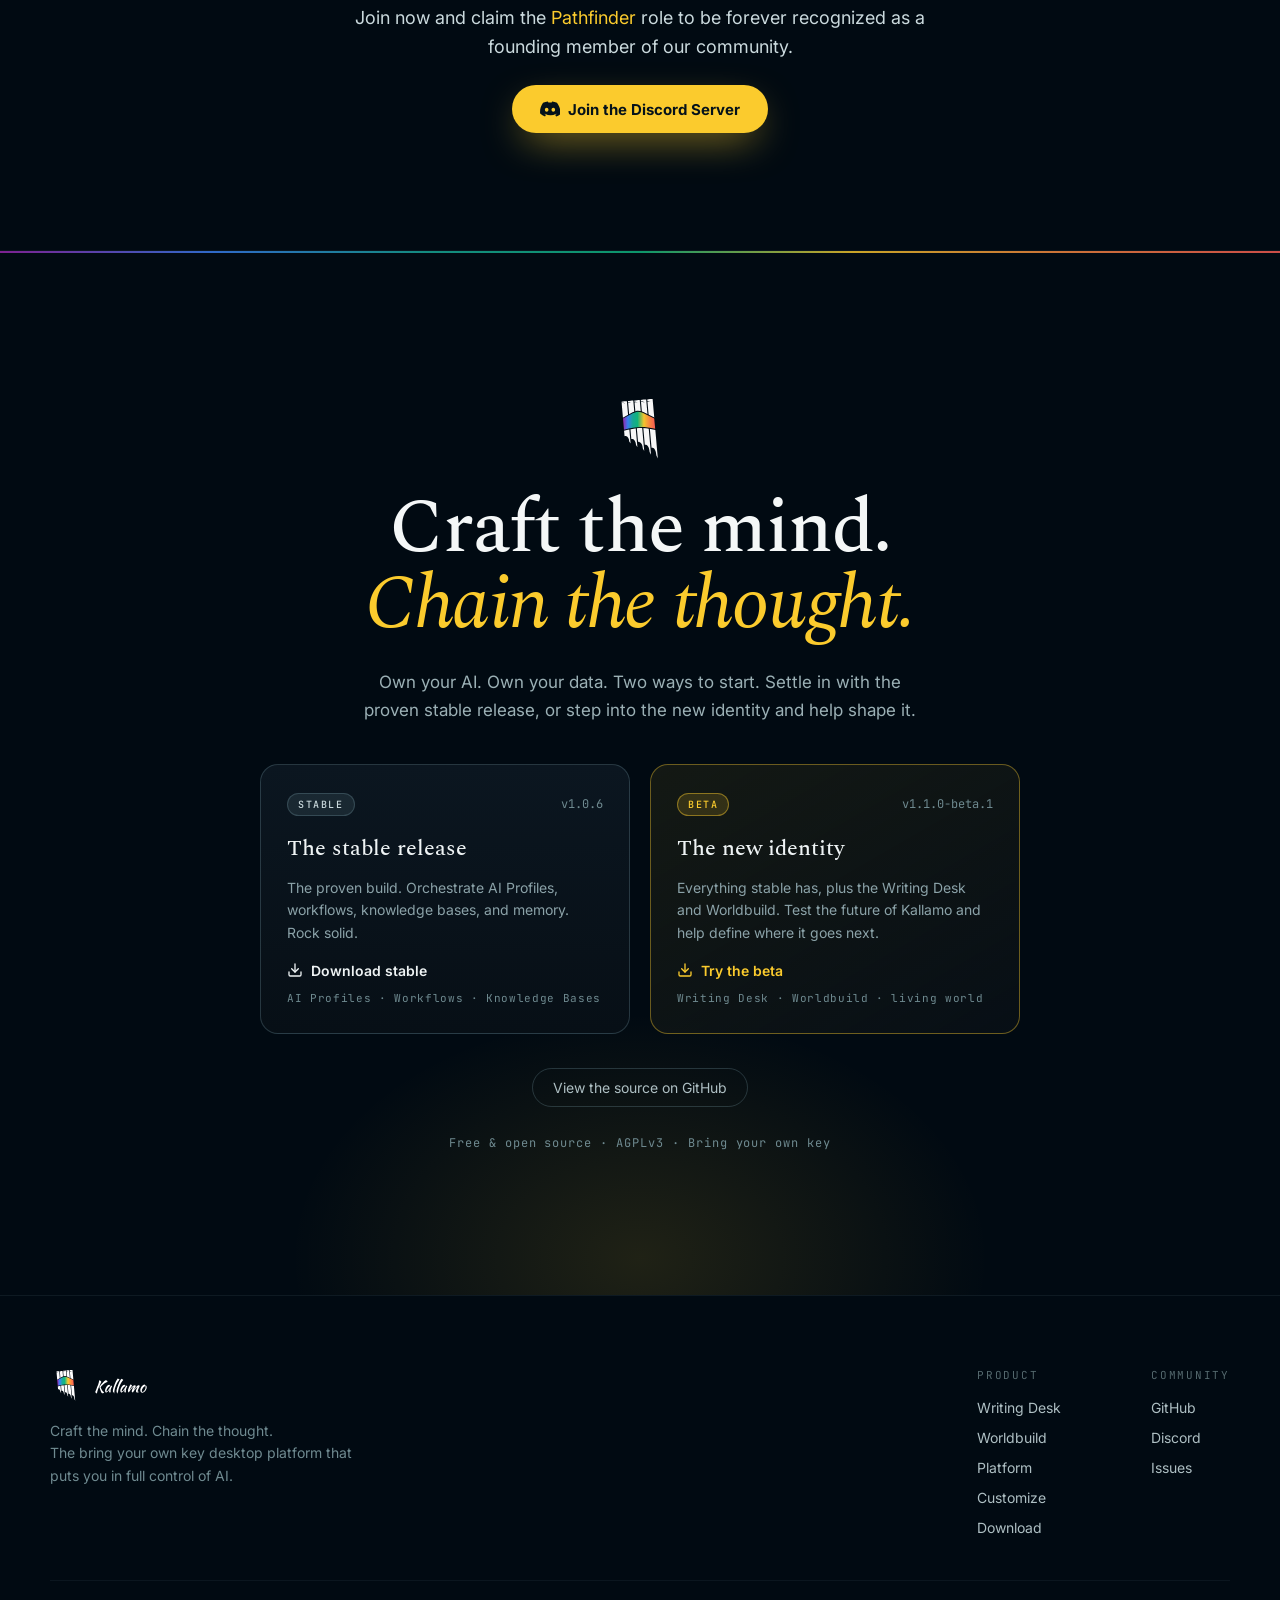
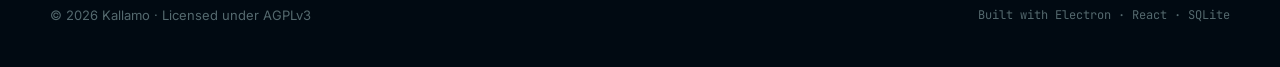
==== commit 200ca5fc: "Merge branch 'feat/identity-refresh-writingdesk-worldbuild'" ====
--- a/index.html
+++ b/index.html
@@ -157,8 +157,10 @@
               <div class="slide__copy">
                 <div class="slide__index">02 / Retrieval</div>
                 <h3 class="slide__title">Hybrid RAG Engine</h3>
-                <p class="slide__text">Ground every answer in your own documents. Dense vector search fused with keyword
-                  BM25 through Reciprocal Rank Fusion, all stored locally in SQLite.</p>
+                <p class="slide__text">Grounds every answer in your own documents. Kallamo blends semantic vector search
+                  with keyword (BM25) matching and ranks results by how closely they actually fit your query, so the
+                  right context rises to the top. Everything is stored locally in SQLite. A Retrieval Strictness control
+                  lets you dial how tightly matches must fit.</p>
               </div>
               <div class="panel panel--rag">
                 <div class="rag__rows">
@@ -176,9 +178,11 @@
             <div class="slide">
               <div class="slide__copy">
                 <div class="slide__index">03 / Agent</div>
-                <h3 class="slide__title">Agentic RAG Mode</h3>
-                <p class="slide__text">For deeper research, an autonomous Thought to Action loop decides which knowledge
-                  bases to search and which files to read in full, then writes a research brief before answering.</p>
+                <h3 class="slide__title">Agentic, World-Aware Research</h3>
+                <p class="slide__text">An autonomous research loop that gathers context before it writes. It decides
+                  which knowledge bases to search, which files to read in full, and, using the living-world index, which
+                  entities to look up and which relationships to follow. It traverses your world by structure, not
+                  guesswork, then writes a focused research brief.</p>
               </div>
               <div class="panel panel--agent">
                 <div class="agent__line"><span class="agent__kind agent__kind--gold">THOUGHT</span><span
@@ -289,9 +293,10 @@
           <span class="kicker__line"></span>
         </div>
         <h2 class="section-title">A real editor<br>where AI writes <em>with</em> you.</h2>
-        <p class="spotlight__text">Not a chat box pretending to be a document. A full rich-text desk where you stay the
-          author. Select any passage, invoke a profile, and let it rewrite, expand, or critique exactly where your
-          cursor sits.</p>
+        <p class="spotlight__text">Not a chat box pretending to be a document.A full rich-text desk where you stay the
+          author. Select any passage and invoke a persona on it, review the change as an inline diff, and accept or
+          reject it. Index your chapters when you're ready so the AI can draw on your whole book, and export to DOCX or
+          PDF.</p>
         <ul class="showcase__qualities" data-showcase="writing">
           <li class="quality is-active">
             <span class="quality__dot"></span>
@@ -363,9 +368,9 @@
           <span class="kicker__line"></span>
         </div>
         <h2 class="section-title">Your world<br>remembers <em>itself</em>.</h2>
-        <p class="spotlight__text">A living index of everyone and everything in your story. Characters, places, and lore
-          become real entities with aliases, connections, and knowledge state, so the AI narrates a world that stays
-          consistent turn after turn.</p>
+        <p class="spotlight__text">A living index of everyone and everything in your story. Register your characters,
+          places, and lore as canonical entities with aliases and connections, and
+          Kallamo tags your knowledge to them so it always knows who and what your writing is about. </p>
         <ul class="showcase__qualities" data-showcase="world">
           <li class="quality is-active">
             <span class="quality__dot"></span>
@@ -376,11 +381,6 @@
             <span class="quality__dot"></span>
             <div class="quality__body"><b>Lore and connections</b><span>Give every entity its own lore, inventory, and
                 links to the rest of the world.</span></div>
-          </li>
-          <li class="quality">
-            <span class="quality__dot"></span>
-            <div class="quality__body"><b>State that updates</b><span>Facts and dispositions shift as the story moves,
-                captured at each summarization.</span></div>
           </li>
           <li class="quality">
             <span class="quality__dot"></span>
@@ -696,7 +696,7 @@
             </svg>
             Download stable
           </span>
-          <span class="dlcard__meta">Windows · macOS · Linux</span>
+          <span class="dlcard__meta">AI Profiles · Workflows · Knowledge Bases </span>
         </a>
 
         <a class="dlcard dlcard--beta" href="download-beta.html">
